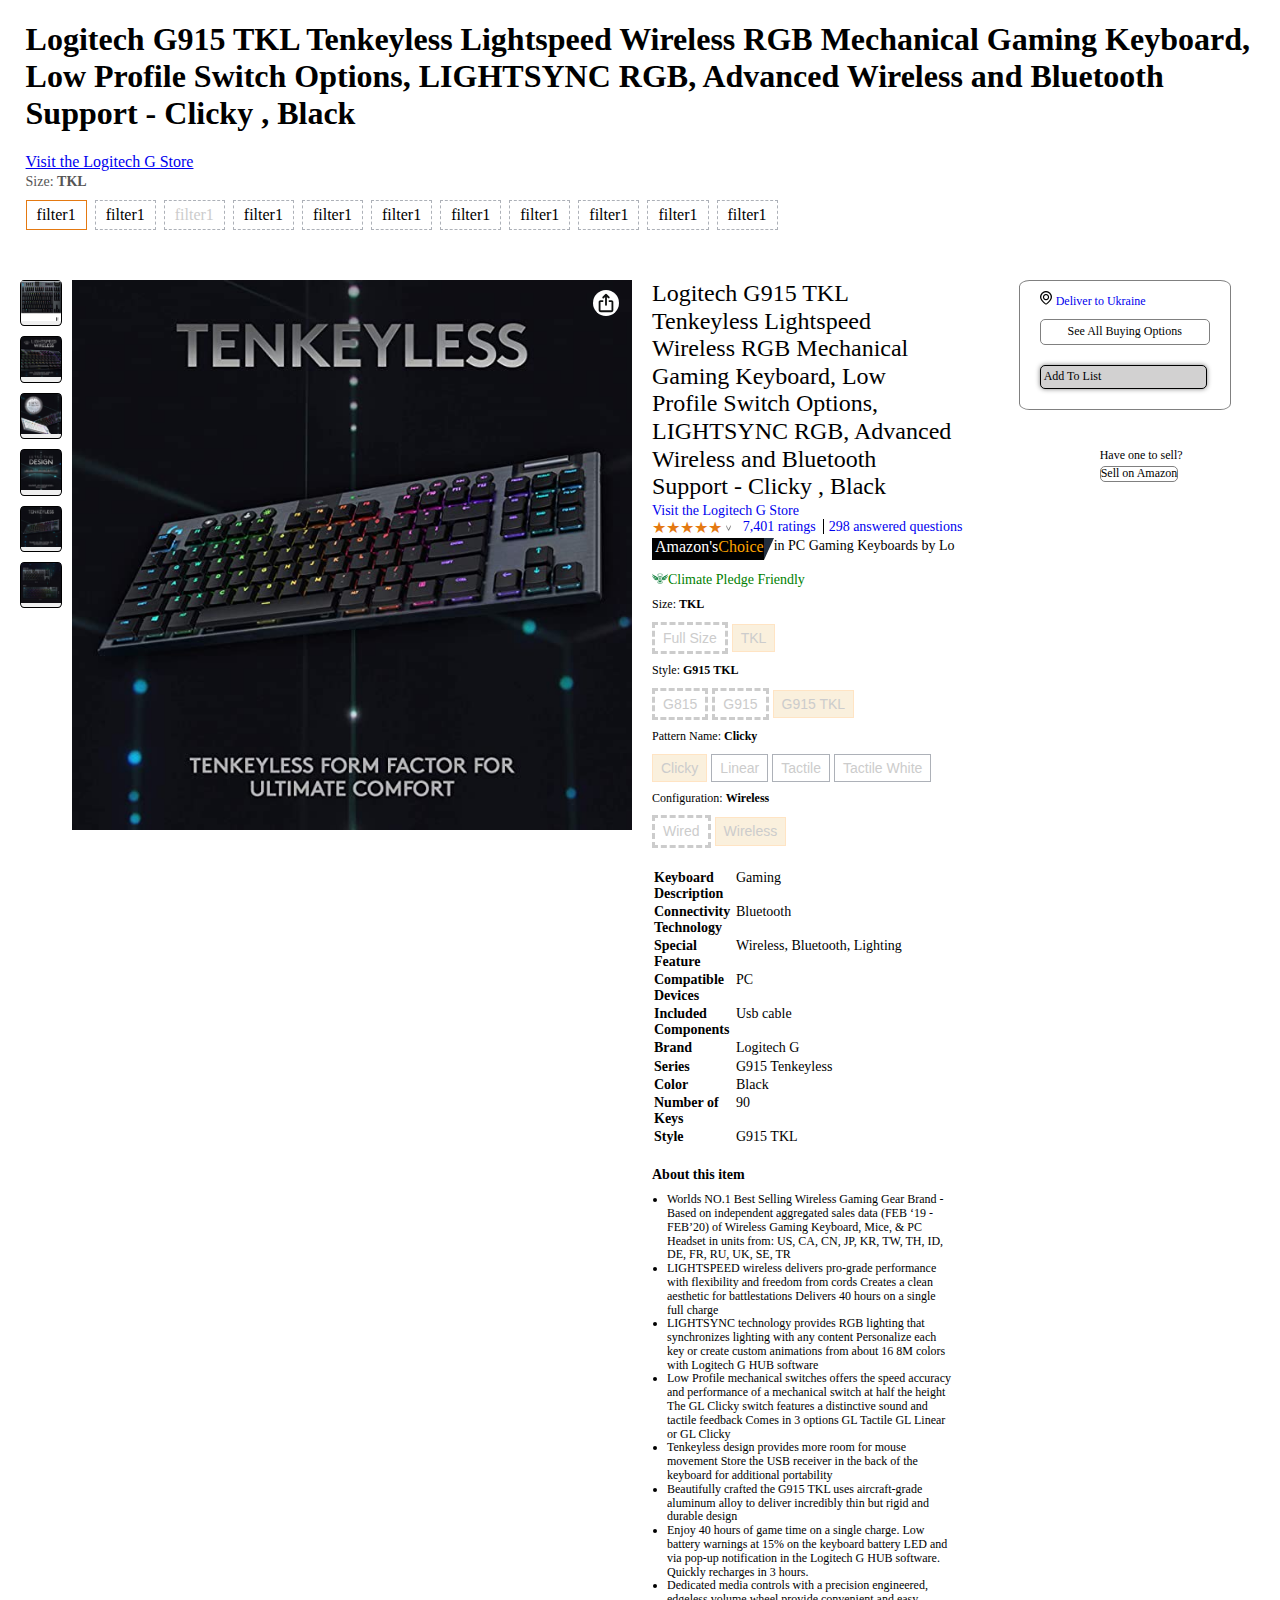
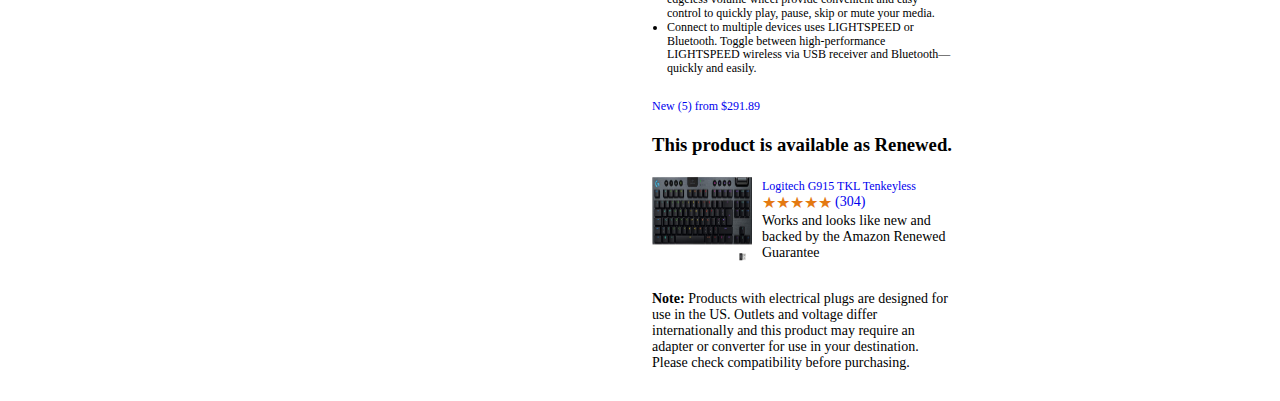
==== html/index.html @ f9e52630 "1" ====
<!DOCTYPE html>
<html lang="en">

<head>
  <meta charset="UTF-8">
  <meta http-equiv="X-UA-Compatible" content="IE=edge">
  <meta name="viewport" content="width=device-width, initial-scale=1.0">
  <link rel="stylesheet" href="../css/style.css">
  <link rel="stylesheet" href="../css/normalize.css">
  <title>Document</title>
</head>

<body>
  <section id="leo" class="container">
    <div class="container-left">
      <div class="container-left-small">
        <picture>
          <img src="https://m.media-amazon.com/images/I/71FA-nqiXxL._AC_SX425_.jpg" alt="">
        </picture>
      </div>
      <div class="container-left-main">
        <picture>
          <img src="https://m.media-amazon.com/images/I/41cFYGx8moL._AC_US200_.jpg" alt="" srcset="">
        </picture>
        <picture>
          <img src="https://m.media-amazon.com/images/I/51Pw+-HPW3L._AC_US200_.jpg" alt="" srcset="">
        </picture>
        <picture>
          <img src="https://m.media-amazon.com/images/I/51ebPx7vveL._AC_US200_.jpg" alt="" srcset="">
        </picture>
        <picture>
          <img src="https://m.media-amazon.com/images/I/414qtGnwhJL._AC_US200_.jpg" alt="" srcset="">
        </picture>
      </div>
    </div>
    <div class="container-right">
      <h1> Logitech G915 TKL Tenkeyless Lightspeed Wireless RGB Mechanical Gaming Keyboard, Low Profile Switch Options,
        LIGHTSYNC RGB, Advanced Wireless and Bluetooth Support - Clicky , Black </h1>
      <a href="#">Visit the Logitech G Store</a>

      <div class="filter">
        <p class="filter-title">Size: <span>TKL</span></p>
        <div class="filter-buttons">
          <button class="active">filter1</button>
          <button>filter1</button>
          <button class="disable">filter1</button>
          <button>filter1</button>
          <button>filter1</button>
          <button>filter1</button>
          <button>filter1</button>
          <button>filter1</button>
          <button>filter1</button>
          <button>filter1</button>
          <button>filter1</button>
        </div>
      </div>
    </div>
  </section>
  <section id="Tengiz">
    <div class="amazon">
      <div class="block1">
        <div class="list">
          <ul>
            <li><button class="small_picture"><img class="li_button" src="./../img/61V2O4vbYhL._AC_SX679_.jpg"
                  alt="button"></button></li>
            <li><button class="small_picture"><img class="li_button" src="./../img/Lightspeed wireless.jpg"
                  alt="button"></button></li>
            <li><button class="small_picture"><img class="li_button" src="./../img/1best_selling.jpg"
                  alt="button"></button></li>
            <li><button class="small_picture"><img class="li_button" src="./../img/ultra_thin.jpg"
                  alt="button"></button>
            </li>
            <li><button class="small_picture"><img class="li_button" src="./../img/tenkeyless.jpg"
                  alt="button"></button>
            </li>
            <li><button class="small_picture"><img class="li_button" src="./../img/G915.jpg" alt="button"></button></li>

          </ul>
        </div>
        <div class="big_picture">

          <img class="picture" src="./../img/tenkeyless.jpg" alt="img">
          <a href="share"> <img class="share" src="./../img/share-std.svg">
          </a>
        </div>
      </div>
      <div>
        <div class="block2">
          <div class="text">
            <h2>Logitech G915 TKL Tenkeyless Lightspeed Wireless RGB Mechanical Gaming Keyboard, Low Profile Switch
              Options,
              LIGHTSYNC RGB, Advanced Wireless and Bluetooth Support - Clicky , Black</h2>
            <a class="link"
              href="https://www.amazon.com/stores/LogitechG/page/0F4BFDF6-CD4A-4A8C-83A2-3104165D740C?ref_=ast_bln">Visit
              the Logitech G Store </a>


          </div>
          <div class="block3">
            <div class="stars">
              <span>&#9733;</span><span>&#9733;</span><span>&#9733;</span><span>&#9733;</span><span>&#9733;</span>
            </div>
            <p class="rotate1">></p>
            <a
              href="https://www.amazon.com/dp/B085RFFC9Q?pd_rd_i=B085RFFC9Q&pf_rd_p=faa90cdd-671c-4d4c-a2bd-e438f0be59e9&pf_rd_r=W7JS00YNMF6SYKQFBZMK&pd_rd_wg=SmWY7&pd_rd_w=Ox7FV&pd_rd_r=f47be754-db31-4b6a-94f0-b3863d7fa34f&th=1#customerReviews">7,401
              ratings </a>
            <div class="vl"></div>
            <a class="answer"
              href="https://www.amazon.com/dp/B085RFFC9Q?pd_rd_i=B085RFFC9Q&pf_rd_p=faa90cdd-671c-4d4c-a2bd-e438f0be59e9&pf_rd_r=W7JS00YNMF6SYKQFBZMK&pd_rd_wg=SmWY7&pd_rd_w=Ox7FV&pd_rd_r=f47be754-db31-4b6a-94f0-b3863d7fa34f&th=1#customerReviews">298
              answered questions </a>

          </div>
          <div class="green">
            <div class="block5">
              <div class="block5">
                <span class="Amazons">Amazon's</span>
                <span class="Choice">Choice</span>
                <span class="triangle"></span>
              </div>
              <span class="PC">in PC Gaming Keyboards by Lo</span>
            </div>
            <div class="Climate">
              <a href="amazon.com"><img src="./../img/111pigi1ylL.png" alt="111"><span class="green_span">Climate Pledge
                  Friendly</span> </a>
            </div>
            <div class="filter">
              <p class="filter_p">Size: <span>TKL</span></p>
              <button class="disable">Full Size</button>
              <button class="active">TKL</button>
              <p class="filter_p">Style: <span>G915 TKL</span></p>
              <button class="disable">G815</button>
              <button class="disable">G915</button>
              <button class="active">G915 TKL</button>
              <p class="filter_p">Pattern Name: <span>Clicky</span></p>
              <button class="active">Clicky</button>
              <button class="button">Linear</button>
              <button class="button">Tactile</button>
              <button class="button">Tactile White</button>
              <p class="filter_p">Configuration: <span>Wireless</span></p>
              <button class="disable">Wired</button>
              <button class="active">Wireless</button>


            </div>
            <div class="Description">
              <table class="table_description">
                <tr>
                  <th> Keyboard Description</th>
                  <td> Gaming</th>
                  </td>
                </tr>
                <tr>
                  <th> Connectivity Technology</th>
                  <td> Bluetooth</th>
                  </td>
                </tr>
                <tr>
                  <th> Special Feature</th>
                  <td> Wireless, Bluetooth, Lighting</th>
                  </td>
                </tr>

                <tr>
                  <th> Compatible Devices</th>
                  <td> PC</th>
                  </td>
                </tr>
                <tr>
                  <th> Included Components</th>
                  <td> Usb cable</th>
                  </td>
                </tr>
                <tr>
                  <th> Brand</th>
                  <td> Logitech G</th>
                  </td>
                </tr>
                <tr>
                  <th> Series</th>
                  <td> G915 Tenkeyless
                    </th>
                  </td>
                </tr>
                <tr>
                  <th> Color</th>
                  <td> Black
                    </th>
                  </td>
                </tr>
                <tr>
                  <th> Number of Keys </th>
                  <td> 90
                    </th>
                  </td>
                </tr>
                <tr>
                  <th> Style </th>
                  <td> G915 TKL
                    </th>
                  </td>
                </tr>


              </table>
              <div class="About_Item">
                <h3>About this item</h3>
                <ul>
                  <li>Worlds NO.1 Best Selling Wireless Gaming Gear Brand - Based on independent aggregated sales data
                    (FEB
                    ‘19 - FEB’20) of Wireless Gaming Keyboard, Mice, & PC Headset in units from: US, CA, CN, JP, KR, TW,
                    TH,
                    ID, DE, FR, RU, UK, SE, TR</li>
                  <li>LIGHTSPEED wireless delivers pro-grade performance with flexibility and freedom from cords Creates
                    a
                    clean aesthetic for battlestations Delivers 40 hours on a single full charge</li>
                  <li>LIGHTSYNC technology provides RGB lighting that synchronizes lighting with any content Personalize
                    each key or create custom animations from about 16 8M colors with Logitech G HUB software</li>
                  <li>Low Profile mechanical switches offers the speed accuracy and performance of a mechanical switch
                    at
                    half the height The GL Clicky switch features a distinctive sound and tactile feedback Comes in 3
                    options GL Tactile GL Linear or GL Clicky</li>
                  <li>Tenkeyless design provides more room for mouse movement Store the USB receiver in the back of the
                    keyboard for additional portability</li>
                  <li>Beautifully crafted the G915 TKL uses aircraft-grade aluminum alloy to deliver incredibly thin but
                    rigid and durable design</li>
                  <li>Enjoy 40 hours of game time on a single charge. Low battery warnings at 15% on the keyboard
                    battery
                    LED and via pop-up notification in the Logitech G HUB software. Quickly recharges in 3 hours.</li>
                  <li>Dedicated media controls with a precision engineered, edgeless volume wheel provide convenient and
                    easy control to quickly play, pause, skip or mute your media.</li>
                  <li>Connect to multiple devices uses LIGHTSPEED or Bluetooth. Toggle between high-performance
                    LIGHTSPEED
                    wireless via USB receiver and Bluetooth— quickly and easily.</li>

                </ul>

              </div>

            </div>
            <div class="New">
              <a class="link1"
                href="https://www.amazon.com/dp/B085RMD5TP/ref=olp-opf-redir?aod=1&ie=UTF8&condition=NEW">
                New
                (5) from $291.89</a>
            </div>

            <div class="Renewed">
              <h3 class="Renewed_h3">This product is available as Renewed.</h3>
              <div class="Renewed_foto">
                <img src="./../img/61V2O4vbYhL._AC_SX679_.jpg" alt="11">
                <div>
                  <a class="link1" href="https://www.amazon.com/dp/B08VHMS4QY/ref=dp_cr_wdg_tit_rfb">
                    Logitech G915 TKL Tenkeyless</a>
                  <div class="block4">
                    <div class="stars1">
                      <span>&#9733;</span><span>&#9733;</span><span>&#9733;</span><span>&#9733;</span><span>&#9733;</span>
                    </div>
                    <a href="amazon.com">(304)</a>
                  </div>
                  <p>Works and looks like new and backed by the Amazon Renewed Guarantee</p>
                </div>

              </div>
              <p class="Note"> <b>Note:</b> Products with electrical plugs are designed for use in the US. Outlets and
                voltage differ internationally and this product may require an adapter or converter for use in your
                destination. Please check compatibility before purchasing.</p>
            </div>
          </div>
        </div>
      </div>
        <div class="delivery">
          <div class="pin">
            <img src="./../img/pin.png" alt="pin">
            <a class="link"
              href="https://www.amazon.com/stores/LogitechG/page/0F4BFDF6-CD4A-4A8C-83A2-3104165D740C?ref_=ast_bln">Deliver
              to Ukraine</a>
            <button class="Delivery_Button">See All Buying Options</button>
            <button class="Add_Button">Add To List</button>
          </div>
          <div class="Sell">
            <p>Have one to sell?</p>
            <button>Sell on Amazon</button>

          </div>
        </div>

      



    </div>

  </section>
</body>

</html>
---- css/style.css ----
@charset "UTF-8";
#leo.container {
  display: flex;
  flex-wrap: nowrap;
  gap: 20px;
  max-width: 1440px;
  width: 100%;
  margin: 0 auto;
}
#leo.container .filter {
  display: flex;
  flex-direction: column;
  gap: 8px;
}
#leo.container .filter-title {
  font-size: 14px;
  line-height: 20px;
  color: #555;
  font-weight: 400;
}
#leo.container .filter-title span {
  font-weight: 700;
}
#leo.container .filter-buttons {
  display: flex;
  flex-wrap: wrap;
  gap: 8px;
}
#leo.container .filter-buttons button {
  background-color: transparent;
  outline: none;
  padding: 5px 10px;
  color: black;
  border: 1px dashed #adb1b8;
}
#leo.container .filter-buttons button.disable {
  color: #CCC;
}
#leo.container .filter-buttons button.active {
  border: 1px solid #E47911;
}

#Tengiz .amazon {
  margin-top: 50px;
  display: flex;
}
#Tengiz .amazon .block1 {
  display: flex;
  position: -webkit-sticky;
  position: sticky;
  height: 580px;
  top: 4px;
}
#Tengiz .amazon .block1 .list {
  display: flex;
  margin-left: 20px;
  position: -webkit-sticky;
  position: sticky;
}
#Tengiz .amazon .block1 .list li {
  list-style-type: none;
}
#Tengiz .amazon .block1 .list .small_picture {
  margin-bottom: 10px;
  border: 1px solid black;
  border-radius: 10%;
}
#Tengiz .amazon .block1 .list .li_button {
  width: 40px;
  height: 40px;
}
#Tengiz .amazon .block1 .big_picture {
  margin-left: 10px;
  position: relative;
  position: -webkit-sticky;
  position: sticky;
}
#Tengiz .amazon .block1 .big_picture .picture {
  width: 560px;
  height: 550px;
}
#Tengiz .amazon .block1 .big_picture .share {
  position: absolute;
  background-color: white;
  margin-top: 10px;
  width: 26px;
  height: 26px;
  padding: 2px;
  border-radius: 50%;
  left: 93%;
}
#Tengiz .amazon .link {
  font-size: 14px;
  text-decoration: none;
}
#Tengiz .amazon .link:hover {
  text-decoration: underline;
}
#Tengiz .amazon .block2 {
  margin-left: 20px;
}
#Tengiz .amazon .block2 .text {
  width: 300px;
}
#Tengiz .amazon .block2 .text h2 {
  font-weight: 300;
}
#Tengiz .amazon .block2 .block3 {
  display: flex;
}
#Tengiz .amazon .block2 .block3 .stars {
  content: "★";
  color: #E47911;
}
#Tengiz .amazon .block2 .block3 .rotate1 {
  content: ">";
  display: inline-block;
  transform: rotate(90deg);
  font-size: 10px;
  margin-right: 10px;
}
#Tengiz .amazon .block2 .block3 a {
  margin-left: 5px;
  text-decoration: none;
  font-size: 14px;
  cursor: pointer;
  vertical-align: bottom;
  width: 80px;
}
#Tengiz .amazon .block2 .block3 a:hover {
  text-decoration: underline;
}
#Tengiz .amazon .block2 .block3 .answer {
  margin-left: 5px;
  text-decoration: none;
  font-size: 14px;
  cursor: pointer;
  vertical-align: bottom;
  width: 140px;
}
#Tengiz .amazon .block2 .block3 .answer:hover {
  text-decoration: underline;
}
#Tengiz .amazon .block2 .block3 .vl {
  height: 15px;
  border-left: 1.5px solid black;
  margin-left: 0px;
  margin-right: 0px;
}
#Tengiz .amazon .block2 .green .block5 {
  display: flex;
}
#Tengiz .amazon .block2 .green img {
  width: 16px;
}
#Tengiz .amazon .block2 .green p {
  font-size: 12px;
}
#Tengiz .amazon .block2 .green .PC {
  font-size: 14px;
}
#Tengiz .amazon .block2 .green .Amazons {
  color: white;
  background-color: black;
  padding-left: 3px;
}
#Tengiz .amazon .block2 .green .Choice {
  color: orange;
  background-color: black;
  padding-right: 0px;
}
#Tengiz .amazon .block2 .green .triangle {
  width: 0;
  height: 0;
  border-right: 10px solid transparent;
  border-top: 22px solid;
  color: #232F3E;
}
#Tengiz .amazon .block2 .green a {
  text-decoration: none;
  cursor: pointer;
}
#Tengiz .amazon .block2 .green .green_span {
  font-size: 14px;
  color: green;
  vertical-align: middle;
}
#Tengiz .amazon .block2 .Climate {
  margin-top: 10px;
}
#Tengiz .amazon .block2 .filter {
  margin-top: 10px;
}
#Tengiz .amazon .block2 .filter .filter_p {
  margin-top: 10px;
}
#Tengiz .amazon .block2 .filter .filter_p span {
  font-weight: 700;
}
#Tengiz .amazon .block2 button {
  margin-top: 10px;
  background-color: transparent;
  outline: none;
  padding: 5px 8px;
  color: black;
  border: 1px solid #adb1b8;
  font-size: 14px;
  cursor: pointer;
  font-family: Arial, Helvetica, sans-serif;
  color: #CCC;
}
#Tengiz .amazon .block2 button:hover {
  color: #CCC;
  font-weight: 600;
}
#Tengiz .amazon .block2 button.disable {
  color: #CCC;
  border: dashed;
}
#Tengiz .amazon .block2 button.disable:hover {
  color: #CCC;
  font-weight: 600;
}
#Tengiz .amazon .block2 button.active {
  border: 1px solid bisque;
  background-color: rgb(250, 240, 221);
}
#Tengiz .amazon .block2 button.active:hover {
  color: #CCC;
  font-weight: 600;
}
#Tengiz .amazon .block2 .Description {
  margin-top: 20px;
}
#Tengiz .amazon .block2 .Description .table_description {
  text-align: left;
  font-size: 14px;
}
#Tengiz .amazon .block2 .Description .table_description th {
  width: 80px;
}
#Tengiz .amazon .block2 .Description .table_description td {
  vertical-align: top;
}
#Tengiz .amazon .block2 .About_Item {
  margin-top: 20px;
  margin-bottom: 20px;
  width: 300px;
}
#Tengiz .amazon .block2 .About_Item h3 {
  margin-bottom: 10px;
  font-size: 14px;
}
#Tengiz .amazon .block2 .About_Item li {
  font-size: 12px;
  margin-left: 15px;
}
#Tengiz .amazon .block2 .link1 {
  font-size: 12px;
  text-decoration: none;
}
#Tengiz .amazon .block2 .link1:hover {
  text-decoration: underline;
}
#Tengiz .amazon .block2 .Renewed {
  margin-top: 20px;
  width: 300px;
}
#Tengiz .amazon .block2 .Renewed .Note {
  margin-top: 30px;
  font-size: 14px;
  margin-bottom: 30px;
}
#Tengiz .amazon .block2 .Renewed .Renewed_foto {
  margin-top: 20px;
  display: flex;
  width: 300px;
  gap: 10px;
}
#Tengiz .amazon .block2 .Renewed .Renewed_foto .block4 {
  display: flex;
}
#Tengiz .amazon .block2 .Renewed .Renewed_foto .block4 a {
  margin-left: 3px;
  font-size: 14px;
  text-decoration: none;
  cursor: pointer;
}
#Tengiz .amazon .block2 .Renewed .Renewed_foto .block4 a:hover {
  text-decoration: underline;
}
#Tengiz .amazon .block2 .Renewed .Renewed_foto .stars1 {
  content: "★";
  color: #E47911;
}
#Tengiz .amazon .block2 .Renewed .Renewed_foto img {
  width: 100px;
}
#Tengiz .amazon .block2 .Renewed .Renewed_foto .Renewed_h3 {
  font-size: 16px;
}
#Tengiz .amazon .block2 .Renewed .Renewed_foto p {
  font-size: 14px;
}
#Tengiz .delivery {
  margin-left: 50px;
  margin-right: 80px;
  width: 230px;
  height: 130px;
  border: 1px solid grey;
  border-radius: 5%;
}
#Tengiz .delivery .pin {
  margin-left: 20px;
  margin-top: 10px;
  padding-right: 20px;
}
#Tengiz .delivery .pin a {
  font-size: 12px;
  text-decoration: none;
}
#Tengiz .delivery .pin .Delivery_Button {
  margin-top: 10px;
  width: 170px;
  border-radius: 5px;
  background-color: white;
  border: 1px solid grey;
  box-shadow: 10px grey;
  padding: 5px 0px 5px 0px;
  font-size: 12px;
  cursor: pointer;
}
#Tengiz .delivery .pin .Delivery_Button:hover {
  background-color: #CCC;
}
#Tengiz .delivery .pin .Add_Button {
  margin-top: 20px;
  margin-bottom: 20px;
  width: 167px;
  height: 24px;
  border-radius: 5px;
  background-color: rgb(210, 209, 209);
  border: 1px solid;
  box-shadow: 0 0 5px grey;
  padding-left: 3px;
  text-align: left;
  font-size: 12px;
  cursor: pointer;
}
#Tengiz .delivery .Sell {
  align-content: center;
  margin-top: 40px;
  margin-left: 80px;
}
#Tengiz .delivery .Sell p {
  font-size: 12px;
}
#Tengiz .delivery .Sell button {
  margin-top: 0px;
  color: black;
  border-radius: 5px;
  background-color: white;
  font-size: 12px;
  border: 1px solid grey;
  cursor: pointer;
}
#Tengiz .delivery .Sell button:hover {
  background-color: #CCC;
}/*# sourceMappingURL=style.css.map */
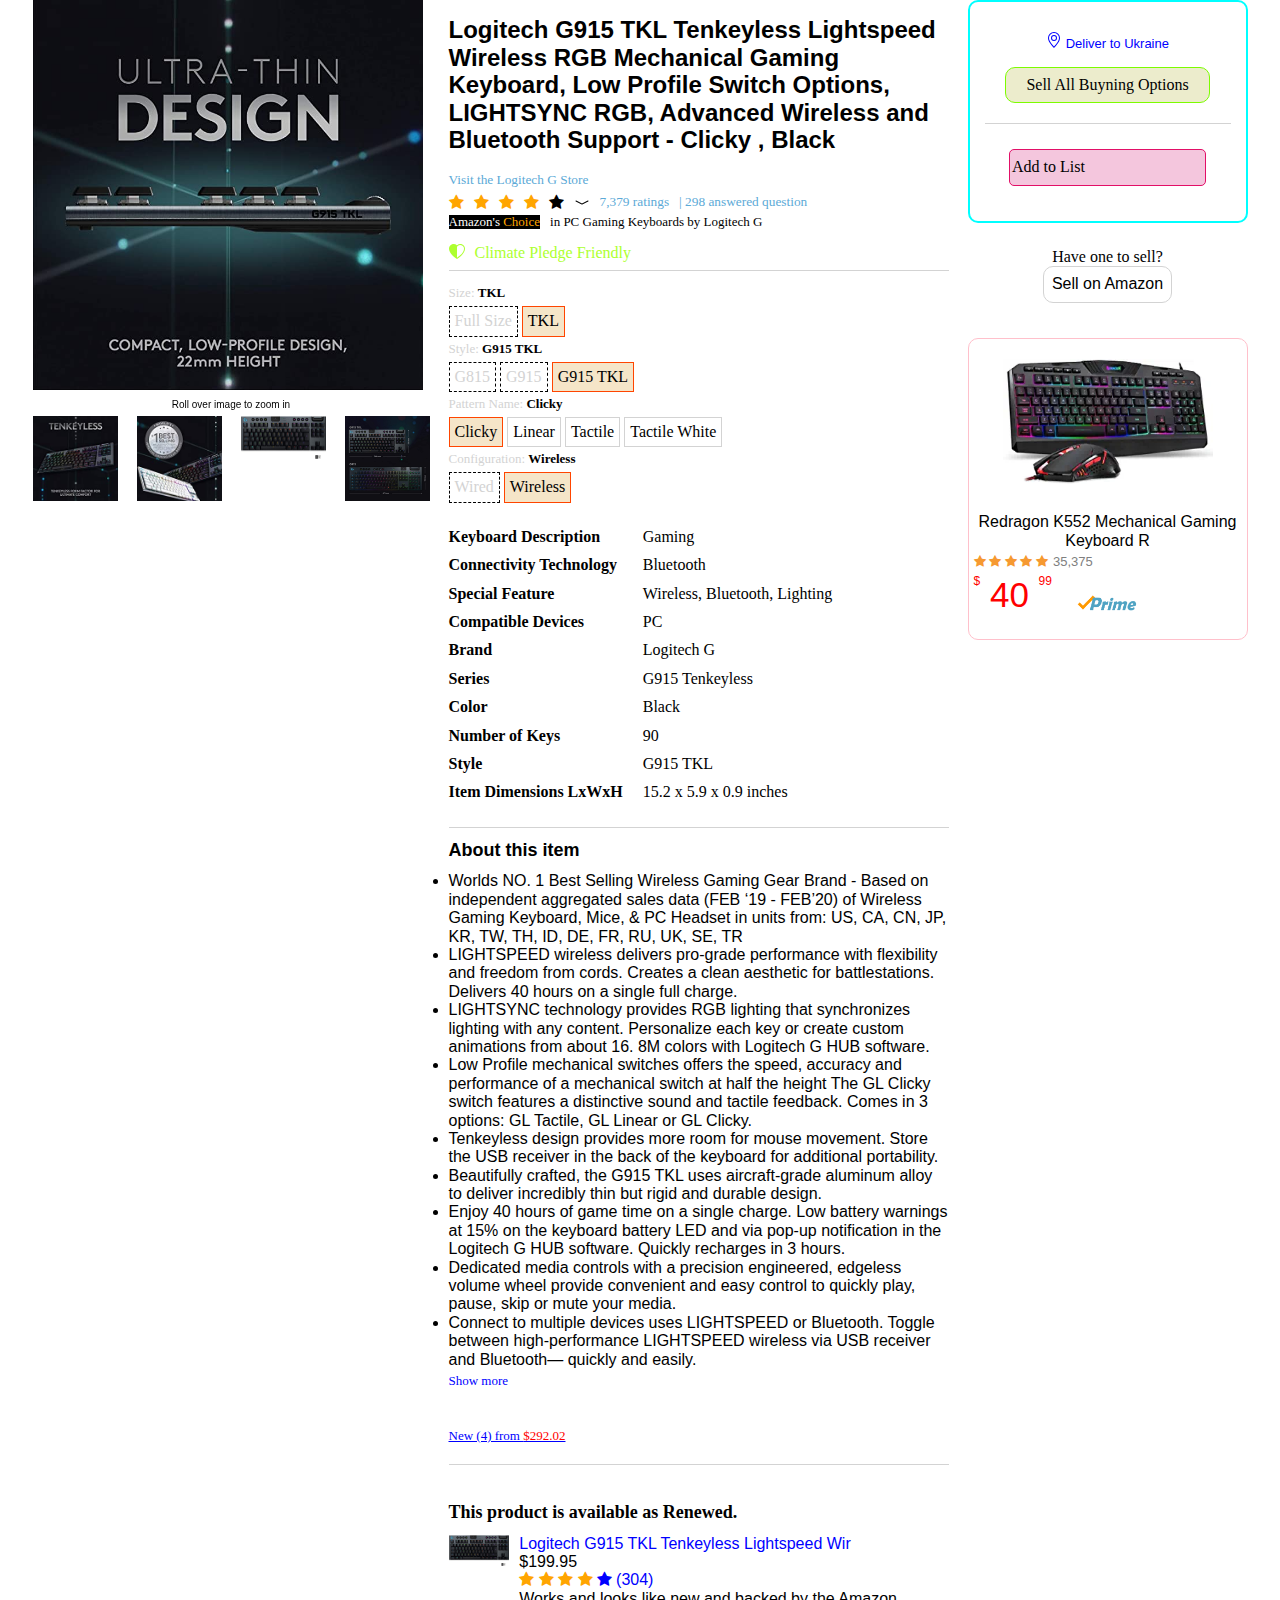
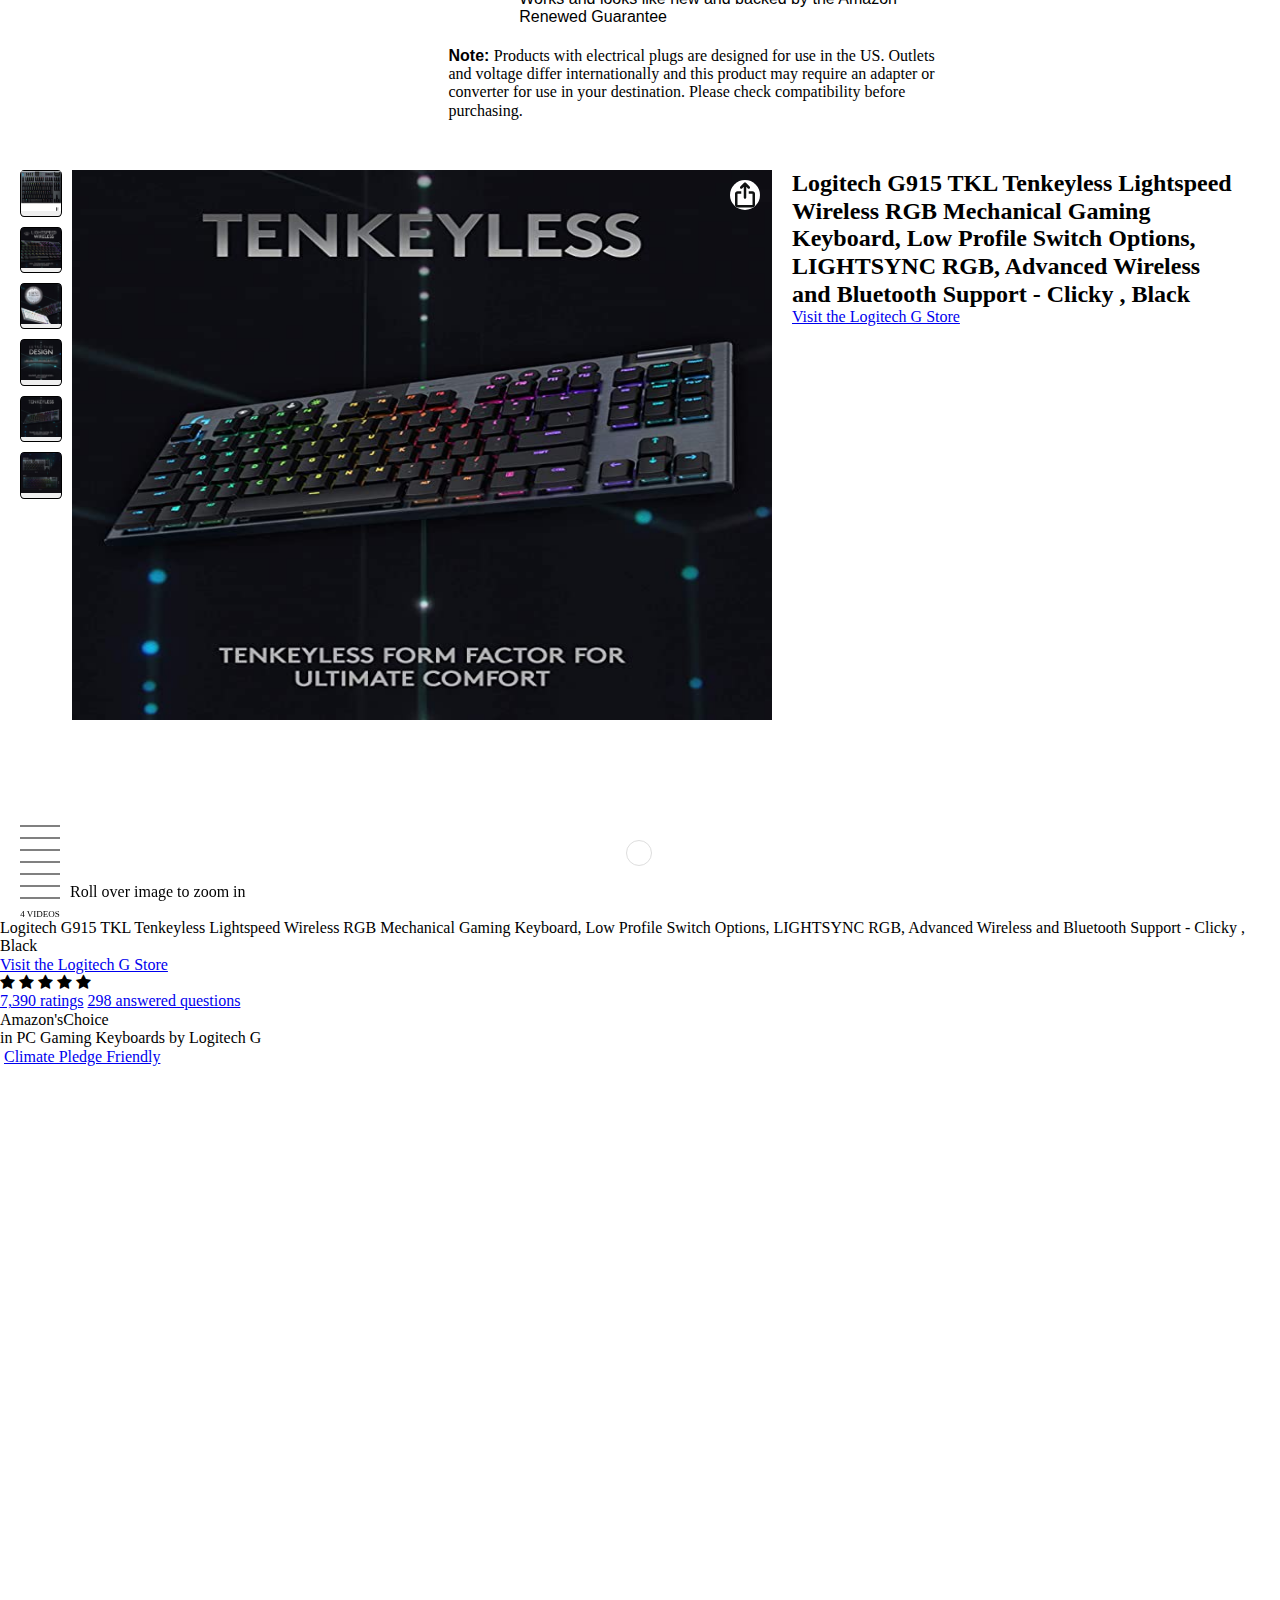
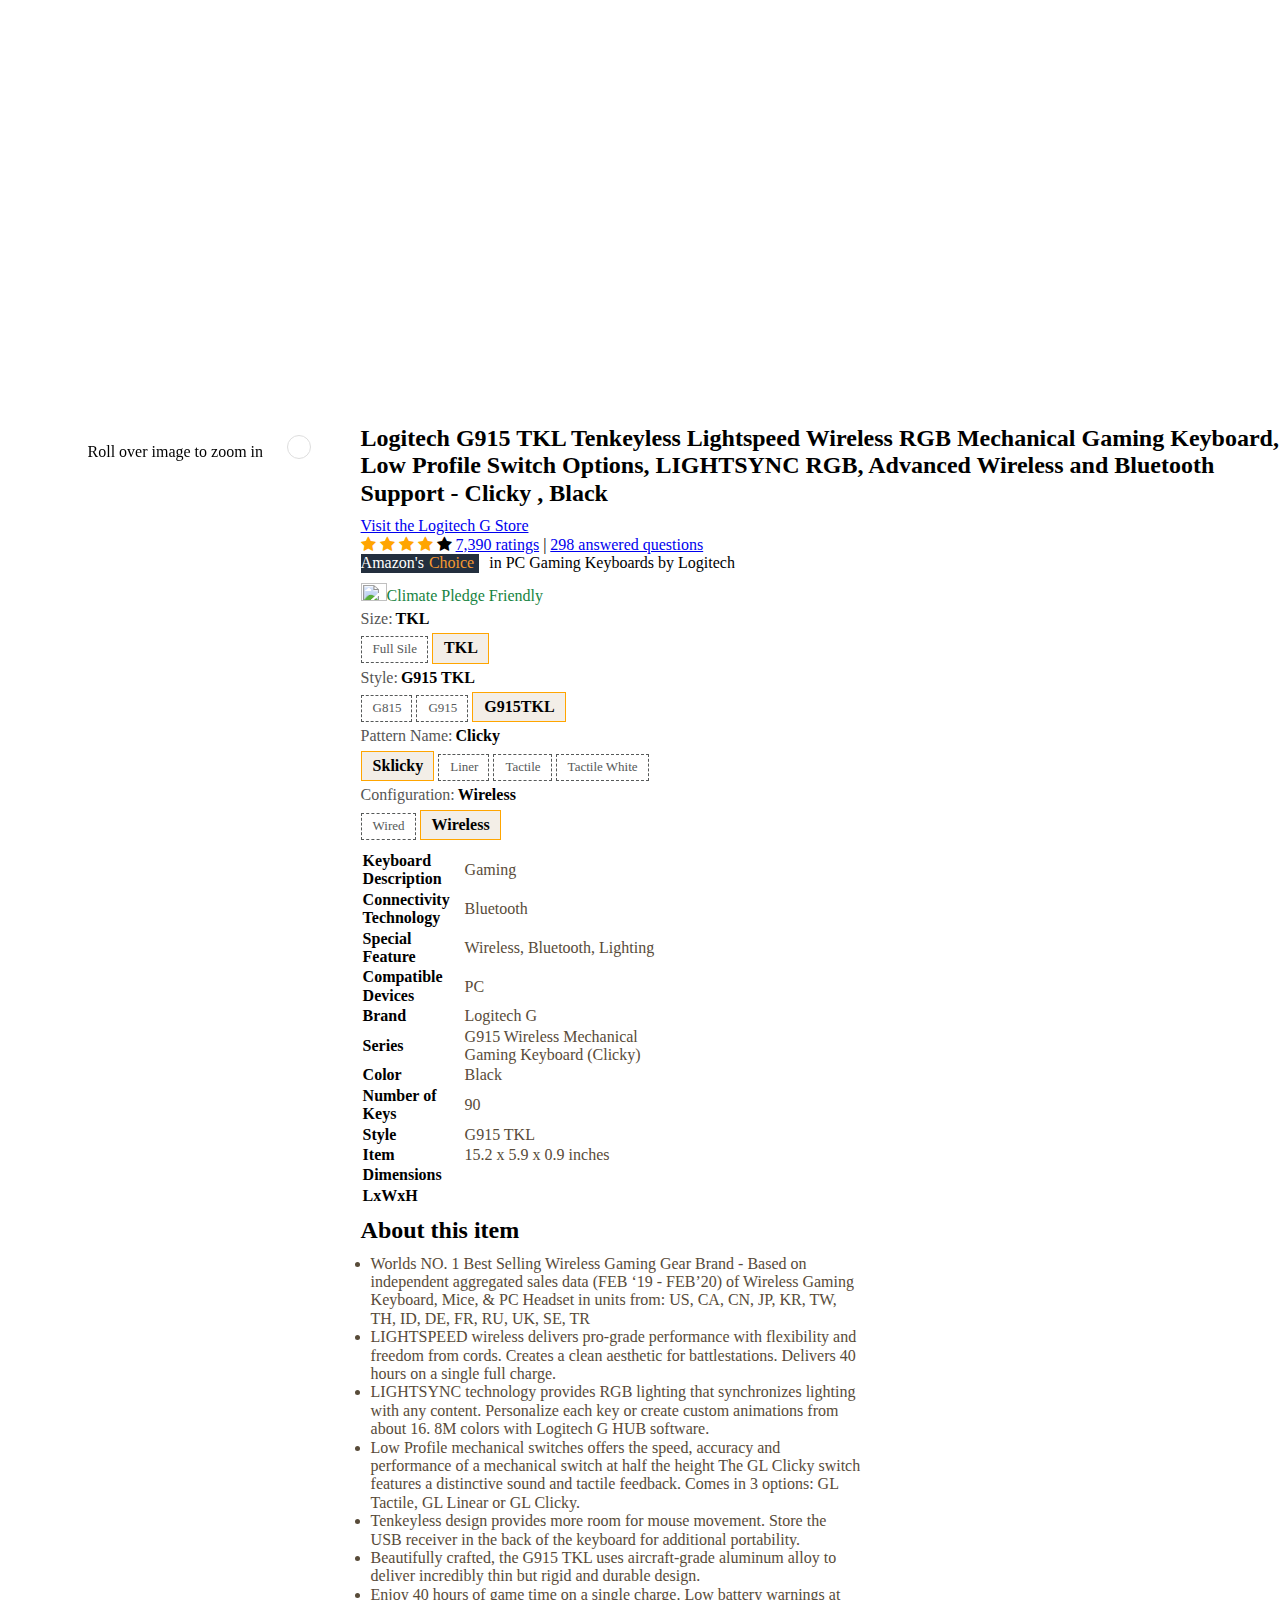
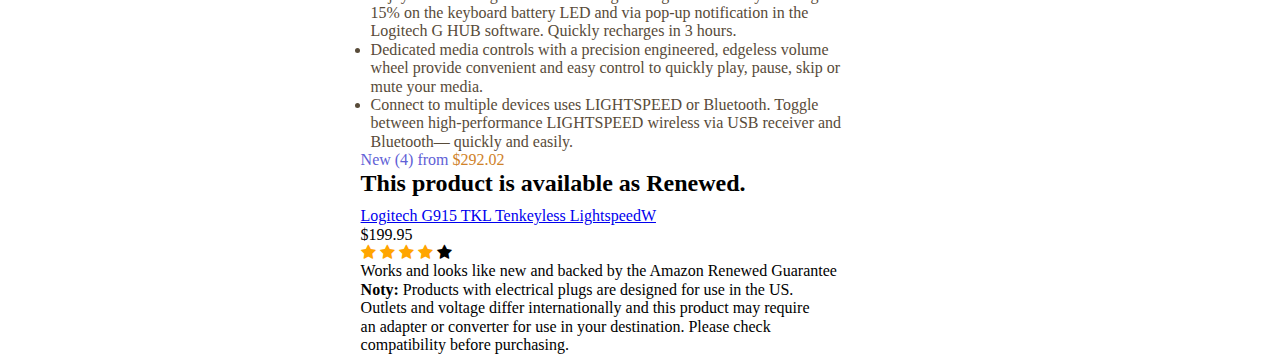
==== commit ddfba4e5: "Zlo_Off" ====
--- a/html/index.html
+++ b/html/index.html
@@ -7,290 +7,577 @@
   <meta name="viewport" content="width=device-width, initial-scale=1.0">
   <link rel="stylesheet" href="../css/style.css">
   <link rel="stylesheet" href="../css/normalize.css">
+  <link rel="stylesheet" href="">
+  <link rel="stylesheet" href="https://cdnjs.cloudflare.com/ajax/libs/font-awesome/4.7.0/css/font-awesome.min.css">
+
+
+
+
+
   <title>Document</title>
 </head>
 
 <body>
-  <section id="leo" class="container">
-    <div class="container-left">
-      <div class="container-left-small">
-        <picture>
-          <img src="https://m.media-amazon.com/images/I/71FA-nqiXxL._AC_SX425_.jpg" alt="">
-        </picture>
-      </div>
-      <div class="container-left-main">
-        <picture>
-          <img src="https://m.media-amazon.com/images/I/41cFYGx8moL._AC_US200_.jpg" alt="" srcset="">
-        </picture>
-        <picture>
-          <img src="https://m.media-amazon.com/images/I/51Pw+-HPW3L._AC_US200_.jpg" alt="" srcset="">
-        </picture>
-        <picture>
-          <img src="https://m.media-amazon.com/images/I/51ebPx7vveL._AC_US200_.jpg" alt="" srcset="">
-        </picture>
-        <picture>
-          <img src="https://m.media-amazon.com/images/I/414qtGnwhJL._AC_US200_.jpg" alt="" srcset="">
-        </picture>
-      </div>
+
+
+  <section>
+
+    <div class="conteiner">
+
+      <div class="box">
+
+        <div class="box_1">
+          <picture>
+            <img src="../img/61FH0dKckSL._AC_SX679_.jpg" alt="clava">
+          </picture>
+        </div>
+        <p>Roll over image to zoom in</p>
+        <div class="box_2">
+          <picture>
+            <img src="../img/41dnLjBe6uL._AC_US200_.jpg" alt="clava">
+          </picture>
+          <picture>
+            <img src="../img/51ebPx7vveL._AC_US200_.jpg" alt="clava">
+          </picture>
+          <picture>
+            <img src="../img/61V2O4vbYhL._AC_SX679_.jpg" alt="clava">
+          </picture>
+          <picture>
+            <img src="../img/71QRU6+7cHL._AC_SX679_.jpg" alt="clava">
+          </picture>
+        </div>
+      </div>
+
+
+
+
+      <div class="block">
+
+        <div class="block_1">
+          <h1>Logitech G915 TKL Tenkeyless Lightspeed Wireless RGB Mechanical Gaming Keyboard, Low Profile Switch
+            Options, LIGHTSYNC RGB, Advanced Wireless and Bluetooth Support - Clicky , Black</h1>
+          <a href="https://www.zara.com/ua/">Visit the Logitech G Store</a>
+        </div>
+
+
+        <div class="block_2">
+
+
+          <div class="star">
+
+
+            <span class="fa fa-star checked"></span>
+            <span class="fa fa-star checked"></span>
+            <span class="fa fa-star checked"></span>
+            <span class="fa fa-star checked"></span>
+            <span class="fa fa-star"></span>
+            <svg xmlns="http://www.w3.org/2000/svg" width="16" height="16" fill="currentColor"
+              class="bi bi-chevron-compact-down" viewBox="0 0 16 16">
+              <path fill-rule="evenodd"
+                d="M1.553 6.776a.5.5 0 0 1 .67-.223L8 9.44l5.776-2.888a.5.5 0 1 1 .448.894l-6 3a.5.5 0 0 1-.448 0l-6-3a.5.5 0 0 1-.223-.67z" />
+            </svg>
+
+            <a href="https://www.zara.com/ua/uk/zhinky-novynky-l1180.html?v1=2111785"> 7,379 ratings</a>
+            <a href="https://www.zara.com/ua/uk/zhinky-novynky-l1180.html?v1=2111785">| 298 answered question</a>
+
+          </div>
+
+
+        </div>
+
+        <div class="block_3">
+          <p>Amazon's <span> Choice</span> </p>
+          <p class="p">in PC Gaming Keyboards by Logitech G</p>
+        </div>
+
+
+        <div class="block_4">
+
+          <svg xmlns="http://www.w3.org/2000/svg" width="16" height="16" fill="currentColor" class="bi bi-heart-half"
+            viewBox="0 0 16 16">
+            <path
+              d="M8 2.748v11.047c3.452-2.368 5.365-4.542 6.286-6.357.955-1.886.838-3.362.314-4.385C13.486.878 10.4.28 8.717 2.01L8 2.748zM8 15C-7.333 4.868 3.279-3.04 7.824 1.143c.06.055.119.112.176.171a3.12 3.12 0 0 1 .176-.17C12.72-3.042 23.333 4.867 8 15z" />
+          </svg>
+          <a href="">Climate Pledge Friendly</a>
+        </div>
+
+        <div class="block_5">
+
+          <p>Size: <span>TKL</span> </p>
+          <div>
+            <button>Full Size</button>
+            <button class="button_5">TKL</button>
+          </div>
+
+          <p>Style: <span>G915 TKL</span> </p>
+          <div>
+            <button>G815</button>
+            <button>G915</button>
+            <button class="button_5">G915 TKL</button>
+          </div>
+
+          <p>Pattern Name: <span>Clicky</span> </p>
+          <div>
+            <button class="button_5">Clicky</button>
+            <button class="border">Linear</button>
+            <button class="border">Tactile</button>
+            <button class="border">Tactile White</button>
+          </div>
+
+          <p>Configuration: <span>Wireless</span> </p>
+          <div>
+            <button>Wired</button>
+            <button class="button_5">Wireless</button>
+          </div>
+
+          <div class="block_6">
+            <div class="block_p6">
+              <p class="p_6">Keyboard Description</p>
+              <p class="p_6">Connectivity Technology</p>
+              <p class="p_6">Special Feature</p>
+              <p class="p_6">Compatible Devices</p>
+              <p class="p_6">Brand</p>
+              <p class="p_6">Series</p>
+              <p class="p_6">Color</p>
+              <p class="p_6">Number of Keys</p>
+              <p class="p_6">Style</p>
+              <p class="p_6">Item Dimensions LxWxH</p>
+
+            </div>
+            <div class="block_p6">
+              <p class="p_6_2">Gaming</p>
+              <p class="p_6_2">Bluetooth</p>
+              <p class="p_6_2">Wireless, Bluetooth, Lighting</p>
+              <p class="p_6_2">PC</p>
+              <p class="p_6_2">Logitech G</p>
+              <p class="p_6_2">G915 Tenkeyless</p>
+              <p class="p_6_2"> Black</p>
+              <p class="p_6_2">90</p>
+              <p class="p_6_2"> G915 TKL</p>
+              <p class="p_6_2">15.2 x 5.9 x 0.9 inches</p>
+
+            </div>
+          </div>
+
+          <div class="block_7">
+            <h1>About this item</h1>
+            <ul>
+              <li>Worlds NO. 1 Best Selling Wireless Gaming Gear Brand - Based on independent aggregated sales data
+                (FEB ‘19 - FEB’20) of Wireless Gaming Keyboard, Mice, & PC Headset in units from: US, CA, CN, JP, KR,
+                TW, TH, ID, DE, FR, RU, UK, SE, TR</li>
+              <li>LIGHTSPEED wireless delivers pro-grade performance with flexibility and freedom from cords. Creates
+                a clean aesthetic for battlestations. Delivers 40 hours on a single full charge.</li>
+              <li>LIGHTSYNC technology provides RGB lighting that synchronizes lighting with any content. Personalize
+                each key or create custom animations from about 16. 8M colors with Logitech G HUB software.</li>
+              <li>Low Profile mechanical switches offers the speed, accuracy and performance of a mechanical switch at
+                half the height The GL Clicky switch features a distinctive sound and tactile feedback. Comes in 3
+                options: GL Tactile, GL Linear or GL Clicky.</li>
+              <li>Tenkeyless design provides more room for mouse movement. Store the USB receiver in the back of the
+                keyboard for additional portability.</li>
+              <li>Beautifully crafted, the G915 TKL uses aircraft-grade aluminum alloy to deliver incredibly thin but
+                rigid and durable design.</li>
+              <li>Enjoy 40 hours of game time on a single charge. Low battery warnings at 15% on the keyboard battery
+                LED and via pop-up notification in the Logitech G HUB software. Quickly recharges in 3 hours.</li>
+              <li>Dedicated media controls with a precision engineered, edgeless volume wheel provide convenient and
+                easy control to quickly play, pause, skip or mute your media.</li>
+              <li>Connect to multiple devices uses LIGHTSPEED or Bluetooth. Toggle between high-performance LIGHTSPEED
+                wireless via USB receiver and Bluetooth— quickly and easily.</li>
+            </ul>
+            <a href="" class="before">Show more</a>
+
+            <a href="">New (4) from <span>$292.02</span></a>
+          </div>
+
+
+          <div class="block_8">
+
+            <h1>This product is available as Renewed.</h1>
+            <div class="block_8_1">
+              <div>
+                <a href="https://www.amazon.com/dp/B08KTPST1R/ref=dp_cr_wdg_tit_rfb"><img
+                    src="../img/61V2O4vbYhL._AC_SX679_.jpg" alt="clava smoll"></a>
+              </div>
+
+              <div>
+                <a href="">
+                  Logitech G915 TKL Tenkeyless Lightspeed Wir
+                </a>
+                <p>$199.95</p>
+                <a href="https://www.amazon.com/product-reviews/B08KTPST1R/ref=dp_cr_wdg_rev_str?showViewpoints=1">
+                  <span class="fa fa-star checked"></span>
+                  <span class="fa fa-star checked"></span>
+                  <span class="fa fa-star checked"></span>
+                  <span class="fa fa-star checked"></span>
+                  <span class="fa fa-star"></span></a>
+                <a href="">(304)</a>
+                <p>Works and looks like new and backed by the Amazon Renewed Guarantee</p>
+              </div>
+            </div>
+
+            <div class="block_8_2">
+              <p><span>Note: </span>Products with electrical plugs are designed for use in the US. Outlets and
+                voltage differ internationally and this product may require an adapter or converter for use in your
+                destination. Please check compatibility before purchasing.
+              </p>
+            </div>
+          </div>
+
+        </div>
+      </div>
+
+
+
+      <div class="part_3">
+        <div class="part_3_1">
+          <div>
+            <a href=""><svg xmlns="http://www.w3.org/2000/svg" width="16" height="16" fill="currentColor"
+                class="bi bi-geo-alt" viewBox="0 0 16 16">
+                <path
+                  d="M12.166 8.94c-.524 1.062-1.234 2.12-1.96 3.07A31.493 31.493 0 0 1 8 14.58a31.481 31.481 0 0 1-2.206-2.57c-.726-.95-1.436-2.008-1.96-3.07C3.304 7.867 3 6.862 3 6a5 5 0 0 1 10 0c0 .862-.305 1.867-.834 2.94zM8 16s6-5.686 6-10A6 6 0 0 0 2 6c0 4.314 6 10 6 10z" />
+                <path d="M8 8a2 2 0 1 1 0-4 2 2 0 0 1 0 4zm0 1a3 3 0 1 0 0-6 3 3 0 0 0 0 6z" />
+              </svg> Deliver to Ukraine</a>
+          </div>
+          <div>
+            <div class="part_button">
+
+              <form action="https://html5css.ru/howto/howto_css_star_rating.php" method="get"><button>Sell All Buyning
+                  Options</button></form>
+            </div>
+
+            <div class="part_button2">
+
+
+              <form action="https://html5css.ru/html/default.php" method="get"><button>Add to List</button></form>
+            </div>
+
+
+          </div>
+        </div>
+        <div class="part_3_2">
+          <p>Have one to sell?</p>
+          <form
+            action="https://sellercentral.amazon.com/ap/signin?clientContext=134-1938436-6321767&openid.return_to=https%3A%2F%2Fsellercentral.amazon.com%2Fabis%2Flisting%2Fsyh%2Fref%3Dudp_sdp_sell%3F_encoding%3DUTF8%26mons_sel_best_mkid%3Damzn1.mp.o.ATVPDKIKX0DER%26ld%3DAMZUDP%26coliid%3D%26asin%3DB085RFFC9Q%26colid%3D%26qid%3D%26sr%3D&openid.identity=http%3A%2F%2Fspecs.openid.net%2Fauth%2F2.0%2Fidentifier_select&openid.assoc_handle=sc_na_amazon_v2&openid.mode=checkid_setup&openid.claimed_id=http%3A%2F%2Fspecs.openid.net%2Fauth%2F2.0%2Fidentifier_select&openid.ns=http%3A%2F%2Fspecs.openid.net%2Fauth%2F2.0&mons_redirect=sign_in&ssoResponse=eyJ6aXAiOiJERUYiLCJlbmMiOiJBMjU2R0NNIiwiYWxnIjoiQTI1NktXIn0.b0TfiBe0rRQKl0cN0aXfGjHTbUCdtzKgPpRCOjzuplKGNXt0cPZohg.ApO8EKzSinJsf2Oo.[base64].C8x5dE4hG175s4Bt-pYijA"
+            method="get"><button>Sell on Amazon</button></form>
+        </div>
+
+
+        <div class="part_3_3">
+
+          <a href="https://www.amazon.com/dp/B00NLZUM36/ref=syn_sd_onsite_desktop_374?ie=UTF8&psc=1&pd_rd_plhdr=t"><img
+              src="../img/71kr3WAj1FL.__AC_SX300_SY300_QL70_FMwebp_.webp" alt="clava"></a>
+
+          <a href="https://www.amazon.com/dp/B016MAK38U/ref=syn_sd_onsite_desktop_221?ie=UTF8&psc=1&pd_rd_plhdr=t">Redragon
+            K552 Mechanical Gaming Keyboard R</a>
+          <div>
+            <a href="https://www.amazon.com/product-reviews/B08KTPST1R/ref=dp_cr_wdg_rev_str?showViewpoints=1">
+              <span class="fa fa-star checked"></span>
+              <span class="fa fa-star checked"></span>
+              <span class="fa fa-star checked"></span>
+              <span class="fa fa-star checked"></span>
+              <span class="fa fa-star"></span></a>
+            <a href="" class="part_a">35,375</a>
+          </div>
+          <div class="price">
+            <a href="https://www.amazon.com/dp/B019O9BLVY/ref=syn_sd_onsite_desktop_2?ie=UTF8&psc=1&pd_rd_plhdr=t"><span>$</span>
+              40 <span>99</span> </a>
+            <div>
+              <a href="https://www.amazon.com/dp/B07MGZGCW3/ref=syn_sd_onsite_desktop_282?ie=UTF8&psc=1&pd_rd_plhdr=t"><img
+                  class="a_img"
+                  src="../img/kisspng-amazon-com-amazon-prime-amazon-video-retail-prime-amazon-prime-5b376c3c2a9899.6153089515303588441745.png"
+                  alt="logo amazon"></a>
+            </div>
+
+          </div>
+        </div>
+
+      </div>
+
+
+
     </div>
-    <div class="container-right">
-      <h1> Logitech G915 TKL Tenkeyless Lightspeed Wireless RGB Mechanical Gaming Keyboard, Low Profile Switch Options,
-        LIGHTSYNC RGB, Advanced Wireless and Bluetooth Support - Clicky , Black </h1>
-      <a href="#">Visit the Logitech G Store</a>
-
-      <div class="filter">
-        <p class="filter-title">Size: <span>TKL</span></p>
-        <div class="filter-buttons">
-          <button class="active">filter1</button>
-          <button>filter1</button>
-          <button class="disable">filter1</button>
-          <button>filter1</button>
-          <button>filter1</button>
-          <button>filter1</button>
-          <button>filter1</button>
-          <button>filter1</button>
-          <button>filter1</button>
-          <button>filter1</button>
-          <button>filter1</button>
-        </div>
-      </div>
-    </div>
+
   </section>
+
+
+
+
+
+
+
+
+
+
+
+
+
+
+
+
+
+
   <section id="Tengiz">
     <div class="amazon">
-      <div class="block1">
-        <div class="list">
-          <ul>
-            <li><button class="small_picture"><img class="li_button" src="./../img/61V2O4vbYhL._AC_SX679_.jpg"
-                  alt="button"></button></li>
-            <li><button class="small_picture"><img class="li_button" src="./../img/Lightspeed wireless.jpg"
-                  alt="button"></button></li>
-            <li><button class="small_picture"><img class="li_button" src="./../img/1best_selling.jpg"
-                  alt="button"></button></li>
-            <li><button class="small_picture"><img class="li_button" src="./../img/ultra_thin.jpg"
-                  alt="button"></button>
-            </li>
-            <li><button class="small_picture"><img class="li_button" src="./../img/tenkeyless.jpg"
-                  alt="button"></button>
-            </li>
-            <li><button class="small_picture"><img class="li_button" src="./../img/G915.jpg" alt="button"></button></li>
-
-          </ul>
-        </div>
-        <div class="big_picture">
-
-          <img class="picture" src="./../img/tenkeyless.jpg" alt="img">
-          <a href="share"> <img class="share" src="./../img/share-std.svg">
-          </a>
-        </div>
-      </div>
-      <div>
-        <div class="block2">
-          <div class="text">
-            <h2>Logitech G915 TKL Tenkeyless Lightspeed Wireless RGB Mechanical Gaming Keyboard, Low Profile Switch
-              Options,
-              LIGHTSYNC RGB, Advanced Wireless and Bluetooth Support - Clicky , Black</h2>
-            <a class="link"
-              href="https://www.amazon.com/stores/LogitechG/page/0F4BFDF6-CD4A-4A8C-83A2-3104165D740C?ref_=ast_bln">Visit
-              the Logitech G Store </a>
-
-
-          </div>
-          <div class="block3">
-            <div class="stars">
-              <span>&#9733;</span><span>&#9733;</span><span>&#9733;</span><span>&#9733;</span><span>&#9733;</span>
-            </div>
-            <p class="rotate1">></p>
-            <a
-              href="https://www.amazon.com/dp/B085RFFC9Q?pd_rd_i=B085RFFC9Q&pf_rd_p=faa90cdd-671c-4d4c-a2bd-e438f0be59e9&pf_rd_r=W7JS00YNMF6SYKQFBZMK&pd_rd_wg=SmWY7&pd_rd_w=Ox7FV&pd_rd_r=f47be754-db31-4b6a-94f0-b3863d7fa34f&th=1#customerReviews">7,401
-              ratings </a>
-            <div class="vl"></div>
-            <a class="answer"
-              href="https://www.amazon.com/dp/B085RFFC9Q?pd_rd_i=B085RFFC9Q&pf_rd_p=faa90cdd-671c-4d4c-a2bd-e438f0be59e9&pf_rd_r=W7JS00YNMF6SYKQFBZMK&pd_rd_wg=SmWY7&pd_rd_w=Ox7FV&pd_rd_r=f47be754-db31-4b6a-94f0-b3863d7fa34f&th=1#customerReviews">298
-              answered questions </a>
-
-          </div>
-          <div class="green">
-            <div class="block5">
-              <div class="block5">
-                <span class="Amazons">Amazon's</span>
-                <span class="Choice">Choice</span>
-                <span class="triangle"></span>
-              </div>
-              <span class="PC">in PC Gaming Keyboards by Lo</span>
-            </div>
-            <div class="Climate">
-              <a href="amazon.com"><img src="./../img/111pigi1ylL.png" alt="111"><span class="green_span">Climate Pledge
-                  Friendly</span> </a>
-            </div>
-            <div class="filter">
-              <p class="filter_p">Size: <span>TKL</span></p>
-              <button class="disable">Full Size</button>
-              <button class="active">TKL</button>
-              <p class="filter_p">Style: <span>G915 TKL</span></p>
-              <button class="disable">G815</button>
-              <button class="disable">G915</button>
-              <button class="active">G915 TKL</button>
-              <p class="filter_p">Pattern Name: <span>Clicky</span></p>
-              <button class="active">Clicky</button>
-              <button class="button">Linear</button>
-              <button class="button">Tactile</button>
-              <button class="button">Tactile White</button>
-              <p class="filter_p">Configuration: <span>Wireless</span></p>
-              <button class="disable">Wired</button>
-              <button class="active">Wireless</button>
-
-
-            </div>
-            <div class="Description">
-              <table class="table_description">
-                <tr>
-                  <th> Keyboard Description</th>
-                  <td> Gaming</th>
-                  </td>
-                </tr>
-                <tr>
-                  <th> Connectivity Technology</th>
-                  <td> Bluetooth</th>
-                  </td>
-                </tr>
-                <tr>
-                  <th> Special Feature</th>
-                  <td> Wireless, Bluetooth, Lighting</th>
-                  </td>
-                </tr>
-
-                <tr>
-                  <th> Compatible Devices</th>
-                  <td> PC</th>
-                  </td>
-                </tr>
-                <tr>
-                  <th> Included Components</th>
-                  <td> Usb cable</th>
-                  </td>
-                </tr>
-                <tr>
-                  <th> Brand</th>
-                  <td> Logitech G</th>
-                  </td>
-                </tr>
-                <tr>
-                  <th> Series</th>
-                  <td> G915 Tenkeyless
-                    </th>
-                  </td>
-                </tr>
-                <tr>
-                  <th> Color</th>
-                  <td> Black
-                    </th>
-                  </td>
-                </tr>
-                <tr>
-                  <th> Number of Keys </th>
-                  <td> 90
-                    </th>
-                  </td>
-                </tr>
-                <tr>
-                  <th> Style </th>
-                  <td> G915 TKL
-                    </th>
-                  </td>
-                </tr>
-
-
-              </table>
-              <div class="About_Item">
-                <h3>About this item</h3>
-                <ul>
-                  <li>Worlds NO.1 Best Selling Wireless Gaming Gear Brand - Based on independent aggregated sales data
-                    (FEB
-                    ‘19 - FEB’20) of Wireless Gaming Keyboard, Mice, & PC Headset in units from: US, CA, CN, JP, KR, TW,
-                    TH,
-                    ID, DE, FR, RU, UK, SE, TR</li>
-                  <li>LIGHTSPEED wireless delivers pro-grade performance with flexibility and freedom from cords Creates
-                    a
-                    clean aesthetic for battlestations Delivers 40 hours on a single full charge</li>
-                  <li>LIGHTSYNC technology provides RGB lighting that synchronizes lighting with any content Personalize
-                    each key or create custom animations from about 16 8M colors with Logitech G HUB software</li>
-                  <li>Low Profile mechanical switches offers the speed accuracy and performance of a mechanical switch
-                    at
-                    half the height The GL Clicky switch features a distinctive sound and tactile feedback Comes in 3
-                    options GL Tactile GL Linear or GL Clicky</li>
-                  <li>Tenkeyless design provides more room for mouse movement Store the USB receiver in the back of the
-                    keyboard for additional portability</li>
-                  <li>Beautifully crafted the G915 TKL uses aircraft-grade aluminum alloy to deliver incredibly thin but
-                    rigid and durable design</li>
-                  <li>Enjoy 40 hours of game time on a single charge. Low battery warnings at 15% on the keyboard
-                    battery
-                    LED and via pop-up notification in the Logitech G HUB software. Quickly recharges in 3 hours.</li>
-                  <li>Dedicated media controls with a precision engineered, edgeless volume wheel provide convenient and
-                    easy control to quickly play, pause, skip or mute your media.</li>
-                  <li>Connect to multiple devices uses LIGHTSPEED or Bluetooth. Toggle between high-performance
-                    LIGHTSPEED
-                    wireless via USB receiver and Bluetooth— quickly and easily.</li>
-
-                </ul>
-
-              </div>
-
-            </div>
-            <div class="New">
-              <a class="link1"
-                href="https://www.amazon.com/dp/B085RMD5TP/ref=olp-opf-redir?aod=1&ie=UTF8&condition=NEW">
-                New
-                (5) from $291.89</a>
-            </div>
-
-            <div class="Renewed">
-              <h3 class="Renewed_h3">This product is available as Renewed.</h3>
-              <div class="Renewed_foto">
-                <img src="./../img/61V2O4vbYhL._AC_SX679_.jpg" alt="11">
-                <div>
-                  <a class="link1" href="https://www.amazon.com/dp/B08VHMS4QY/ref=dp_cr_wdg_tit_rfb">
-                    Logitech G915 TKL Tenkeyless</a>
-                  <div class="block4">
-                    <div class="stars1">
-                      <span>&#9733;</span><span>&#9733;</span><span>&#9733;</span><span>&#9733;</span><span>&#9733;</span>
-                    </div>
-                    <a href="amazon.com">(304)</a>
-                  </div>
-                  <p>Works and looks like new and backed by the Amazon Renewed Guarantee</p>
-                </div>
-
-              </div>
-              <p class="Note"> <b>Note:</b> Products with electrical plugs are designed for use in the US. Outlets and
-                voltage differ internationally and this product may require an adapter or converter for use in your
-                destination. Please check compatibility before purchasing.</p>
-            </div>
-          </div>
-        </div>
-      </div>
-        <div class="delivery">
-          <div class="pin">
-            <img src="./../img/pin.png" alt="pin">
-            <a class="link"
-              href="https://www.amazon.com/stores/LogitechG/page/0F4BFDF6-CD4A-4A8C-83A2-3104165D740C?ref_=ast_bln">Deliver
-              to Ukraine</a>
-            <button class="Delivery_Button">See All Buying Options</button>
-            <button class="Add_Button">Add To List</button>
-          </div>
-          <div class="Sell">
-            <p>Have one to sell?</p>
-            <button>Sell on Amazon</button>
-
-          </div>
-        </div>
-
-      
-
-
-
+      <div class="list">
+        <ul>
+          <li><button class="button"><img class="li_button" src="./../img/61V2O4vbYhL._AC_SX679_.jpg"
+                alt="button"></button></li>
+          <li><button class="button"><img class="li_button" src="./../img/Lightspeed wireless.jpg"
+                alt="button"></button></li>
+          <li><button class="button"><img class="li_button" src="./../img/1best_selling.jpg" alt="button"></button></li>
+          <li><button class="button"><img class="li_button" src="./../img/ultra_thin.jpg" alt="button"></button></li>
+          <li><button class="button"><img class="li_button" src="./../img/tenkeyless.jpg" alt="button"></button></li>
+          <li><button class="button"><img class="li_button" src="./../img/G915.jpg" alt="button"></button></li>
+
+        </ul>
+      </div>
+      <div class="big_picture">
+
+        <img class="picture" src="./../img/tenkeyless.jpg" alt="img">
+        <a href="share"> <img class="share" src="./../img/share-std.svg">
+        </a>
+      </div>
+      <div class="text">
+        <h2>Logitech G915 TKL Tenkeyless Lightspeed Wireless RGB Mechanical Gaming Keyboard, Low Profile Switch Options,
+          LIGHTSYNC RGB, Advanced Wireless and Bluetooth Support - Clicky , Black</h2>
+        <a href="https://www.amazon.com/stores/LogitechG/page/0F4BFDF6-CD4A-4A8C-83A2-3104165D740C?ref_=ast_bln">Visit
+          the Logitech G Store </a>
+  </section>
+
+  <section class="amazon_2">
+    <div class="container">
+      <div class="left_block">
+        <div class="left_img">
+          <img src="https://m.media-amazon.com/images/I/41cFYGx8moL._AC_US40_.jpg" alt="" class="list_img">
+          <img src="https://m.media-amazon.com/images/I/51Pw+-HPW3L._AC_US40_.jpg" alt="" class="list_img">
+          <img src="https://m.media-amazon.com/images/I/51ebPx7vveL._AC_US40_.jpg" alt="" class="list_img">
+          <img src="https://m.media-amazon.com/images/I/414qtGnwhJL._AC_US40_.jpg" alt="" class="list_img">
+          <img src="https://m.media-amazon.com/images/I/41dnLjBe6uL._AC_US40_.jpg" alt="" class="list_img">
+          <img src="https://m.media-amazon.com/images/I/41DJe5HPM+L._AC_US40_.jpg" alt="" class="list_img">
+          <img src="https://m.media-amazon.com/images/I/41zMm36wUGL.SS40_BG85,85,85_BR-120_PKdp-play-icon-overlay__.jpg"
+            alt="" class="list_img">
+          <p>4 videos</p>
+        </div>
+        <div class="right_img_div">
+          <div class="img-widht">
+            <img src="https://m.media-amazon.com/images/I/61V2O4vbYhL._AC_SX679_.jpg" alt="" class="right_img">
+          </div>
+          <p class="right_p">Roll over image to zoom in</p>
+          <button class="svg"></button>
+        </div>
+
+      </div>
+      <div class="content-all">
+        <div class="content-block">
+          <div class="content-block-p-a">
+            <p class="">Logitech G915 TKL Tenkeyless Lightspeed Wireless RGB Mechanical Gaming Keyboard,
+              Low Profile Switch Options, LIGHTSYNC RGB, Advanced Wireless and Bluetooth Support - Clicky , Black</p>
+            <a class="content-block-a" href="#">Visit the Logitech G Store</a>
+          </div>
+          <div class="star">
+            <div>
+              <span class="fa fa-star checked"></span>
+              <span class="fa fa-star checked"></span>
+              <span class="fa fa-star checked"></span>
+              <span class="fa fa-star checked"></span>
+              <span class="fa fa-star checked after-star"></span>
+            </div>
+            <a class="content-block-a " href="#">7,390 ratings</a>
+            <span class="e--af"></span>
+            <a class="content-block-a " href="#">298 answered questions</a>
+          </div>
+          <div class="choice">
+            <p class="choice-p-1">Amazon's<span class="span-orange">Choice</span> <span class="span"></span> </p>
+            <p class="choice-p-2">in PC Gaming Keyboards by Logitech G</p>
+          </div>
+          <div class="content-block-img-a">
+            <img src="https://m.media-amazon.com/images/I/111pigi1ylL.png" alt="">
+            <a href="#" class="content-block-a">Climate Pledge Friendly</a>
+          </div>
+        </div>
+      </div>
     </div>
 
   </section>
+
+
+
+
+
+
+
+
+
+
+
+  <section class="Zlo_Off">
+    <div class="container">
+      <div class="left_block">
+        <div class="top">
+          <img src="https://m.media-amazon.com/images/I/71qhLg1DPVL._AC_SX679_.jpg" alt="">
+          <p>Roll over image to zoom in</p>
+          <button class="btn"></button>
+        </div>
+        <div class="Bottom_img">
+          <img src="https://m.media-amazon.com/images/I/51ebPx7vveL._AC_US200_.jpg" alt="" class="img">
+          <img src="https://m.media-amazon.com/images/I/41cFYGx8moL._AC_US200_.jpg" alt="" class="img">
+          <img src="https://m.media-amazon.com/images/I/414qtGnwhJL._AC_US200_.jpg" alt="" class="img">
+          <img src="https://m.media-amazon.com/images/I/41dnLjBe6uL._AC_US200_.jpg" alt="" class="img">
+          <img src="https://m.media-amazon.com/images/I/41DJe5HPM+L._AC_US200_.jpg" alt="" class="img">
+          <img src="https://m.media-amazon.com/images/I/41t6O8DrNaL._AC_US200_.jpg" alt="" class="img">
+          <img src="https://m.media-amazon.com/images/I/41zMm36wUGL.SS200_PKplay-button-mb-100px_.jpg" alt=""
+            class="img">
+        </div>
+      </div>
+      <div class="right_block">
+        <h2>Logitech G915 TKL Tenkeyless Lightspeed Wireless RGB Mechanical Gaming Keyboard, Low Profile Switch Options,
+          LIGHTSYNC RGB, Advanced Wireless and Bluetooth Support - Clicky , Black</h2>
+        <a href="https://www.amazon.com/stores/LogitechG/page/0F4BFDF6-CD4A-4A8C-83A2-3104165D740C?ref_=ast_bln">Visit
+          the Logitech G Store</a>
+        <div class="mine">
+          <span class="fa fa-star checked"></span>
+          <span class="fa fa-star checked"></span>
+          <span class="fa fa-star checked"></span>
+          <span class="fa fa-star checked"></span>
+          <span class="fa fa-star"></span>
+          <a
+            href="https://www.amazon.com/dp/B085RFFC9Q?pd_rd_i=B085RFFC9Q&pf_rd_p=faa90cdd-671c-4d4c-a2bd-e438f0be59e9&pf_rd_r=W7JS00YNMF6SYKQFBZMK&pd_rd_wg=SmWY7&pd_rd_w=Ox7FV&pd_rd_r=f47be754-db31-4b6a-94f0-b3863d7fa34f&th=1#customerReviews">7,390
+            ratings</a>
+          <span class="befor"></span>
+          <a
+            href="https://www.amazon.com/dp/B085RFFC9Q?pd_rd_i=B085RFFC9Q&pf_rd_p=faa90cdd-671c-4d4c-a2bd-e438f0be59e9&pf_rd_r=W7JS00YNMF6SYKQFBZMK&pd_rd_wg=SmWY7&pd_rd_w=Ox7FV&pd_rd_r=f47be754-db31-4b6a-94f0-b3863d7fa34f&th=1#Ask">298
+            answered questions</a>
+        </div>
+        <div class="main">
+          <p class="p1">Amazon's<span class="main1">Choice</span></p>
+          <p>in PC Gaming Keyboards by Logitech</p>
+        </div>
+        <div class="aimg">
+        <a class="a_img" href="#"><img class="img1" src="https://m.media-amazon.com/images/I/111pigi1ylL.png"
+            alt="">Climate Pledge Friendly</a>
+          </div>
+        <p class="p2">Size:<span class="spantkl">TKL</span></p>
+        <button class="disable">Full Sile</button>
+        <button class="active">TKL</button>
+        <p class="p2">Style:<span class="spantkl">G915 TKL</span></p>
+        <button class="disable">G815</button>
+        <button class="disable">G915</button>
+        <button class="active">G915TKL</button>
+        <p class="p2">Pattern Name:<span class="spantkl">Clicky</span></p>
+        <button class="active">Sklicky</button>
+        <button class="disable">Liner</button>
+        <button class="disable">Tactile</button>
+        <button class="disable">Tactile White</button>
+        <p class="p2">Configuration:<span class="spantkl">Wireless</span></p>
+        <button class="disable">Wired</button>
+        <button class="active">Wireless</button>
+
+        <table class="table">
+          <tr>
+            <td class="td1">Keyboard Description</td>
+            <td class="td2">Gaming</td>
+          </tr>
+          <tr>
+            <td class="td1">Connectivity Technology </td>
+            <td class="td2">Bluetooth</td>
+          </tr>
+          <tr>
+            <td class="td1">Special Feature </td>
+            <td class="td2">Wireless, Bluetooth, Lighting</td>
+          </tr>
+          <tr>
+            <td class="td1">Compatible Devices </td>
+            <td class="td2">PC</td>
+          </tr>
+          <tr>
+            <td class="td1">Brand</td>
+            <td class="td2">Logitech G</td>
+          </tr>
+          <tr>
+            <td class="td1">Series</td>
+            <td class="td2">G915 Wireless Mechanical Gaming Keyboard (Clicky)</td>
+          </tr>
+          <tr>
+            <td class="td1">Color</td>
+            <td class="td2">Black</td>
+          </tr>
+          <tr>
+            <td class="td1">Number of Keys</td>
+            <td class="td2">90</td>
+          </tr>
+          <tr>
+            <td class="td1">Style</td>
+            <td class="td2">G915 TKL</td>
+          </tr>
+          <tr>
+            <td class="td1">Item</td>
+            <td class="td2">15.2 x 5.9 x 0.9 inches</td>
+          </tr>
+          <tr>
+            <td class="td1">Dimensions</td>
+            <td></td>
+          </tr>
+          <tr>
+            <td class="td1">LxWxH</td>
+            <td></td>
+          </tr>
+        </table>
+
+        <h2>About this item</h2>
+        <ul>
+          <li>Worlds NO. 1 Best Selling Wireless Gaming Gear Brand - Based on independent aggregated sales data (FEB ‘19
+            - FEB’20) of Wireless Gaming Keyboard, Mice, & PC Headset in units from: US, CA, CN, JP, KR, TW, TH, ID, DE,
+            FR, RU, UK, SE, TR</li>
+          <li>LIGHTSPEED wireless delivers pro-grade performance with flexibility and freedom from cords. Creates a
+            clean aesthetic for battlestations. Delivers 40 hours on a single full charge.</li>
+          <li>LIGHTSYNC technology provides RGB lighting that synchronizes lighting with any content. Personalize each
+            key or create custom animations from about 16. 8M colors with Logitech G HUB software.</li>
+          <li>Low Profile mechanical switches offers the speed, accuracy and performance of a mechanical switch at half
+            the height The GL Clicky switch features a distinctive sound and tactile feedback. Comes in 3 options: GL
+            Tactile, GL Linear or GL Clicky.</li>
+          <li>Tenkeyless design provides more room for mouse movement. Store the USB receiver in the back of the
+            keyboard for additional portability.</li>
+          <li>Beautifully crafted, the G915 TKL uses aircraft-grade aluminum alloy to deliver incredibly thin but rigid
+            and durable design.</li>
+          <li>Enjoy 40 hours of game time on a single charge. Low battery warnings at 15% on the keyboard battery LED
+            and via pop-up notification in the Logitech G HUB software. Quickly recharges in 3 hours.</li>
+          <li>Dedicated media controls with a precision engineered, edgeless volume wheel provide convenient and easy
+            control to quickly play, pause, skip or mute your media.</li>
+          <li>Connect to multiple devices uses LIGHTSPEED or Bluetooth. Toggle between high-performance LIGHTSPEED
+            wireless via USB receiver and Bluetooth— quickly and easily.</li>
+        </ul>
+        <a class="a3"
+          href="https://www.amazon.com/gp/offer-listing/B085RFFC9Q/ref=dp_olp_NEW_mbc?ie=UTF8&condition=NEW">New (4)
+          from <span class="span_prize">$292.02</span></a>
+        <h2>This product is available as Renewed.</h2>
+        <div class="div4">
+          <div>
+            <img src="https://m.media-amazon.com/images/I/41cFYGx8moL._FMPNG_SL75_.jpg" alt="">
+          </div>
+          <div>
+            <a href="https://www.amazon.com/dp/B08KTPST1R/ref=dp_cr_wdg_tit_rfb">Logitech G915 TKL Tenkeyless LightspeedW</a>
+            <p>$199.95</p>
+            <span class="fa fa-star checked"></span>
+            <span class="fa fa-star checked"></span>
+            <span class="fa fa-star checked"></span>
+            <span class="fa fa-star checked"></span>
+            <span class="fa fa-star"></span>
+            <p>Works and looks like new and backed by the Amazon Renewed Guarantee</p>
+          </div>
+        </div>
+        <p class="p5"><span class="span6"><b>Noty:</b></span> Products with electrical plugs are designed for use in the US. Outlets and voltage differ
+          internationally and this product may require an adapter or converter for use in your destination. Please check
+          compatibility before purchasing.</p>
+
+      </div>
+
+
+
+    </div>
+
+
+
+  </section>
+
 </body>
 
 </html>--- a/css/style.css
+++ b/css/style.css
@@ -1,369 +1,635 @@
-@charset "UTF-8";
-#leo.container {
-  display: flex;
-  flex-wrap: nowrap;
-  gap: 20px;
-  max-width: 1440px;
-  width: 100%;
+section .conteiner {
+  display: flex;
+  justify-content: center;
+  gap: 19px;
+  margin-top: 20px;
   margin: 0 auto;
 }
-#leo.container .filter {
-  display: flex;
-  flex-direction: column;
-  gap: 8px;
-}
-#leo.container .filter-title {
-  font-size: 14px;
-  line-height: 20px;
-  color: #555;
-  font-weight: 400;
-}
-#leo.container .filter-title span {
-  font-weight: 700;
-}
-#leo.container .filter-buttons {
-  display: flex;
-  flex-wrap: wrap;
-  gap: 8px;
-}
-#leo.container .filter-buttons button {
-  background-color: transparent;
+section .conteiner .box {
+  display: flex;
+  flex-direction: column;
+  row-gap: 5px;
+  height: 500px;
+  position: -webkit-sticky;
+  position: sticky;
+  top: 0px;
+}
+section .conteiner .box .box_1 {
+  max-width: 390px;
+}
+section .conteiner .box .box_1 picture img {
+  width: 100%;
+}
+section .conteiner .box p {
+  text-align: center;
+  font-family: Arial, Helvetica, sans-serif;
+  font-size: x-small;
+}
+section .conteiner .box .box_2 {
+  display: flex;
+  justify-content: center;
+  gap: 19px;
+}
+section .conteiner .box .box_2 picture {
+  max-width: 85px;
+}
+section .conteiner .box .box_2 picture img {
+  width: 100%;
+}
+section .conteiner .block {
+  display: flex;
+  flex-direction: column;
+  row-gap: 5px;
+  max-width: 500px;
+  width: 100%;
+}
+section .conteiner .block .block_1 h1 {
+  font-size: x-large;
+  font-family: Arial, Helvetica, sans-serif;
+}
+section .conteiner .block .block_1 a {
+  text-decoration: none;
+  color: rgb(92, 170, 215);
+  font-size: smaller;
+}
+section .conteiner .block .block_2 {
+  display: flex;
+  -moz-column-gap: 10px;
+       column-gap: 10px;
+}
+section .conteiner .block .block_2 .star {
+  display: flex;
+  justify-content: left;
+  -moz-column-gap: 10px;
+       column-gap: 10px;
+}
+section .conteiner .block .block_2 .star .checked {
+  text-decoration: none;
+  color: orange;
+}
+section .conteiner .block .block_2 .star a {
+  text-decoration: none;
+  color: rgb(92, 170, 215);
+  font-size: smaller;
+}
+section .conteiner .block .block_3 {
+  display: flex;
+  -moz-column-gap: 10px;
+       column-gap: 10px;
+}
+section .conteiner .block .block_3 p {
+  background-color: black;
+  color: white;
+  font-size: small;
+  margin-bottom: 10px;
+}
+section .conteiner .block .block_3 p span {
+  color: orange;
+  font-size: small;
+}
+section .conteiner .block .block_3 .p {
+  background-color: white;
+  font-size: small;
+  color: black;
+}
+section .conteiner .block .block_4 {
+  display: flex;
+  -moz-column-gap: 10px;
+       column-gap: 10px;
+  margin-bottom: 10px;
+  border-bottom: 1px solid lightgrey;
+}
+section .conteiner .block .block_4 svg {
+  text-decoration: none;
+  color: greenyellow;
+  margin-bottom: 10px;
+}
+section .conteiner .block .block_4 a {
+  text-decoration: none;
+  color: greenyellow;
+}
+section .conteiner .block .block_5 {
+  display: flex;
+  flex-direction: column;
+  row-gap: 5px;
+}
+section .conteiner .block .block_5 p {
+  font-size: small;
+  color: lightgrey;
+}
+section .conteiner .block .block_5 p span {
+  font-weight: bolder;
+  color: black;
+}
+section .conteiner .block .block_5 button {
+  color: lightgrey;
+  border-style: dashed;
+  border-width: 1px;
+  padding: 5px;
+  background-color: white;
+  cursor: pointer;
   outline: none;
-  padding: 5px 10px;
-  color: black;
-  border: 1px dashed #adb1b8;
-}
-#leo.container .filter-buttons button.disable {
-  color: #CCC;
-}
-#leo.container .filter-buttons button.active {
-  border: 1px solid #E47911;
+}
+section .conteiner .block .block_5 button:hover {
+  background-color: #a9deef;
+  border: 5px ridge blue;
+  color: blueviolet;
+}
+section .conteiner .block .block_5 .button_5 {
+  color: black;
+  border-style: double;
+  border-color: orangered;
+  background-color: rgb(245, 229, 200);
+  outline: none;
+}
+section .conteiner .block .block_5 .button_5:hover {
+  background-color: #f4f6bd;
+  border: 2px dotted yellowgreen;
+}
+section .conteiner .block .block_5 .border {
+  border: 1px solid lightgrey;
+  color: black;
+  background-color: white;
+}
+section .conteiner .block .block_5 .border:hover {
+  border-top: 2px solid red;
+  border-bottom: 2px solid rgb(215, 11, 215);
+  border-left: 2px solid rgb(207, 30, 177);
+  border-right: 2px solid salmon;
+}
+section .conteiner .block .block_6 {
+  margin-top: 20px;
+  display: flex;
+  -moz-column-gap: 20px;
+       column-gap: 20px;
+}
+section .conteiner .block .block_6 .block_p6 {
+  display: flex;
+  flex-direction: column;
+  gap: 10px;
+}
+section .conteiner .block .block_6 .block_p6 .p_6 {
+  color: black;
+  font-weight: bold;
+  font-size: medium;
+}
+section .conteiner .block .block_6 .p_6_2 {
+  color: black;
+  font-size: medium;
+}
+section .conteiner .block .block_7 {
+  display: flex;
+  flex-direction: column;
+  margin-top: 20px;
+  max-width: 610px;
+  width: 100%;
+  border-top: 1px solid lightgrey;
+  border-bottom: 1px solid lightgrey;
+}
+section .conteiner .block .block_7 h1 {
+  font-size: large;
+  font-weight: bold;
+  font-family: Arial, Helvetica, sans-serif;
+}
+section .conteiner .block .block_7 ul {
+  font-family: Arial, Helvetica, sans-serif;
+  font-size: medium;
+}
+section .conteiner .block .block_7 .before {
+  color: blue;
+  margin-top: 5px;
+  text-decoration: none;
+}
+section .conteiner .block .block_7 a {
+  margin-top: 20px;
+  margin-bottom: 20px;
+  font-size: small;
+  color: blue;
+}
+section .conteiner .block .block_7 a span {
+  color: red;
+}
+section .conteiner .block .block_8 {
+  margin-top: 20px;
+  max-width: 610px;
+  width: 100%;
+}
+section .conteiner .block .block_8 h1 {
+  font-size: large;
+}
+section .conteiner .block .block_8 .block_8_1 {
+  display: flex;
+  -moz-column-gap: 10px;
+       column-gap: 10px;
+}
+section .conteiner .block .block_8 .block_8_1 div img {
+  max-width: 75px;
+  width: 100%;
+}
+section .conteiner .block .block_8 .block_8_1 div a {
+  color: blue;
+  text-decoration: none;
+  font-family: Arial, Helvetica, sans-serif;
+  font-size: medium;
+}
+section .conteiner .block .block_8 .block_8_1 div p {
+  color: red;
+}
+section .conteiner .block .block_8 .block_8_1 div .checked {
+  text-decoration: none;
+  color: orange;
+}
+section .conteiner .block .block_8 .block_8_1 div p {
+  color: black;
+  font-size: medium;
+  font-family: Arial, Helvetica, sans-serif;
+}
+section .conteiner .block .block_8 .block_8_2 {
+  margin-top: 20px;
+}
+section .conteiner .block .block_8 .block_8_2 p {
+  font-size: medium;
+  color: black;
+}
+section .conteiner .block .block_8 .block_8_2 p span {
+  font-weight: bolder;
+  font-size: medium;
+  font-family: Arial, Helvetica, sans-serif;
+}
+section .conteiner .part_3 {
+  display: flex;
+  flex-direction: column;
+  row-gap: 5px;
+  max-width: 280px;
+  width: 100%;
+  text-align: center;
+}
+section .conteiner .part_3 .part_3_1 {
+  border: 2px solid aqua;
+  border-radius: 10px;
+  padding: 15px;
+}
+section .conteiner .part_3 .part_3_1 div a {
+  font-family: Arial, Helvetica, sans-serif;
+  color: blue;
+  text-decoration: none;
+  padding: 15px;
+  font-size: small;
+}
+section .conteiner .part_3 .part_3_1 div {
+  display: flex;
+  flex-direction: column;
+  row-gap: 5px;
+}
+section .conteiner .part_3 .part_3_1 div .part_button {
+  border-bottom: 1px solid lightgrey;
+  padding-bottom: 20px;
+}
+section .conteiner .part_3 .part_3_1 div .part_button form button {
+  background-color: rgb(236, 236, 204);
+  cursor: pointer;
+  border: 1px solid lawngreen;
+  border-radius: 10px;
+  padding: 8px 20px;
+}
+section .conteiner .part_3 .part_3_1 div .part_button form button:hover {
+  background-color: #d477ec;
+  border: 2px outset blue;
+}
+section .conteiner .part_3 .part_3_1 div .part_button2 {
+  margin: 20px;
+}
+section .conteiner .part_3 .part_3_1 div .part_button2 button {
+  padding: 8px 120px 8px 2px;
+  background-color: rgb(244, 198, 221);
+  border: 1px solid rgb(226, 15, 103);
+  border-radius: 5px;
+  cursor: pointer;
+}
+section .conteiner .part_3 .part_3_1 div .part_button2 button:hover {
+  background-color: #a9deef;
+  border: 1px double yellow;
+}
+section .conteiner .part_3 .part_3_2 {
+  margin-top: 20px;
+}
+section .conteiner .part_3 .part_3_2 h {
+  font-size: medium;
+  font-family: Arial, Helvetica, sans-serif;
+}
+section .conteiner .part_3 .part_3_2 button {
+  background-color: white;
+  color: black;
+  border: 1px solid lightgray;
+  border-radius: 10px;
+  padding: 8px;
+  font-size: medium;
+  font-family: Arial, Helvetica, sans-serif;
+  cursor: pointer;
+}
+section .conteiner .part_3 .part_3_2 button:hover {
+  border: 2px dashed lightseagreen;
+}
+section .conteiner .part_3 .part_3_3 {
+  margin-top: 30px;
+  display: flex;
+  flex-direction: column;
+  row-gap: 5px;
+  border: 1px solid pink;
+  border-radius: 10px;
+}
+section .conteiner .part_3 .part_3_3 a {
+  cursor: pointer;
+  text-decoration: none;
+  color: black;
+  font-family: Arial, Helvetica, sans-serif;
+}
+section .conteiner .part_3 .part_3_3 a img {
+  max-width: 250px;
+  width: 100%;
+  padding: 20px;
+}
+section .conteiner .part_3 .part_3_3 div {
+  display: flex;
+  justify-content: flex-start;
+  font-size: small;
+}
+section .conteiner .part_3 .part_3_3 div a {
+  color: #F69931;
+  padding-left: 5px;
+}
+section .conteiner .part_3 .part_3_3 div .part_a {
+  color: gray;
+}
+section .conteiner .part_3 .part_3_3 .price {
+  display: flex;
+}
+section .conteiner .part_3 .part_3_3 .price a {
+  color: red;
+  font-size: 35px;
+}
+section .conteiner .part_3 .part_3_3 .price a span {
+  font-size: 12px;
+  vertical-align: top;
+}
+section .conteiner .part_3 .part_3_3 .price div .a_img {
+  max-width: 100px;
+  width: 100%;
+  left: 2px;
+}
+
+.amazon_2 {
+  margin-top: 100px;
+}
+.amazon_2 .container {
+  height: 1000px;
+  min-width: 996px;
+}
+.amazon_2 .container .left_block {
+  padding-left: 20px;
+  gap: 10px;
+  display: flex;
+  position: -webkit-sticky;
+  position: sticky;
+  align-items: flex-start;
+  width: 642px;
+  top: 4px;
+}
+.amazon_2 .container .left_block .left_img {
+  display: flex;
+  flex-direction: column;
+  gap: 10px;
+}
+.amazon_2 .container .left_block .left_img .list_img {
+  border: 1px solid gray;
+}
+.amazon_2 .container .left_block .left_img .list_img:hover {
+  box-shadow: 2px 2px 2px orangered;
+}
+.amazon_2 .container .left_block .left_img p {
+  text-align: center;
+  text-transform: uppercase;
+  font-size: 9px;
+  width: 40px;
+}
+.amazon_2 .container .left_block .right_img_div {
+  display: flex;
+  flex-direction: column;
+  align-items: center;
+  gap: 40px;
+}
+.amazon_2 .container .left_block .right_img_div .right_img {
+  width: 596px;
+}
+.amazon_2 .container .left_block .right_img_div .svg {
+  background-image: url("https://m.media-amazon.com/images/G/01/share-icons/share-std.svg");
+  border: 1px solid #ddd;
+  border-radius: 50%;
+  display: flex;
+  align-items: center;
+  justify-content: center;
+  position: absolute;
+  top: 15px;
+  right: -10px;
+  background-color: #fff;
+  background-repeat: no-repeat;
+  height: 26px;
+  width: 26px;
+  cursor: pointer;
 }
 
 #Tengiz .amazon {
   margin-top: 50px;
   display: flex;
 }
-#Tengiz .amazon .block1 {
-  display: flex;
-  position: -webkit-sticky;
-  position: sticky;
-  height: 580px;
-  top: 4px;
-}
-#Tengiz .amazon .block1 .list {
+#Tengiz .amazon .list {
   display: flex;
   margin-left: 20px;
-  position: -webkit-sticky;
-  position: sticky;
-}
-#Tengiz .amazon .block1 .list li {
+}
+#Tengiz .amazon .list li {
   list-style-type: none;
 }
-#Tengiz .amazon .block1 .list .small_picture {
+#Tengiz .amazon .list .button {
   margin-bottom: 10px;
   border: 1px solid black;
   border-radius: 10%;
 }
-#Tengiz .amazon .block1 .list .li_button {
+#Tengiz .amazon .list .li_button {
   width: 40px;
   height: 40px;
 }
-#Tengiz .amazon .block1 .big_picture {
+#Tengiz .big_picture {
   margin-left: 10px;
   position: relative;
-  position: -webkit-sticky;
-  position: sticky;
-}
-#Tengiz .amazon .block1 .big_picture .picture {
-  width: 560px;
+}
+#Tengiz .big_picture .picture {
+  width: 700px;
   height: 550px;
 }
-#Tengiz .amazon .block1 .big_picture .share {
+#Tengiz .big_picture .share {
   position: absolute;
   background-color: white;
   margin-top: 10px;
+  width: 30px;
+  border-radius: 50%;
+  left: 94%;
+}
+#Tengiz .text {
+  margin-left: 20px;
+  width: 450px;
+}
+
+.Zlo_Off {
+  margin-top: 200px;
+}
+.Zlo_Off .container {
+  gap: 40px;
+  height: 1000px;
+  min-width: 1140px;
+  display: flex;
+}
+.Zlo_Off .container .left_block {
+  margin-left: 30px;
+  gap: 10px;
+  display: flex;
+  flex-direction: column;
+  align-items: center;
+  position: -webkit-sticky;
+  position: sticky;
+  width: 642px;
+  height: 600px;
+  top: 4px;
+}
+.Zlo_Off .container .left_block .top p {
+  text-align: center;
+  gap: 40px;
+}
+.Zlo_Off .container .left_block .top .btn {
+  background-image: url("https://m.media-amazon.com/images/G/01/share-icons/share-std.svg");
+  border: 1px solid #ddd;
+  border-radius: 50%;
+  display: flex;
+  align-items: center;
+  justify-content: center;
+  position: absolute;
+  top: 10px;
+  right: 10px;
+  background-color: #fff;
+  height: 24px;
+  width: 24px;
+  cursor: pointer;
+}
+.Zlo_Off .container .right_block h2 {
+  margin-bottom: 10px;
+}
+.Zlo_Off .container .right_block .checked {
+  color: orange;
+}
+.Zlo_Off .container .right_block .mane {
+  display: flex;
+}
+.Zlo_Off .container .right_block .befor::before {
+  content: "|";
+}
+.Zlo_Off .container .right_block .main {
+  display: flex;
+  gap: 10px;
+}
+.Zlo_Off .container .right_block .p1 {
+  background-color: #232F3E;
+  border-color: #232F3E;
+  display: inline-block;
+  min-width: 80px;
+  color: #fff;
+}
+.Zlo_Off .container .right_block .main1 {
+  color: #F69931;
+  padding-left: 5px;
+  padding-right: 5px;
+}
+.Zlo_Off .container .right_block .aimg {
+  margin-top: 10px;
+}
+.Zlo_Off .container .right_block .a_img {
+  color: #168342 !important;
+  text-decoration: none !important;
+}
+.Zlo_Off .container .right_block .img1 {
   width: 26px;
-  height: 26px;
-  padding: 2px;
-  border-radius: 50%;
-  left: 93%;
-}
-#Tengiz .amazon .link {
-  font-size: 14px;
-  text-decoration: none;
-}
-#Tengiz .amazon .link:hover {
-  text-decoration: underline;
-}
-#Tengiz .amazon .block2 {
-  margin-left: 20px;
-}
-#Tengiz .amazon .block2 .text {
-  width: 300px;
-}
-#Tengiz .amazon .block2 .text h2 {
-  font-weight: 300;
-}
-#Tengiz .amazon .block2 .block3 {
-  display: flex;
-}
-#Tengiz .amazon .block2 .block3 .stars {
-  content: "★";
-  color: #E47911;
-}
-#Tengiz .amazon .block2 .block3 .rotate1 {
-  content: ">";
-  display: inline-block;
-  transform: rotate(90deg);
-  font-size: 10px;
-  margin-right: 10px;
-}
-#Tengiz .amazon .block2 .block3 a {
-  margin-left: 5px;
-  text-decoration: none;
-  font-size: 14px;
-  cursor: pointer;
-  vertical-align: bottom;
-  width: 80px;
-}
-#Tengiz .amazon .block2 .block3 a:hover {
-  text-decoration: underline;
-}
-#Tengiz .amazon .block2 .block3 .answer {
-  margin-left: 5px;
-  text-decoration: none;
-  font-size: 14px;
-  cursor: pointer;
-  vertical-align: bottom;
-  width: 140px;
-}
-#Tengiz .amazon .block2 .block3 .answer:hover {
-  text-decoration: underline;
-}
-#Tengiz .amazon .block2 .block3 .vl {
-  height: 15px;
-  border-left: 1.5px solid black;
-  margin-left: 0px;
-  margin-right: 0px;
-}
-#Tengiz .amazon .block2 .green .block5 {
-  display: flex;
-}
-#Tengiz .amazon .block2 .green img {
-  width: 16px;
-}
-#Tengiz .amazon .block2 .green p {
-  font-size: 12px;
-}
-#Tengiz .amazon .block2 .green .PC {
-  font-size: 14px;
-}
-#Tengiz .amazon .block2 .green .Amazons {
-  color: white;
-  background-color: black;
+  height: 18px;
+}
+.Zlo_Off .container .right_block .p2 {
+  color: #555;
+  font-weight: 400;
+  margin-top: 5px;
+  margin-bottom: 5px;
+}
+.Zlo_Off .container .right_block .spantkl {
+  font-weight: 700;
+  color: black;
   padding-left: 3px;
 }
-#Tengiz .amazon .block2 .green .Choice {
-  color: orange;
-  background-color: black;
-  padding-right: 0px;
-}
-#Tengiz .amazon .block2 .green .triangle {
-  width: 0;
-  height: 0;
-  border-right: 10px solid transparent;
-  border-top: 22px solid;
-  color: #232F3E;
-}
-#Tengiz .amazon .block2 .green a {
-  text-decoration: none;
-  cursor: pointer;
-}
-#Tengiz .amazon .block2 .green .green_span {
-  font-size: 14px;
-  color: green;
-  vertical-align: middle;
-}
-#Tengiz .amazon .block2 .Climate {
+.Zlo_Off .container .right_block .disable {
+  margin: 10 10;
+  padding: 5px 10px 5px 11px;
+  color: #565959;
+  background-color: transparent;
+  border: 1px dashed;
+  font-size: 13px;
+  cursor: pointer;
+}
+.Zlo_Off .container .right_block .disable:hover {
+  color: black;
+  font-weight: 700;
+}
+.Zlo_Off .container .right_block .active {
+  margin: 10 10;
+  cursor: pointer;
+  padding: 5px 10px 5px 11px;
+  background-color: #f3eee7;
+  border: 1px solid orange;
+  font-weight: 700;
+}
+.Zlo_Off .container .right_block .table {
   margin-top: 10px;
-}
-#Tengiz .amazon .block2 .filter {
+  margin-bottom: 10px;
+}
+.Zlo_Off .container .right_block .td1 {
+  width: 100px;
+  font-weight: 700;
+}
+.Zlo_Off .container .right_block .td2 {
+  width: 200px;
+  color: #584b39;
+}
+.Zlo_Off .container .right_block ul {
   margin-top: 10px;
-}
-#Tengiz .amazon .block2 .filter .filter_p {
-  margin-top: 10px;
-}
-#Tengiz .amazon .block2 .filter .filter_p span {
-  font-weight: 700;
-}
-#Tengiz .amazon .block2 button {
-  margin-top: 10px;
-  background-color: transparent;
-  outline: none;
-  padding: 5px 8px;
-  color: black;
-  border: 1px solid #adb1b8;
-  font-size: 14px;
-  cursor: pointer;
-  font-family: Arial, Helvetica, sans-serif;
-  color: #CCC;
-}
-#Tengiz .amazon .block2 button:hover {
-  color: #CCC;
-  font-weight: 600;
-}
-#Tengiz .amazon .block2 button.disable {
-  color: #CCC;
-  border: dashed;
-}
-#Tengiz .amazon .block2 button.disable:hover {
-  color: #CCC;
-  font-weight: 600;
-}
-#Tengiz .amazon .block2 button.active {
-  border: 1px solid bisque;
-  background-color: rgb(250, 240, 221);
-}
-#Tengiz .amazon .block2 button.active:hover {
-  color: #CCC;
-  font-weight: 600;
-}
-#Tengiz .amazon .block2 .Description {
-  margin-top: 20px;
-}
-#Tengiz .amazon .block2 .Description .table_description {
-  text-align: left;
-  font-size: 14px;
-}
-#Tengiz .amazon .block2 .Description .table_description th {
-  width: 80px;
-}
-#Tengiz .amazon .block2 .Description .table_description td {
-  vertical-align: top;
-}
-#Tengiz .amazon .block2 .About_Item {
-  margin-top: 20px;
-  margin-bottom: 20px;
-  width: 300px;
-}
-#Tengiz .amazon .block2 .About_Item h3 {
-  margin-bottom: 10px;
-  font-size: 14px;
-}
-#Tengiz .amazon .block2 .About_Item li {
-  font-size: 12px;
-  margin-left: 15px;
-}
-#Tengiz .amazon .block2 .link1 {
-  font-size: 12px;
-  text-decoration: none;
-}
-#Tengiz .amazon .block2 .link1:hover {
-  text-decoration: underline;
-}
-#Tengiz .amazon .block2 .Renewed {
-  margin-top: 20px;
-  width: 300px;
-}
-#Tengiz .amazon .block2 .Renewed .Note {
-  margin-top: 30px;
-  font-size: 14px;
-  margin-bottom: 30px;
-}
-#Tengiz .amazon .block2 .Renewed .Renewed_foto {
-  margin-top: 20px;
-  display: flex;
-  width: 300px;
-  gap: 10px;
-}
-#Tengiz .amazon .block2 .Renewed .Renewed_foto .block4 {
-  display: flex;
-}
-#Tengiz .amazon .block2 .Renewed .Renewed_foto .block4 a {
-  margin-left: 3px;
-  font-size: 14px;
-  text-decoration: none;
-  cursor: pointer;
-}
-#Tengiz .amazon .block2 .Renewed .Renewed_foto .block4 a:hover {
-  text-decoration: underline;
-}
-#Tengiz .amazon .block2 .Renewed .Renewed_foto .stars1 {
-  content: "★";
-  color: #E47911;
-}
-#Tengiz .amazon .block2 .Renewed .Renewed_foto img {
-  width: 100px;
-}
-#Tengiz .amazon .block2 .Renewed .Renewed_foto .Renewed_h3 {
-  font-size: 16px;
-}
-#Tengiz .amazon .block2 .Renewed .Renewed_foto p {
-  font-size: 14px;
-}
-#Tengiz .delivery {
-  margin-left: 50px;
-  margin-right: 80px;
-  width: 230px;
-  height: 130px;
-  border: 1px solid grey;
-  border-radius: 5%;
-}
-#Tengiz .delivery .pin {
-  margin-left: 20px;
-  margin-top: 10px;
-  padding-right: 20px;
-}
-#Tengiz .delivery .pin a {
-  font-size: 12px;
-  text-decoration: none;
-}
-#Tengiz .delivery .pin .Delivery_Button {
-  margin-top: 10px;
-  width: 170px;
-  border-radius: 5px;
-  background-color: white;
-  border: 1px solid grey;
-  box-shadow: 10px grey;
-  padding: 5px 0px 5px 0px;
-  font-size: 12px;
-  cursor: pointer;
-}
-#Tengiz .delivery .pin .Delivery_Button:hover {
-  background-color: #CCC;
-}
-#Tengiz .delivery .pin .Add_Button {
-  margin-top: 20px;
-  margin-bottom: 20px;
-  width: 167px;
-  height: 24px;
-  border-radius: 5px;
-  background-color: rgb(210, 209, 209);
-  border: 1px solid;
-  box-shadow: 0 0 5px grey;
-  padding-left: 3px;
-  text-align: left;
-  font-size: 12px;
-  cursor: pointer;
-}
-#Tengiz .delivery .Sell {
-  align-content: center;
-  margin-top: 40px;
-  margin-left: 80px;
-}
-#Tengiz .delivery .Sell p {
-  font-size: 12px;
-}
-#Tengiz .delivery .Sell button {
-  margin-top: 0px;
-  color: black;
-  border-radius: 5px;
-  background-color: white;
-  font-size: 12px;
-  border: 1px solid grey;
-  cursor: pointer;
-}
-#Tengiz .delivery .Sell button:hover {
-  background-color: #CCC;
+  padding-left: 10px;
+  width: 500px;
+}
+.Zlo_Off .container .right_block li {
+  color: #584b39;
+}
+.Zlo_Off .container .right_block .a3 {
+  color: rgb(96, 96, 214);
+  text-decoration: none;
+}
+.Zlo_Off .container .right_block .span_prize {
+  color: #cf8229;
+}
+.Zlo_Off .container .right_block .div4 {
+  display: flex;
+}
+.Zlo_Off .container .right_block .Bottom_img {
+  position: relative;
+}
+.Zlo_Off .container .right_block .Bottom_img .img {
+  display: flex;
+  width: 85px;
+}
+.Zlo_Off .container .right_block .p5 {
+  width: 450px;
+}
+.Zlo_Off .container .right_block .p5 .span6 {
+  font-size: bold;
 }/*# sourceMappingURL=style.css.map */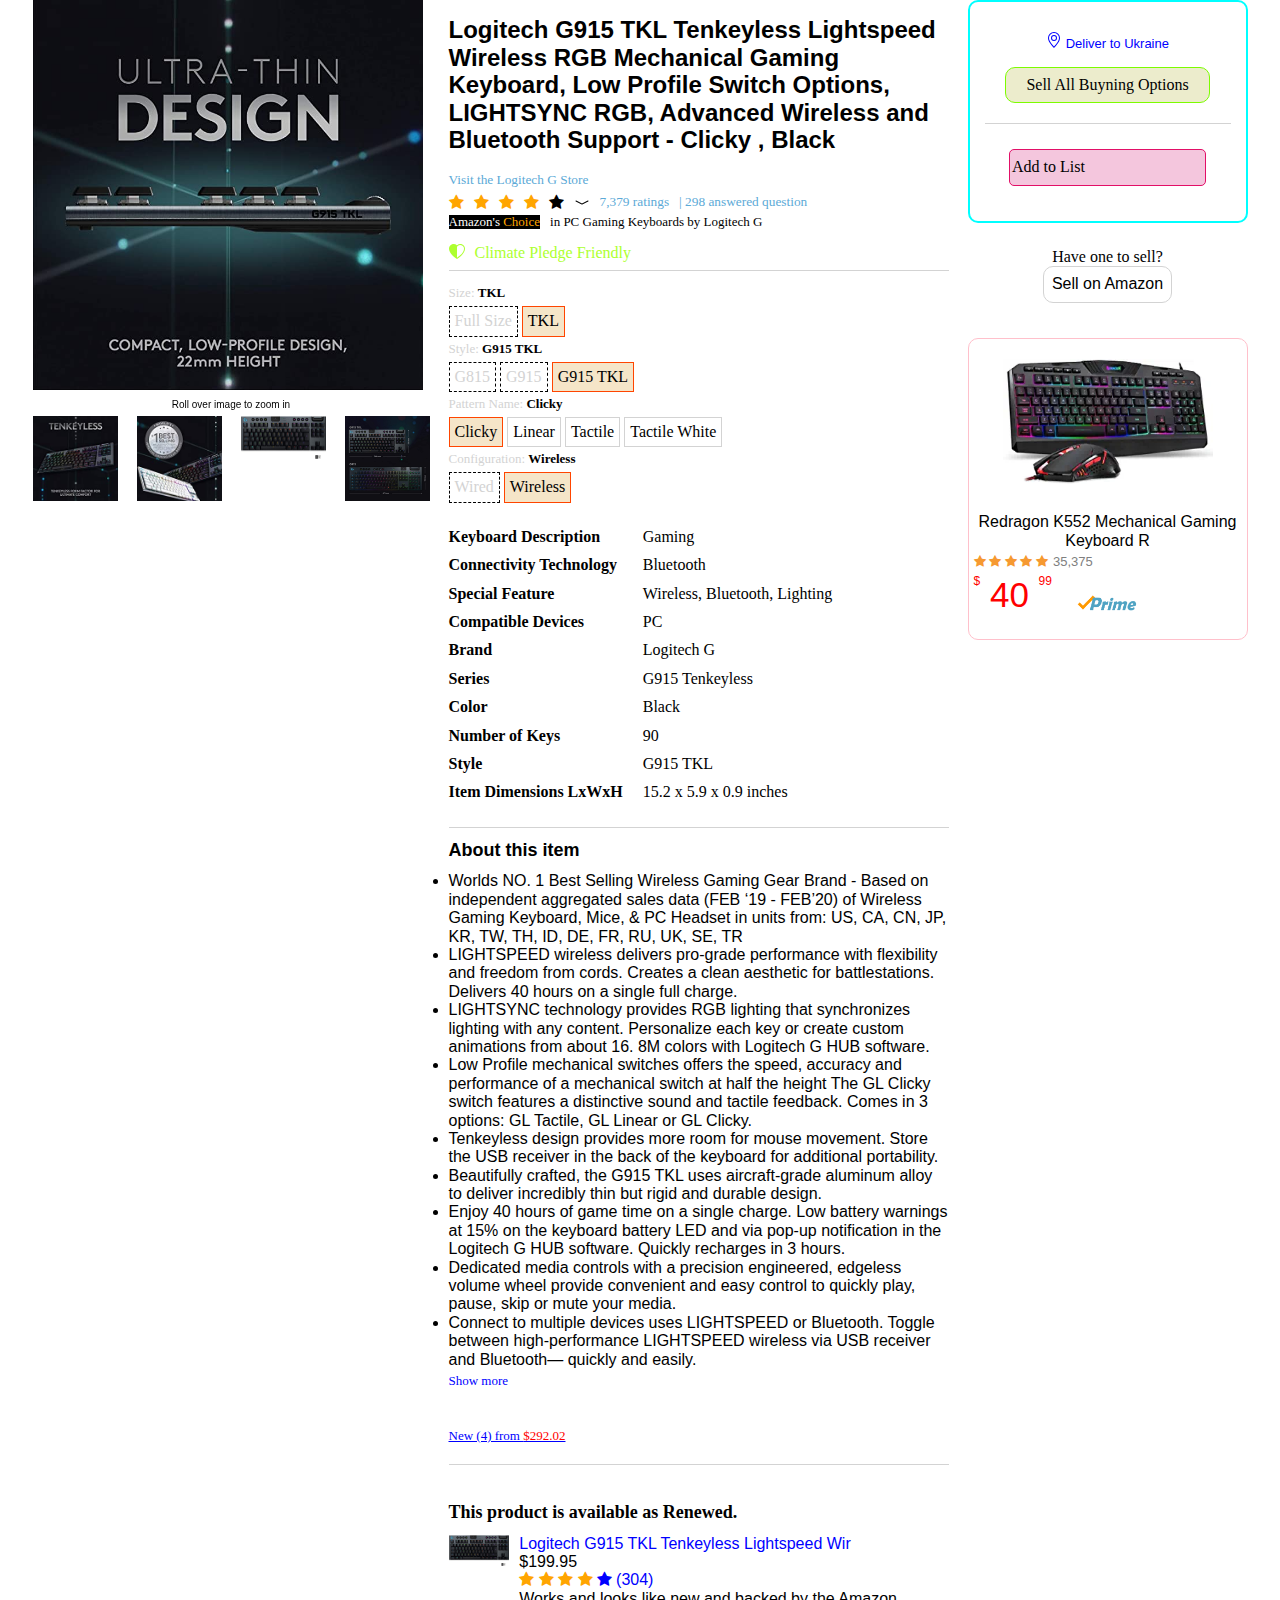
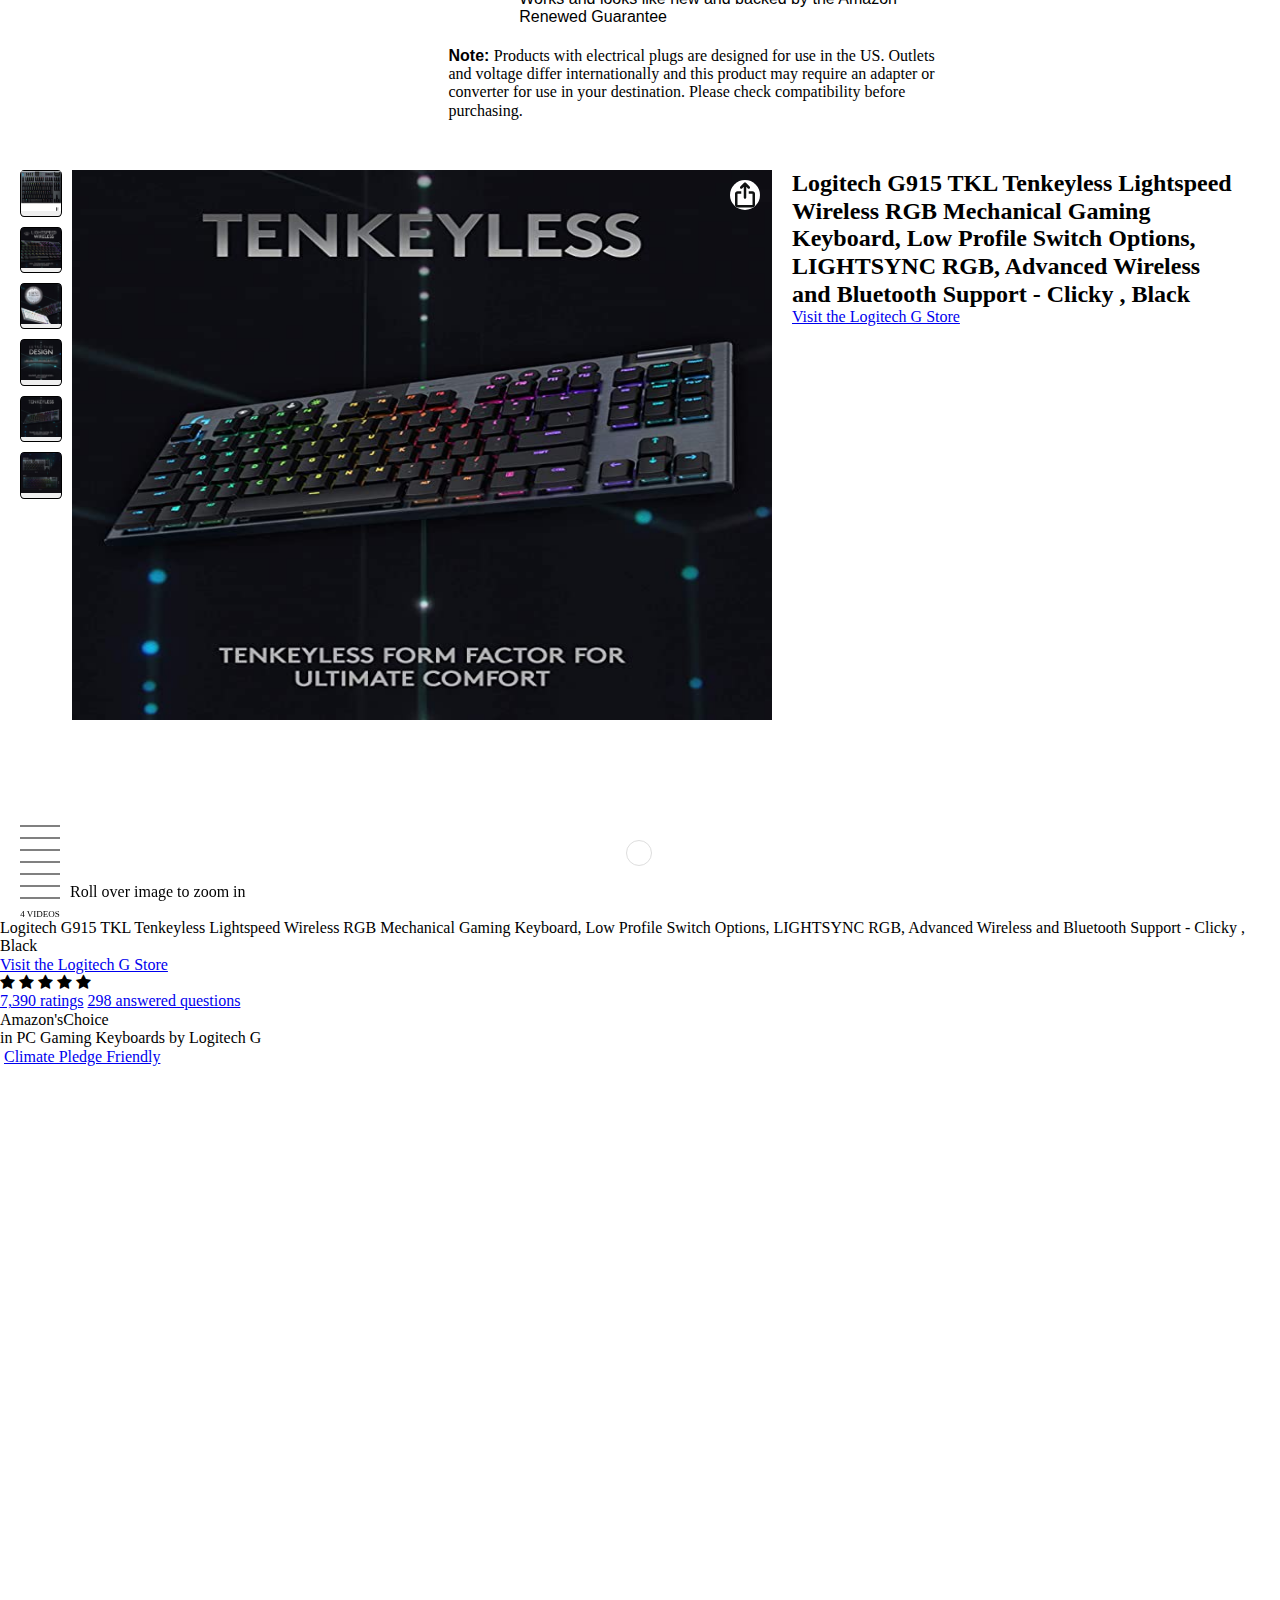
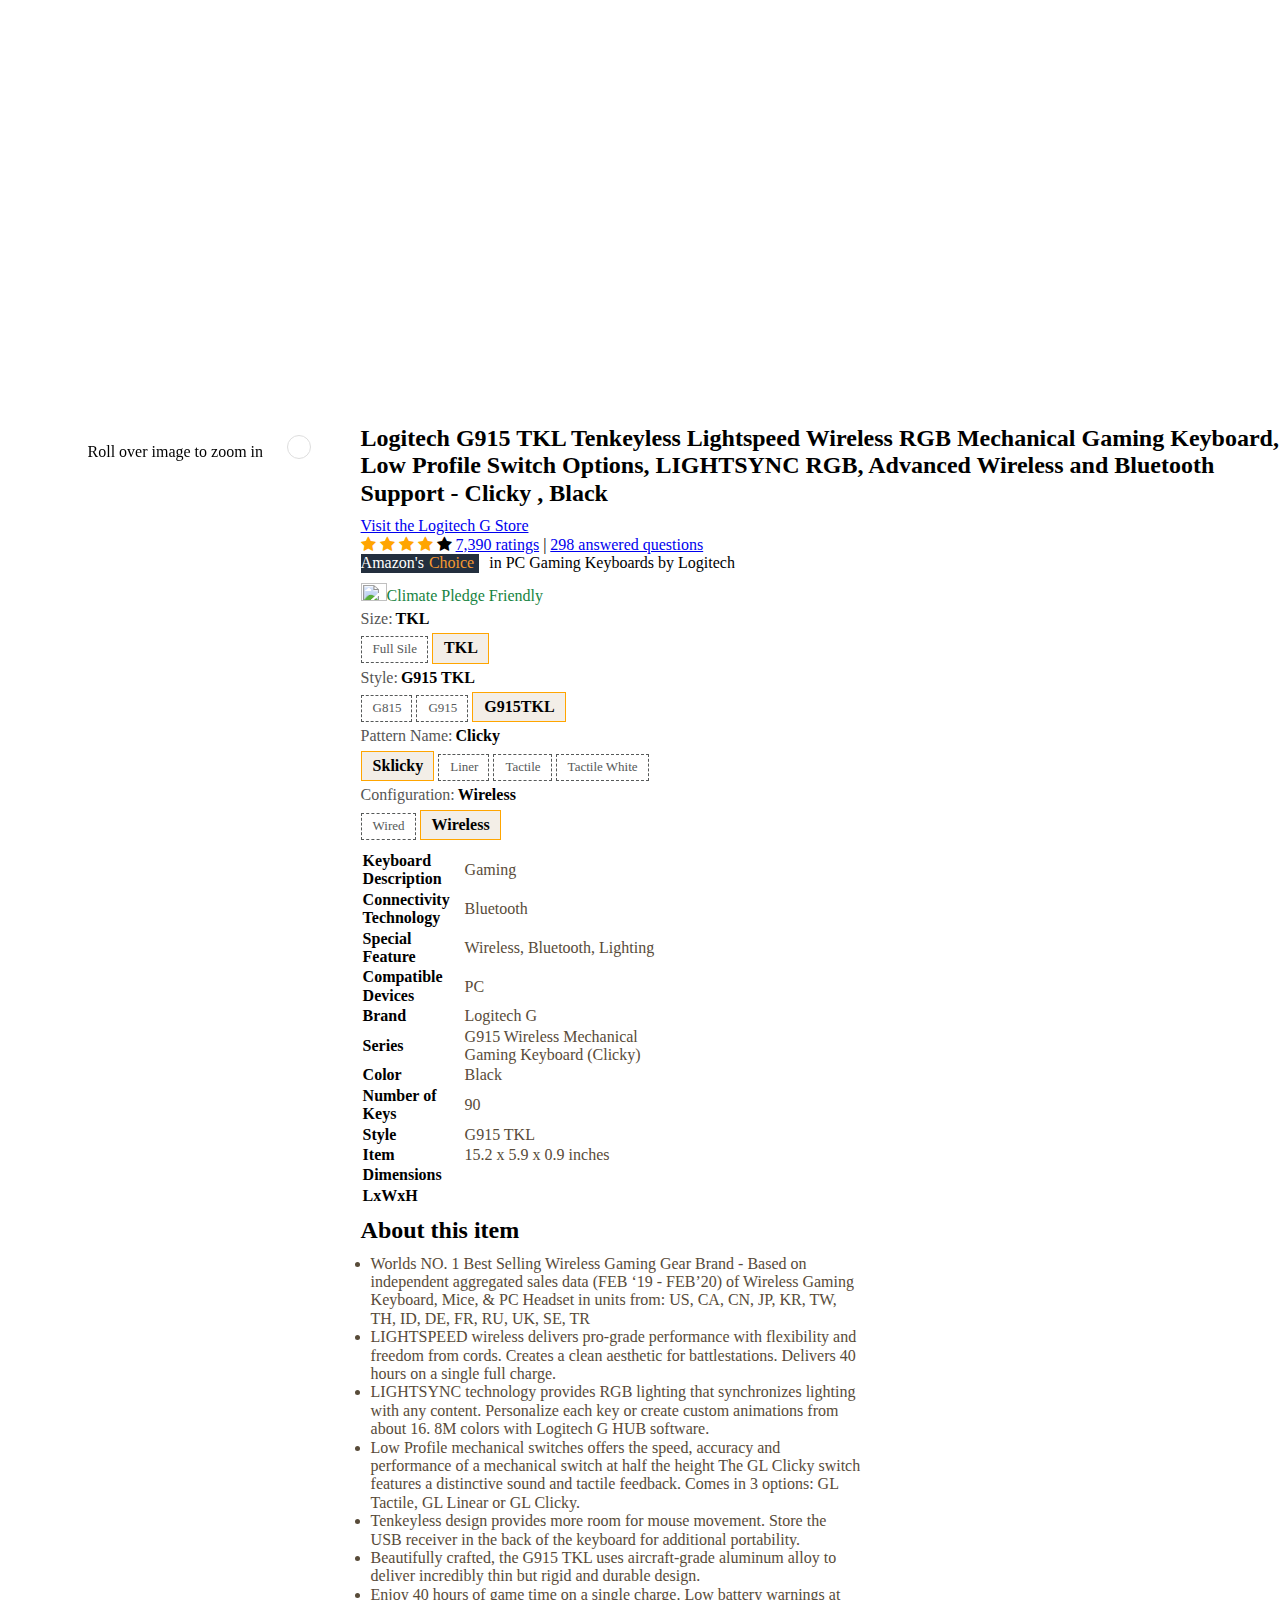
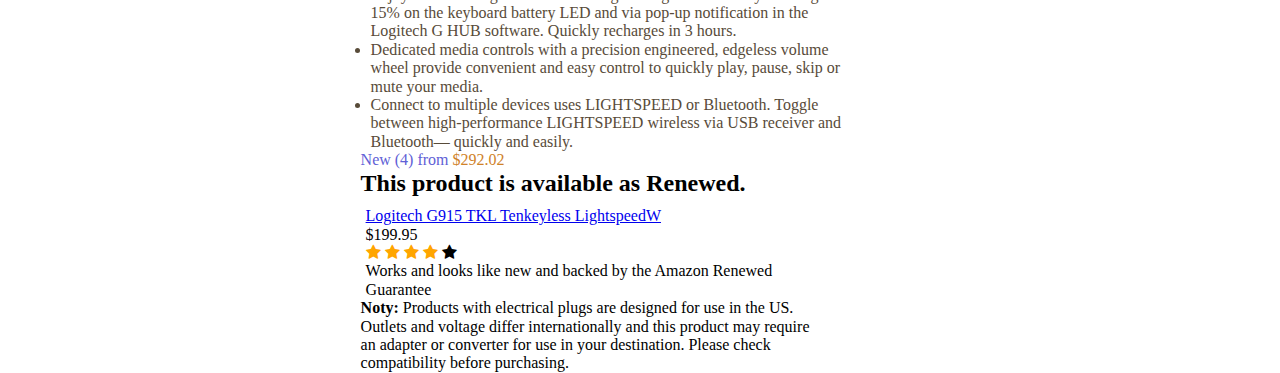
==== commit 2b238dac: "Zlo_Off" ====
--- a/html/index.html
+++ b/html/index.html
@@ -553,7 +553,7 @@
           <div>
             <img src="https://m.media-amazon.com/images/I/41cFYGx8moL._FMPNG_SL75_.jpg" alt="">
           </div>
-          <div>
+          <div class="div4_1">
             <a href="https://www.amazon.com/dp/B08KTPST1R/ref=dp_cr_wdg_tit_rfb">Logitech G915 TKL Tenkeyless LightspeedW</a>
             <p>$199.95</p>
             <span class="fa fa-star checked"></span>
--- a/css/style.css
+++ b/css/style.css
@@ -620,6 +620,12 @@
 .Zlo_Off .container .right_block .div4 {
   display: flex;
 }
+.Zlo_Off .container .right_block .div4 p {
+  width: 450px;
+}
+.Zlo_Off .container .right_block .div4 .div4_1 {
+  padding-left: 5px;
+}
 .Zlo_Off .container .right_block .Bottom_img {
   position: relative;
 }
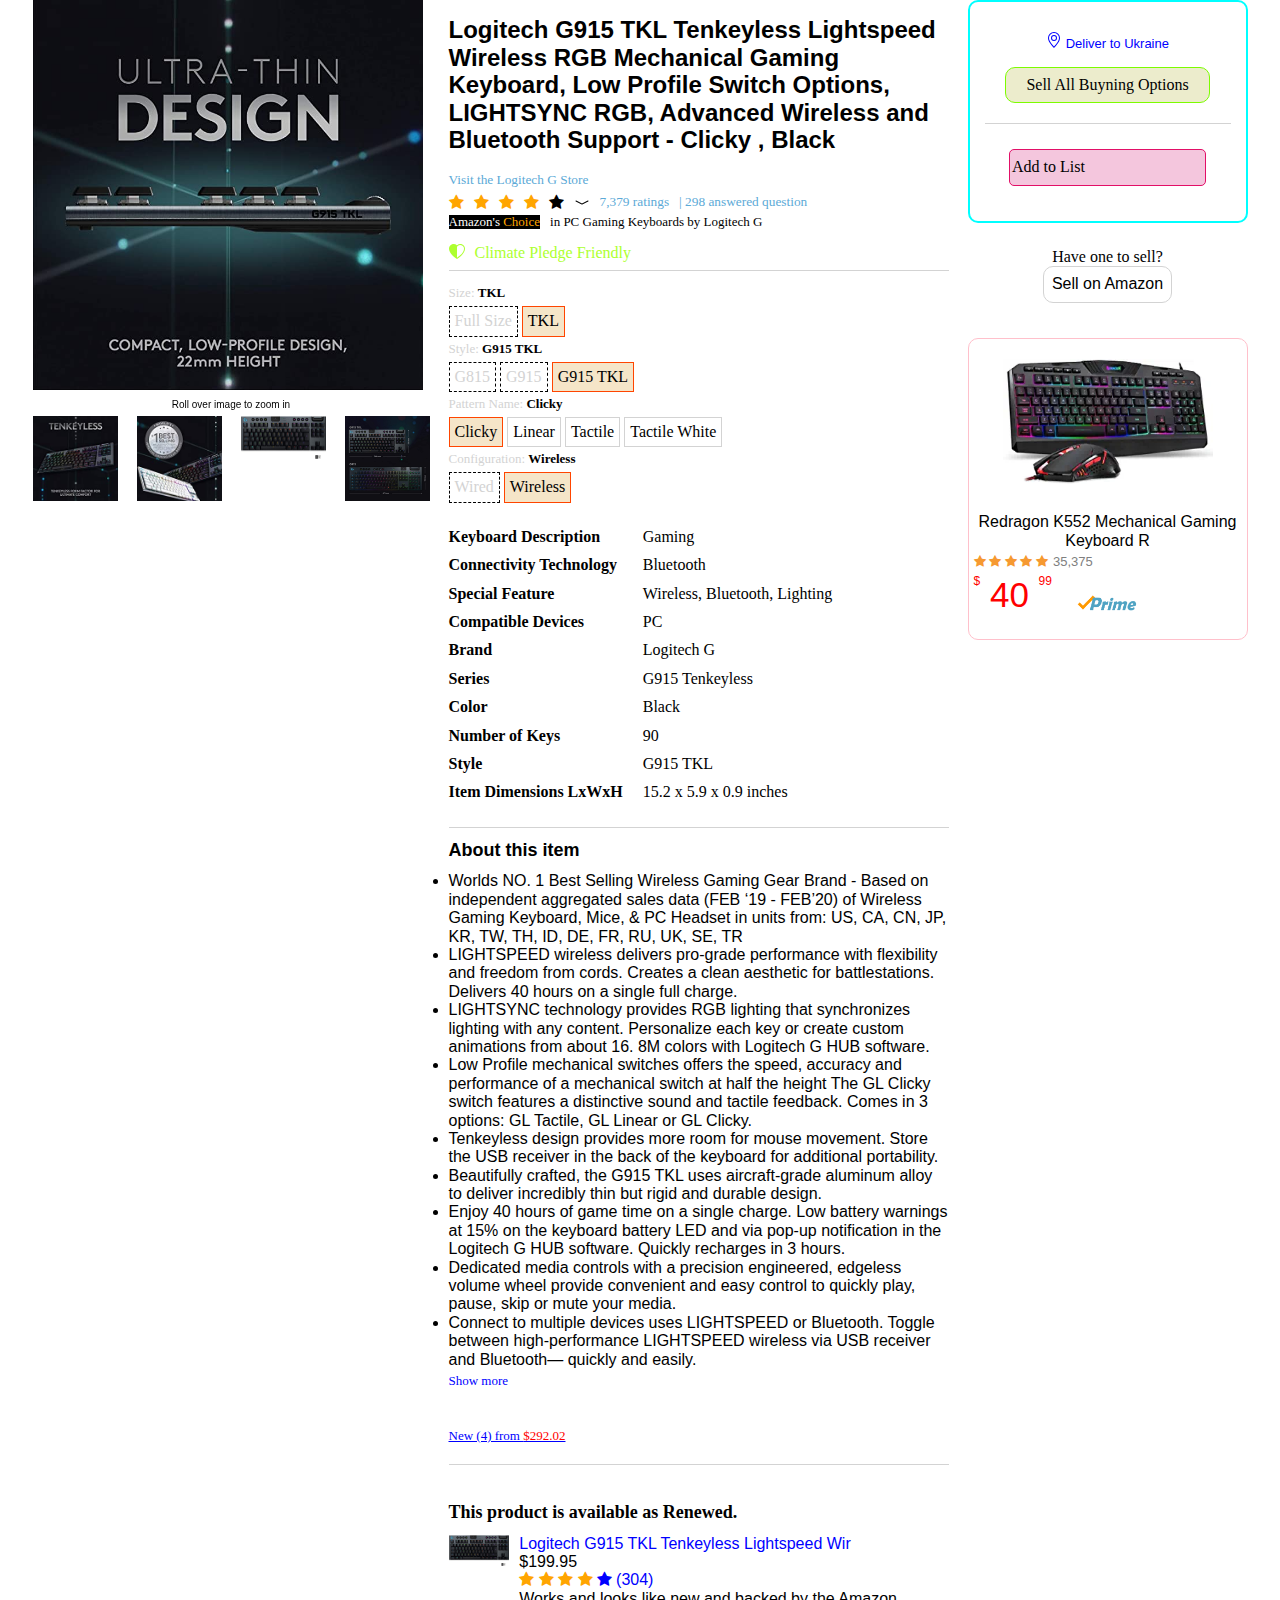
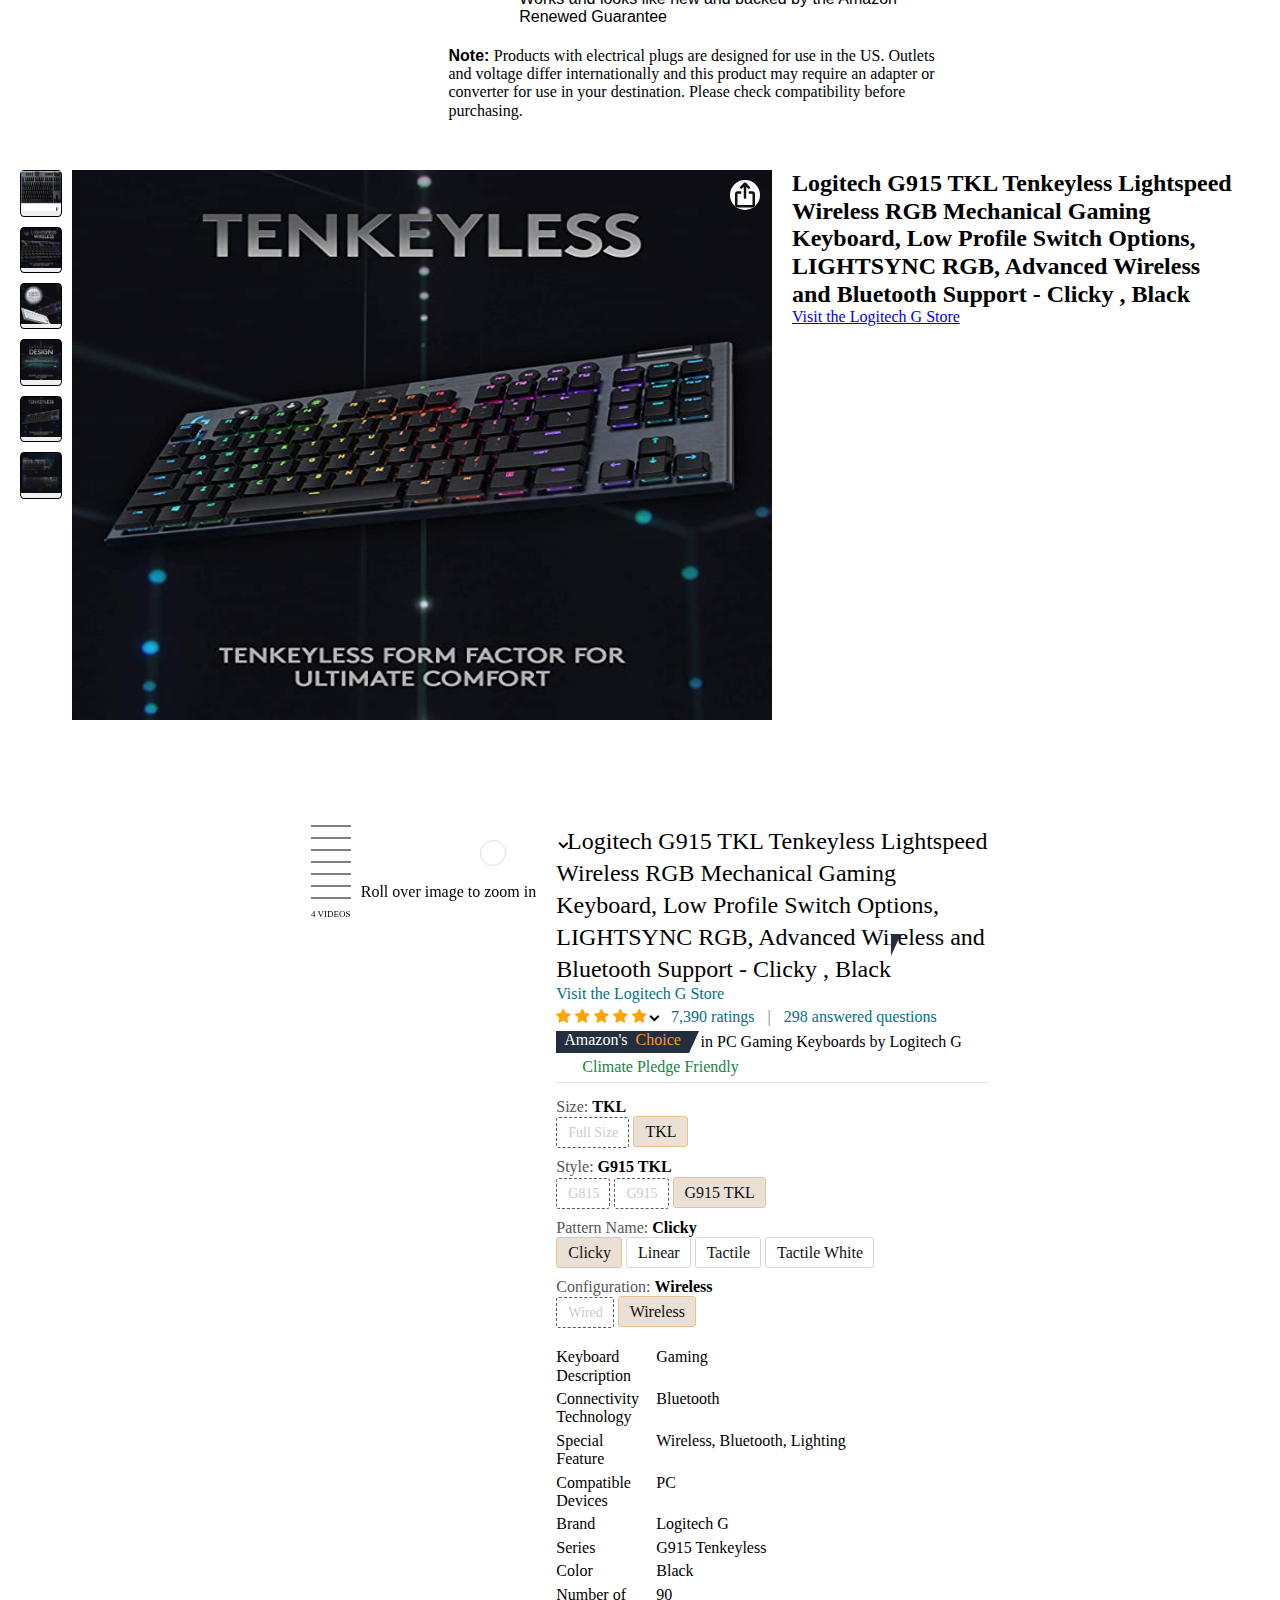
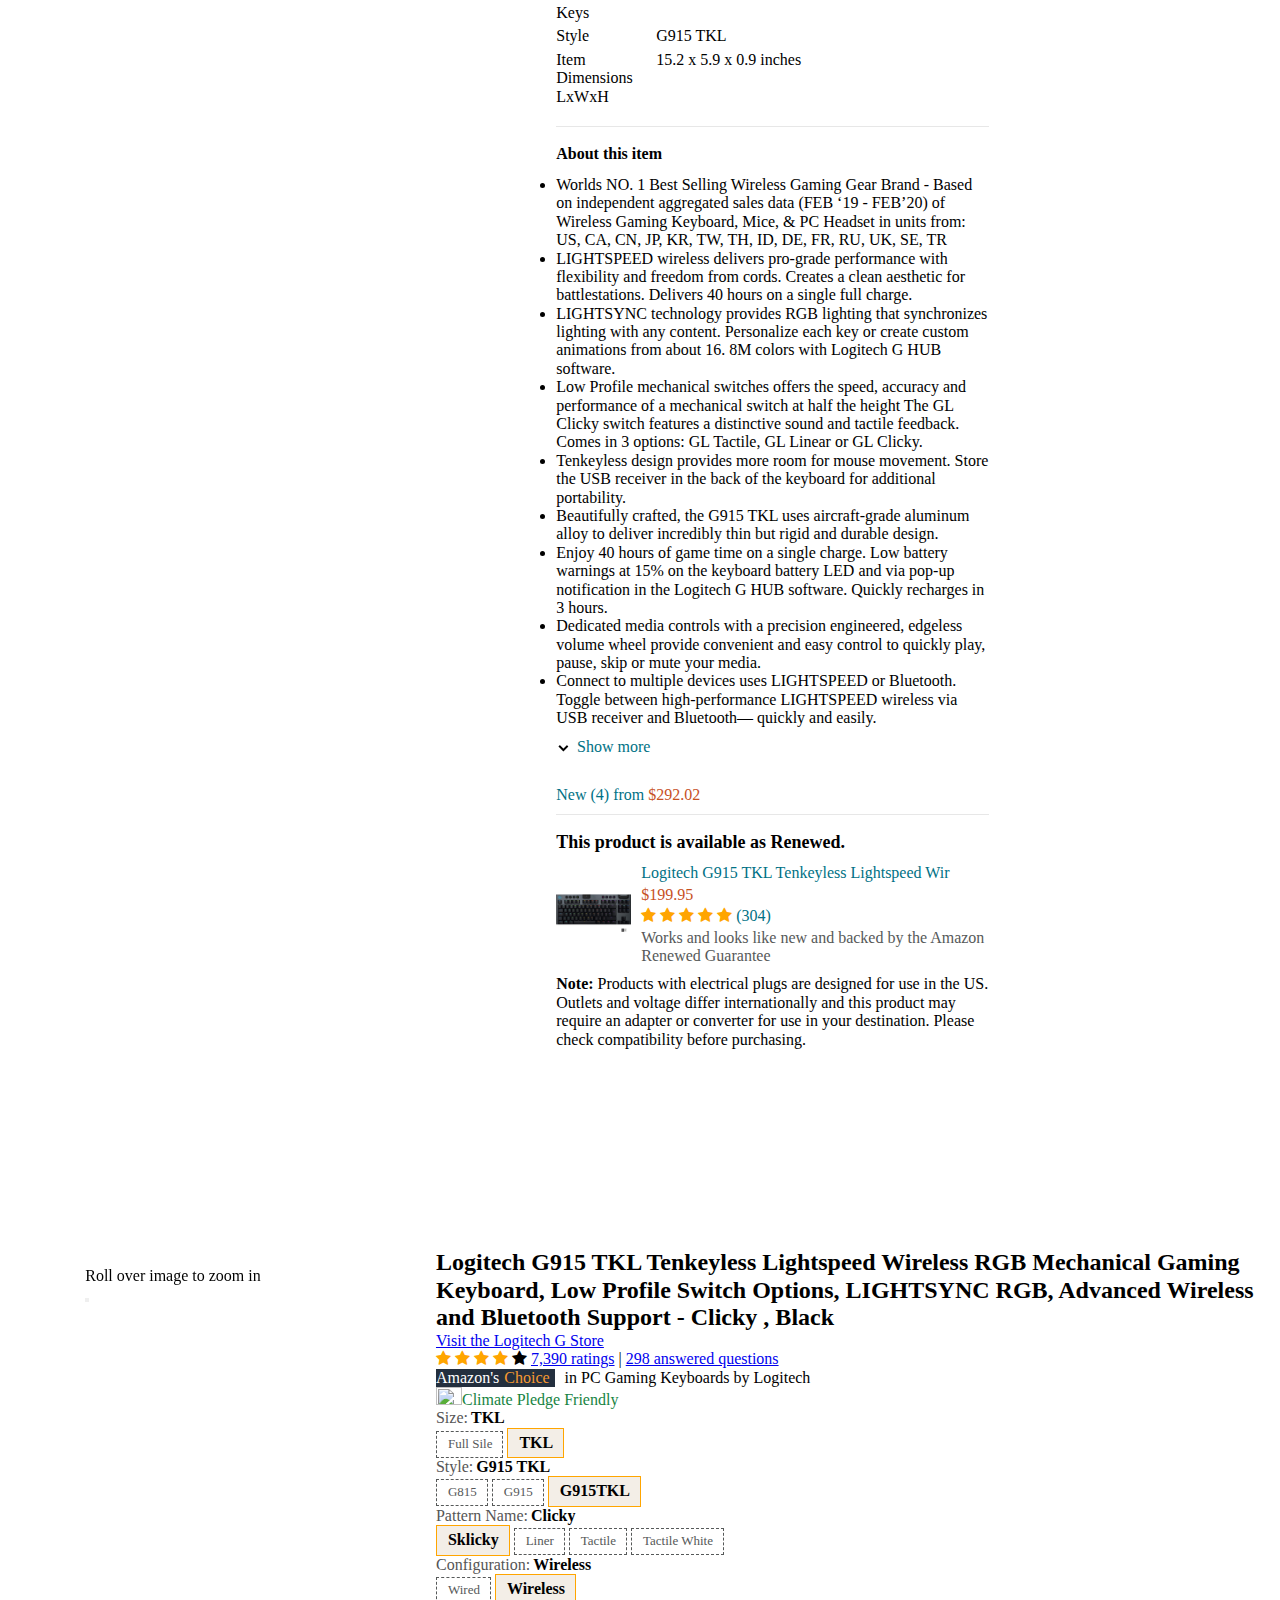
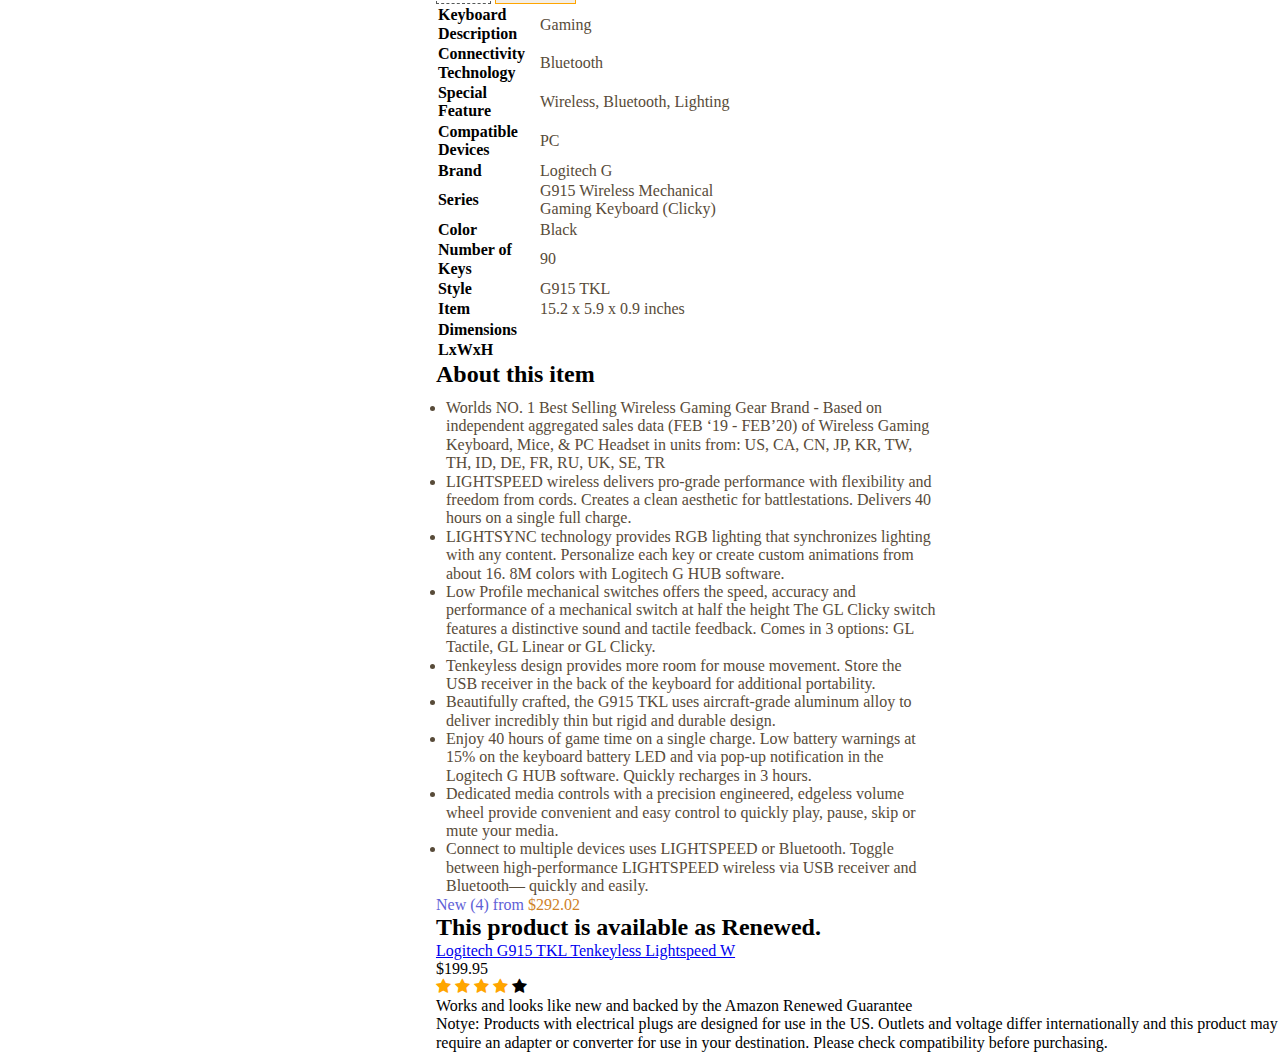
==== commit 8adacd11: "1" ====
--- a/html/index.html
+++ b/html/index.html
@@ -394,8 +394,113 @@
             <a href="#" class="content-block-a">Climate Pledge Friendly</a>
           </div>
         </div>
-      </div>
-    </div>
+        <div class="content-filter-cha">
+          <div class="content-filter">
+            <div class="content-filter-p">
+              <p>Size: <span>TKL</span> </p>
+              <button class="disable">Full Size</button>
+              <button class="active">TKL</button>
+            </div>
+            <div class="content-filter-p">
+              <p>Style: <span>G915 TKL</span> </p>
+              <button class="disable">G815</button>
+              <button class="disable">G915</button>
+              <button class="active">G915 TKL</button>
+            </div>
+            <div class="content-filter-p">
+              <p>Pattern Name: <span>Clicky</span> </p>
+              <button class="active">Clicky</button>
+              <button>Linear</button>
+              <button>Tactile</button>
+              <button>Tactile White</button>
+            </div>
+            <div class="content-filter-p">
+              <p>Configuration: <span>Wireless</span> </p>
+              <button class="disable">Wired</button>
+              <button class="active">Wireless</button>
+            </div>
+          </div>
+          <div class="content-cha">
+            <div class="content-cha-1">
+              <p class="content">Keyboard Description</p>
+              <p class="content">Connectivity Technology</p>
+              <p class="content">Special Feature</p>
+              <p class="content">Compatible Devices</p>
+              <p class="content">Brand</p>
+              <p class="content">Series</p>
+              <p class="content">Color</p>
+              <p class="content">Number of Keys</p>
+              <p class="content">Style</p>
+              <p class="content">Item Dimensions LxWxH</p>
+            </div>
+            <div class="content-cha-2">
+              <p class="content-2">Gaming</p>
+              <p class="content-2">Bluetooth</p>
+              <p class="content-2">Wireless, Bluetooth, Lighting</p>
+              <p class="content-2">PC</p>
+              <p class="content-2 e--h18">Logitech G</p>
+              <p class="content-2 e--h18">G915 Tenkeyless</p>
+              <p class="content-2 e--h18"> Black</p>
+              <p class="content-2">90</p>
+              <p class="content-2 e--h18"> G915 TKL</p>
+              <p class="content-2 e--h18">15.2 x 5.9 x 0.9 inches</p>
+            </div>
+          </div>
+        </div>
+        <div class="content-ul">
+          <p class="content-ul-p">About this item</p>
+          <ul>
+            <li>Worlds NO. 1 Best Selling Wireless Gaming Gear Brand - Based on independent aggregated sales data
+              (FEB ‘19 - FEB’20) of Wireless Gaming Keyboard, Mice, & PC Headset in units from: US, CA, CN, JP, KR,
+              TW, TH, ID, DE, FR, RU, UK, SE, TR</li>
+            <li>LIGHTSPEED wireless delivers pro-grade performance with flexibility and freedom from cords. Creates
+              a clean aesthetic for battlestations. Delivers 40 hours on a single full charge.</li>
+            <li>LIGHTSYNC technology provides RGB lighting that synchronizes lighting with any content. Personalize
+              each key or create custom animations from about 16. 8M colors with Logitech G HUB software.</li>
+            <li>Low Profile mechanical switches offers the speed, accuracy and performance of a mechanical switch at
+              half the height The GL Clicky switch features a distinctive sound and tactile feedback. Comes in 3
+              options: GL Tactile, GL Linear or GL Clicky.</li>
+            <li>Tenkeyless design provides more room for mouse movement. Store the USB receiver in the back of the
+              keyboard for additional portability.</li>
+            <li>Beautifully crafted, the G915 TKL uses aircraft-grade aluminum alloy to deliver incredibly thin but
+              rigid and durable design.</li>
+            <li>Enjoy 40 hours of game time on a single charge. Low battery warnings at 15% on the keyboard battery
+              LED and via pop-up notification in the Logitech G HUB software. Quickly recharges in 3 hours.</li>
+            <li>Dedicated media controls with a precision engineered, edgeless volume wheel provide convenient and
+              easy control to quickly play, pause, skip or mute your media.</li>
+            <li>Connect to multiple devices uses LIGHTSPEED or Bluetooth. Toggle between high-performance LIGHTSPEED
+              wireless via USB receiver and Bluetooth— quickly and easily.</li>
+          </ul>
+          <a href="#" class="content-ul-before e--before">Show more</a>
+
+          <a class="content-ul-before e--mt" href="#">New (4) from<span> $292.02</span></a>
+        </div>
+
+        <div class="content-product">
+          <h1>This product is available as Renewed.</h1>
+          <div class="content-product-block">
+            <a href="#"><img class="content-product-img" src="../img/61V2O4vbYhL._AC_SX679_.jpg" alt=""></a>
+            <div class="content-product-a-p-span">
+              <a class="content-product-a" href="#">
+                Logitech G915 TKL Tenkeyless Lightspeed Wir
+              </a>
+              <p class="content-product-price">$199.95</p>
+              <div>
+                <span class="fa fa-star checked"></span>
+                <span class="fa fa-star checked"></span>
+                <span class="fa fa-star checked"></span>
+                <span class="fa fa-star checked"></span>
+                <span class="fa fa-star checked"></span>
+                <a class="content-product-a" href="#">(304)</a>
+              </div>
+              <p class="content-product-p-cha">Works and looks like new and backed by the Amazon Renewed Guarantee</p>
+            </div>
+          </div>
+          <p class="content-product-p"><span>Note:</span> Products with electrical plugs are designed for use in the US.
+            Outlets and
+            voltage differ internationally and this product may require an adapter or converter for use in your
+            destination. Please check compatibility before purchasing.</p>
+     </div>
 
   </section>
 
@@ -451,10 +556,10 @@
           <p class="p1">Amazon's<span class="main1">Choice</span></p>
           <p>in PC Gaming Keyboards by Logitech</p>
         </div>
-        <div class="aimg">
+
         <a class="a_img" href="#"><img class="img1" src="https://m.media-amazon.com/images/I/111pigi1ylL.png"
             alt="">Climate Pledge Friendly</a>
-          </div>
+
         <p class="p2">Size:<span class="spantkl">TKL</span></p>
         <button class="disable">Full Sile</button>
         <button class="active">TKL</button>
@@ -470,8 +575,7 @@
         <p class="p2">Configuration:<span class="spantkl">Wireless</span></p>
         <button class="disable">Wired</button>
         <button class="active">Wireless</button>
-
-        <table class="table">
+        <table>
           <tr>
             <td class="td1">Keyboard Description</td>
             <td class="td2">Gaming</td>
@@ -553,8 +657,9 @@
           <div>
             <img src="https://m.media-amazon.com/images/I/41cFYGx8moL._FMPNG_SL75_.jpg" alt="">
           </div>
-          <div class="div4_1">
-            <a href="https://www.amazon.com/dp/B08KTPST1R/ref=dp_cr_wdg_tit_rfb">Logitech G915 TKL Tenkeyless LightspeedW</a>
+          <div>
+            <a href="https://www.amazon.com/dp/B08KTPST1R/ref=dp_cr_wdg_tit_rfb">Logitech G915 TKL Tenkeyless Lightspeed
+              W</a>
             <p>$199.95</p>
             <span class="fa fa-star checked"></span>
             <span class="fa fa-star checked"></span>
@@ -564,14 +669,11 @@
             <p>Works and looks like new and backed by the Amazon Renewed Guarantee</p>
           </div>
         </div>
-        <p class="p5"><span class="span6"><b>Noty:</b></span> Products with electrical plugs are designed for use in the US. Outlets and voltage differ
+        <p><span>Notye: </span>Products with electrical plugs are designed for use in the US. Outlets and voltage differ
           internationally and this product may require an adapter or converter for use in your destination. Please check
           compatibility before purchasing.</p>
 
       </div>
-
-
-
     </div>
 
 
--- a/css/style.css
+++ b/css/style.css
@@ -380,10 +380,12 @@
 
 .amazon_2 {
   margin-top: 100px;
+  justify-content: center;
 }
 .amazon_2 .container {
-  height: 1000px;
-  min-width: 996px;
+  justify-content: center;
+  gap: 20px;
+  display: flex;
 }
 .amazon_2 .container .left_block {
   padding-left: 20px;
@@ -392,7 +394,7 @@
   position: -webkit-sticky;
   position: sticky;
   align-items: flex-start;
-  width: 642px;
+  height: 400px;
   top: 4px;
 }
 .amazon_2 .container .left_block .left_img {
@@ -402,6 +404,7 @@
 }
 .amazon_2 .container .left_block .left_img .list_img {
   border: 1px solid gray;
+  cursor: pointer;
 }
 .amazon_2 .container .left_block .left_img .list_img:hover {
   box-shadow: 2px 2px 2px orangered;
@@ -430,12 +433,343 @@
   justify-content: center;
   position: absolute;
   top: 15px;
-  right: -10px;
+  right: 30px;
   background-color: #fff;
   background-repeat: no-repeat;
   height: 26px;
   width: 26px;
   cursor: pointer;
+}
+
+.content-block::after {
+  border-top: 1px solid #e7e7e7;
+  display: block;
+  height: 1px;
+  line-height: 19px;
+  margin-bottom: 14px;
+  background-color: #555;
+}
+
+.content-block {
+  display: flex;
+  flex-direction: column;
+  gap: 5px;
+}
+.content-block::after {
+  content: "";
+  background-color: transparent;
+  border-bottom-width: 0;
+  border-left-width: 0;
+  border-right-width: 0;
+  border-top: 1px solid #e7e7e7;
+  display: block;
+  height: 1px;
+  line-height: 19px;
+  margin-bottom: 14px;
+  margin-top: 0;
+}
+.content-block .content-block-p-a p {
+  font-size: 24px;
+  line-height: 32px;
+}
+.content-block .content-block-p-a p::before {
+  content: "";
+  transform: rotate(45deg);
+  -webkit-transform: rotate(45deg);
+  border: solid black;
+  border-width: 0 2px 2px 0;
+  display: inline-block;
+  padding: 2.4px;
+  margin-left: 4px;
+  margin-bottom: 2px;
+}
+.content-block .content-block-p-a p::after {
+  content: "";
+  width: 0;
+  height: 0;
+  border-right: 10px solid transparent;
+  border-top: 22px solid;
+  color: #232F3E;
+}
+.content-block .content-block-p-a .content-block-a {
+  text-decoration: none;
+  color: #007185;
+}
+.content-block .content-block-p-a .content-block-a:hover {
+  text-decoration: underline;
+  cursor: pointer;
+  color: #C7511F;
+  outline: 0;
+}
+.content-block .star {
+  display: flex;
+  align-items: center;
+  gap: 3px;
+}
+.content-block .star .after-star::after {
+  content: "";
+  transform: rotate(45deg);
+  -webkit-transform: rotate(45deg);
+  border: solid black;
+  border-width: 0 2px 2px 0;
+  display: inline-block;
+  padding: 2.4px;
+  margin-left: 4px;
+  margin-bottom: 2px;
+}
+.content-block .star .checked {
+  color: orange;
+}
+.content-block .star .e--af::before {
+  content: "|";
+  padding-left: 10px;
+  color: gray;
+}
+.content-block .star .content-block-a {
+  text-decoration: none;
+  color: #007185;
+  margin-left: 10px;
+}
+.content-block .star .content-block-a:hover {
+  text-decoration: underline;
+  cursor: pointer;
+  color: #C7511F;
+  outline: 0;
+}
+
+.content-block-img-a {
+  display: flex;
+  align-items: center;
+}
+.content-block-img-a img {
+  width: 26px;
+}
+.content-block-img-a a {
+  color: #168342;
+  text-decoration: none;
+}
+
+.content-all {
+  width: 433px;
+}
+
+.choice {
+  display: flex;
+  gap: 12px;
+}
+.choice .choice-p-1 {
+  width: 132.3px;
+  padding-left: 8px;
+  padding-right: 3px;
+  height: 22px;
+  background-color: #232F3E;
+  border-color: #232F3E;
+  display: inline-flex;
+  color: white;
+}
+.choice .choice-p-1 .span-orange {
+  color: #F69931;
+  padding-left: 8px;
+  padding-right: 8px;
+}
+.choice .choice-p-1 .span {
+  width: 0;
+  height: 0;
+  border-right: 10px solid transparent;
+  border-top: 22px solid;
+  color: #232F3E;
+}
+.choice .choice-p-2 {
+  line-height: 22px;
+  white-space: nowrap;
+}
+
+.content-filter-cha {
+  display: flex;
+  flex-direction: column;
+  gap: 20px;
+}
+.content-filter-cha::after {
+  content: "";
+  background-color: transparent;
+  border-bottom-width: 0;
+  border-left-width: 0;
+  border-right-width: 0;
+  border-top: 1px solid #e7e7e7;
+  display: block;
+  height: 1px;
+  line-height: 19px;
+  margin-bottom: 14px;
+  margin-top: 0;
+}
+.content-filter-cha .content-filter {
+  display: flex;
+  flex-direction: column;
+  gap: 10px;
+}
+.content-filter-cha .content-filter .content-filter-p p {
+  color: #555;
+  font-weight: 400;
+}
+.content-filter-cha .content-filter .content-filter-p span {
+  font-weight: 700;
+  color: black;
+}
+.content-filter-cha .content-filter .content-filter-p button {
+  padding: 5px 10px 5px 11px;
+  line-height: 19px;
+  color: #0F1111;
+  background: #FFF;
+  border-radius: 3px;
+  border-color: #D5D9D9;
+  border-style: solid;
+  border-width: 1px;
+  cursor: pointer;
+}
+.content-filter-cha .content-filter .content-filter-p button:hover {
+  background-color: rgba(13, 13, 13, 0.0509803922);
+}
+.content-filter-cha .content-filter .content-filter-p .disable {
+  color: #cccccc;
+  border: 1px dashed;
+  font-size: 14px;
+  border-color: #565959;
+}
+.content-filter-cha .content-filter .content-filter-p .disable:hover {
+  color: black;
+  font-size: 500;
+  background-color: #FFF;
+}
+.content-filter-cha .content-filter .content-filter-p .active {
+  font-size: 700;
+  border: 1px solid rgb(233, 194, 144);
+  background-color: #ebe0d6;
+}
+
+.content-cha {
+  display: flex;
+  gap: 20px;
+}
+.content-cha .content-cha-1 {
+  display: flex;
+  flex-direction: column;
+  gap: 5px;
+}
+.content-cha .content-cha-1 .content {
+  width: 80px;
+}
+.content-cha .content-cha-2 {
+  display: flex;
+  flex-direction: column;
+  gap: 5px;
+}
+.content-cha .content-cha-2 .content-2 {
+  height: 36.8px;
+}
+.content-cha .content-cha-2 .e--h18 {
+  height: 18.4px;
+}
+
+.content-ul {
+  display: flex;
+  flex-direction: column;
+  gap: 10px;
+}
+.content-ul::after {
+  content: "";
+  background-color: transparent;
+  border-bottom-width: 0;
+  border-left-width: 0;
+  border-right-width: 0;
+  border-top: 1px solid #e7e7e7;
+  display: block;
+  height: 1px;
+  line-height: 19px;
+  margin-bottom: 14px;
+  margin-top: 0;
+}
+.content-ul .content-ul-p {
+  font-weight: 700;
+  font-size: 16px;
+  line-height: 24px;
+}
+.content-ul .content-ul-before {
+  text-decoration: none;
+  color: #007185;
+}
+.content-ul .content-ul-before span {
+  color: #C7511F;
+}
+.content-ul .content-ul-before:hover {
+  text-decoration: underline;
+  cursor: pointer;
+  color: #C7511F;
+  outline: 0;
+}
+.content-ul .e--before::before {
+  content: "";
+  transform: rotate(45deg);
+  -webkit-transform: rotate(45deg);
+  border: solid black;
+  border-width: 0 2px 2px 0;
+  display: inline-block;
+  padding: 2.4px;
+  margin-left: 4px;
+  margin-bottom: 2px;
+  margin-right: 10px;
+}
+.content-ul .e--mt {
+  margin-top: 20px;
+}
+
+.content-product {
+  display: flex;
+  flex-direction: column;
+  gap: 10px;
+}
+.content-product h1 {
+  font-weight: 700;
+  font-size: 18px;
+  line-height: 24px;
+  margin: 0;
+}
+.content-product .content-product-block {
+  display: flex;
+  align-items: center;
+  gap: 10px;
+}
+.content-product .content-product-block .content-product-price {
+  color: #C7511F;
+}
+.content-product .content-product-block .content-product-a {
+  text-decoration: none;
+  color: #007185;
+}
+.content-product .content-product-block .content-product-a:hover {
+  text-decoration: underline;
+  cursor: pointer;
+  color: #C7511F;
+  outline: 0;
+}
+.content-product .content-product-block .checked {
+  color: orange;
+}
+.content-product .content-product-block .content-product-img {
+  width: 75px;
+}
+
+.content-product-a-p-span {
+  display: flex;
+  flex-direction: column;
+  gap: 3px;
+}
+.content-product-a-p-span .content-product-p-cha {
+  color: #565959;
+}
+
+.content-product-p span {
+  font-weight: 700;
+  color: black;
 }
 
 #Tengiz .amazon {
@@ -485,11 +819,11 @@
 .Zlo_Off .container {
   gap: 40px;
   height: 1000px;
-  min-width: 1140px;
+  min-width: 996px;
   display: flex;
 }
 .Zlo_Off .container .left_block {
-  margin-left: 30px;
+  padding-left: 50px;
   gap: 10px;
   display: flex;
   flex-direction: column;
@@ -497,14 +831,106 @@
   position: -webkit-sticky;
   position: sticky;
   width: 642px;
-  height: 600px;
   top: 4px;
 }
 .Zlo_Off .container .left_block .top p {
   text-align: center;
   gap: 40px;
 }
-.Zlo_Off .container .left_block .top .btn {
+.Zlo_Off .container .right_block {
+  margin-left: 100px;
+}
+.Zlo_Off .container .right_block .checked {
+  color: orange;
+}
+.Zlo_Off .container .right_block .mane {
+  display: flex;
+}
+.Zlo_Off .container .right_block .befor::before {
+  content: "|";
+}
+.Zlo_Off .container .right_block .main {
+  display: flex;
+  gap: 10px;
+}
+.Zlo_Off .container .right_block .p1 {
+  background-color: #232F3E;
+  border-color: #232F3E;
+  display: inline-block;
+  min-width: 80px;
+  color: #fff;
+}
+.Zlo_Off .container .right_block .main1 {
+  color: #F69931;
+  padding-left: 5px;
+  padding-right: 5px;
+}
+.Zlo_Off .container .right_block .a_img {
+  color: #168342 !important;
+  text-decoration: none !important;
+}
+.Zlo_Off .container .right_block .img1 {
+  width: 26px;
+  height: 18px;
+}
+.Zlo_Off .container .right_block .p2 {
+  color: #555;
+  font-weight: 400;
+}
+.Zlo_Off .container .right_block .spantkl {
+  font-weight: 700;
+  color: black;
+  padding-left: 3px;
+}
+.Zlo_Off .container .right_block .disable {
+  padding: 5px 10px 5px 11px;
+  color: #565959;
+  background-color: transparent;
+  border: 1px dashed;
+  font-size: 13px;
+  cursor: pointer;
+}
+.Zlo_Off .container .right_block .disable:hover {
+  color: black;
+  font-weight: 700;
+}
+.Zlo_Off .container .right_block .active {
+  cursor: pointer;
+  padding: 5px 10px 5px 11px;
+  background-color: #f3eee7;
+  border: 1px solid orange;
+  font-weight: 700;
+}
+.Zlo_Off .container .right_block .td1 {
+  width: 100px;
+  font-weight: 700;
+}
+.Zlo_Off .container .right_block .td2 {
+  width: 200px;
+  color: #584b39;
+}
+.Zlo_Off .container .right_block ul {
+  margin-top: 10px;
+  padding-left: 10px;
+  width: 500px;
+}
+.Zlo_Off .container .right_block li {
+  color: #584b39;
+}
+.Zlo_Off .container .right_block .a3 {
+  color: rgb(96, 96, 214);
+  text-decoration: none;
+}
+.Zlo_Off .container .right_block .span_prize {
+  color: #cf8229;
+}
+.Zlo_Off .container .right_block .div4 {
+  display: flex;
+}
+.Zlo_Off .container .right_block .Bottom_img .img {
+  width: 85px;
+}
+.Zlo_Off .container .right_block .btn {
   background-image: url("https://m.media-amazon.com/images/G/01/share-icons/share-std.svg");
   border: 1px solid #ddd;
   border-radius: 50%;
@@ -518,124 +944,4 @@
   height: 24px;
   width: 24px;
   cursor: pointer;
-}
-.Zlo_Off .container .right_block h2 {
-  margin-bottom: 10px;
-}
-.Zlo_Off .container .right_block .checked {
-  color: orange;
-}
-.Zlo_Off .container .right_block .mane {
-  display: flex;
-}
-.Zlo_Off .container .right_block .befor::before {
-  content: "|";
-}
-.Zlo_Off .container .right_block .main {
-  display: flex;
-  gap: 10px;
-}
-.Zlo_Off .container .right_block .p1 {
-  background-color: #232F3E;
-  border-color: #232F3E;
-  display: inline-block;
-  min-width: 80px;
-  color: #fff;
-}
-.Zlo_Off .container .right_block .main1 {
-  color: #F69931;
-  padding-left: 5px;
-  padding-right: 5px;
-}
-.Zlo_Off .container .right_block .aimg {
-  margin-top: 10px;
-}
-.Zlo_Off .container .right_block .a_img {
-  color: #168342 !important;
-  text-decoration: none !important;
-}
-.Zlo_Off .container .right_block .img1 {
-  width: 26px;
-  height: 18px;
-}
-.Zlo_Off .container .right_block .p2 {
-  color: #555;
-  font-weight: 400;
-  margin-top: 5px;
-  margin-bottom: 5px;
-}
-.Zlo_Off .container .right_block .spantkl {
-  font-weight: 700;
-  color: black;
-  padding-left: 3px;
-}
-.Zlo_Off .container .right_block .disable {
-  margin: 10 10;
-  padding: 5px 10px 5px 11px;
-  color: #565959;
-  background-color: transparent;
-  border: 1px dashed;
-  font-size: 13px;
-  cursor: pointer;
-}
-.Zlo_Off .container .right_block .disable:hover {
-  color: black;
-  font-weight: 700;
-}
-.Zlo_Off .container .right_block .active {
-  margin: 10 10;
-  cursor: pointer;
-  padding: 5px 10px 5px 11px;
-  background-color: #f3eee7;
-  border: 1px solid orange;
-  font-weight: 700;
-}
-.Zlo_Off .container .right_block .table {
-  margin-top: 10px;
-  margin-bottom: 10px;
-}
-.Zlo_Off .container .right_block .td1 {
-  width: 100px;
-  font-weight: 700;
-}
-.Zlo_Off .container .right_block .td2 {
-  width: 200px;
-  color: #584b39;
-}
-.Zlo_Off .container .right_block ul {
-  margin-top: 10px;
-  padding-left: 10px;
-  width: 500px;
-}
-.Zlo_Off .container .right_block li {
-  color: #584b39;
-}
-.Zlo_Off .container .right_block .a3 {
-  color: rgb(96, 96, 214);
-  text-decoration: none;
-}
-.Zlo_Off .container .right_block .span_prize {
-  color: #cf8229;
-}
-.Zlo_Off .container .right_block .div4 {
-  display: flex;
-}
-.Zlo_Off .container .right_block .div4 p {
-  width: 450px;
-}
-.Zlo_Off .container .right_block .div4 .div4_1 {
-  padding-left: 5px;
-}
-.Zlo_Off .container .right_block .Bottom_img {
-  position: relative;
-}
-.Zlo_Off .container .right_block .Bottom_img .img {
-  display: flex;
-  width: 85px;
-}
-.Zlo_Off .container .right_block .p5 {
-  width: 450px;
-}
-.Zlo_Off .container .right_block .p5 .span6 {
-  font-size: bold;
 }/*# sourceMappingURL=style.css.map */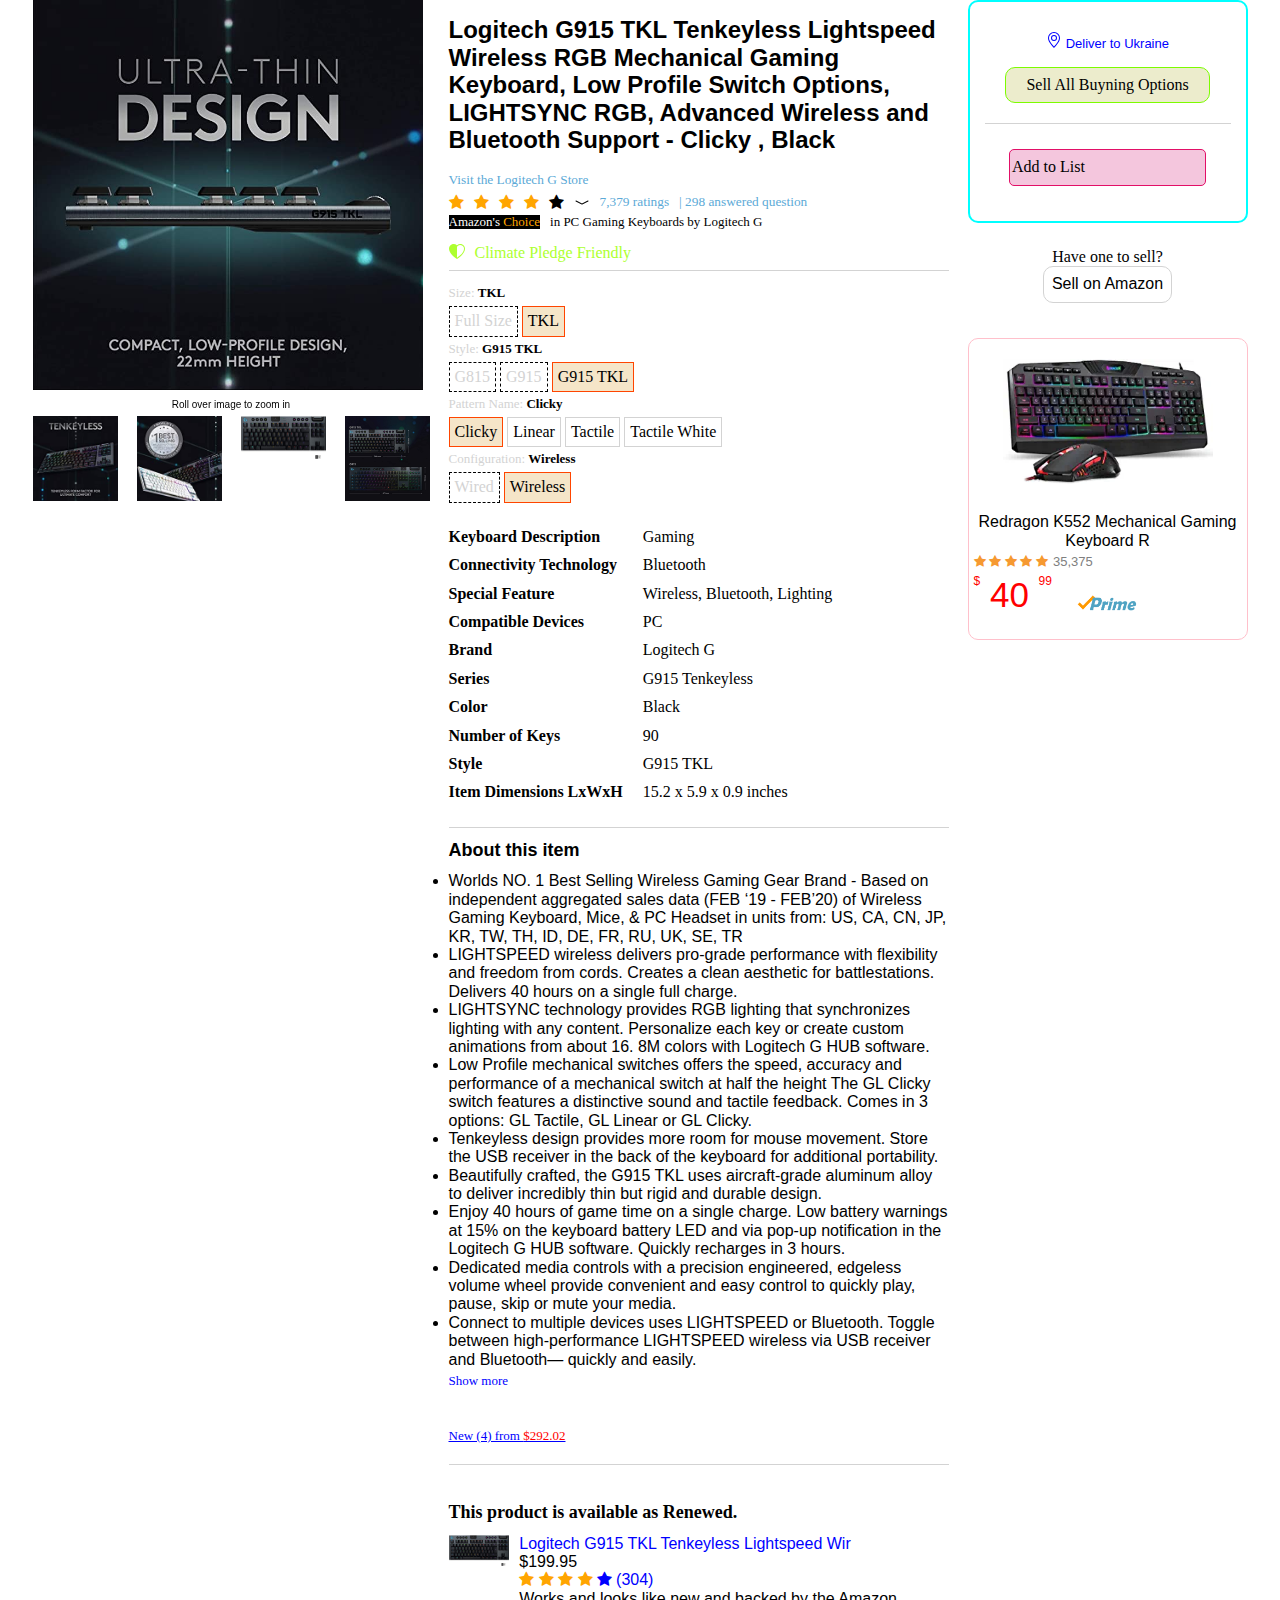
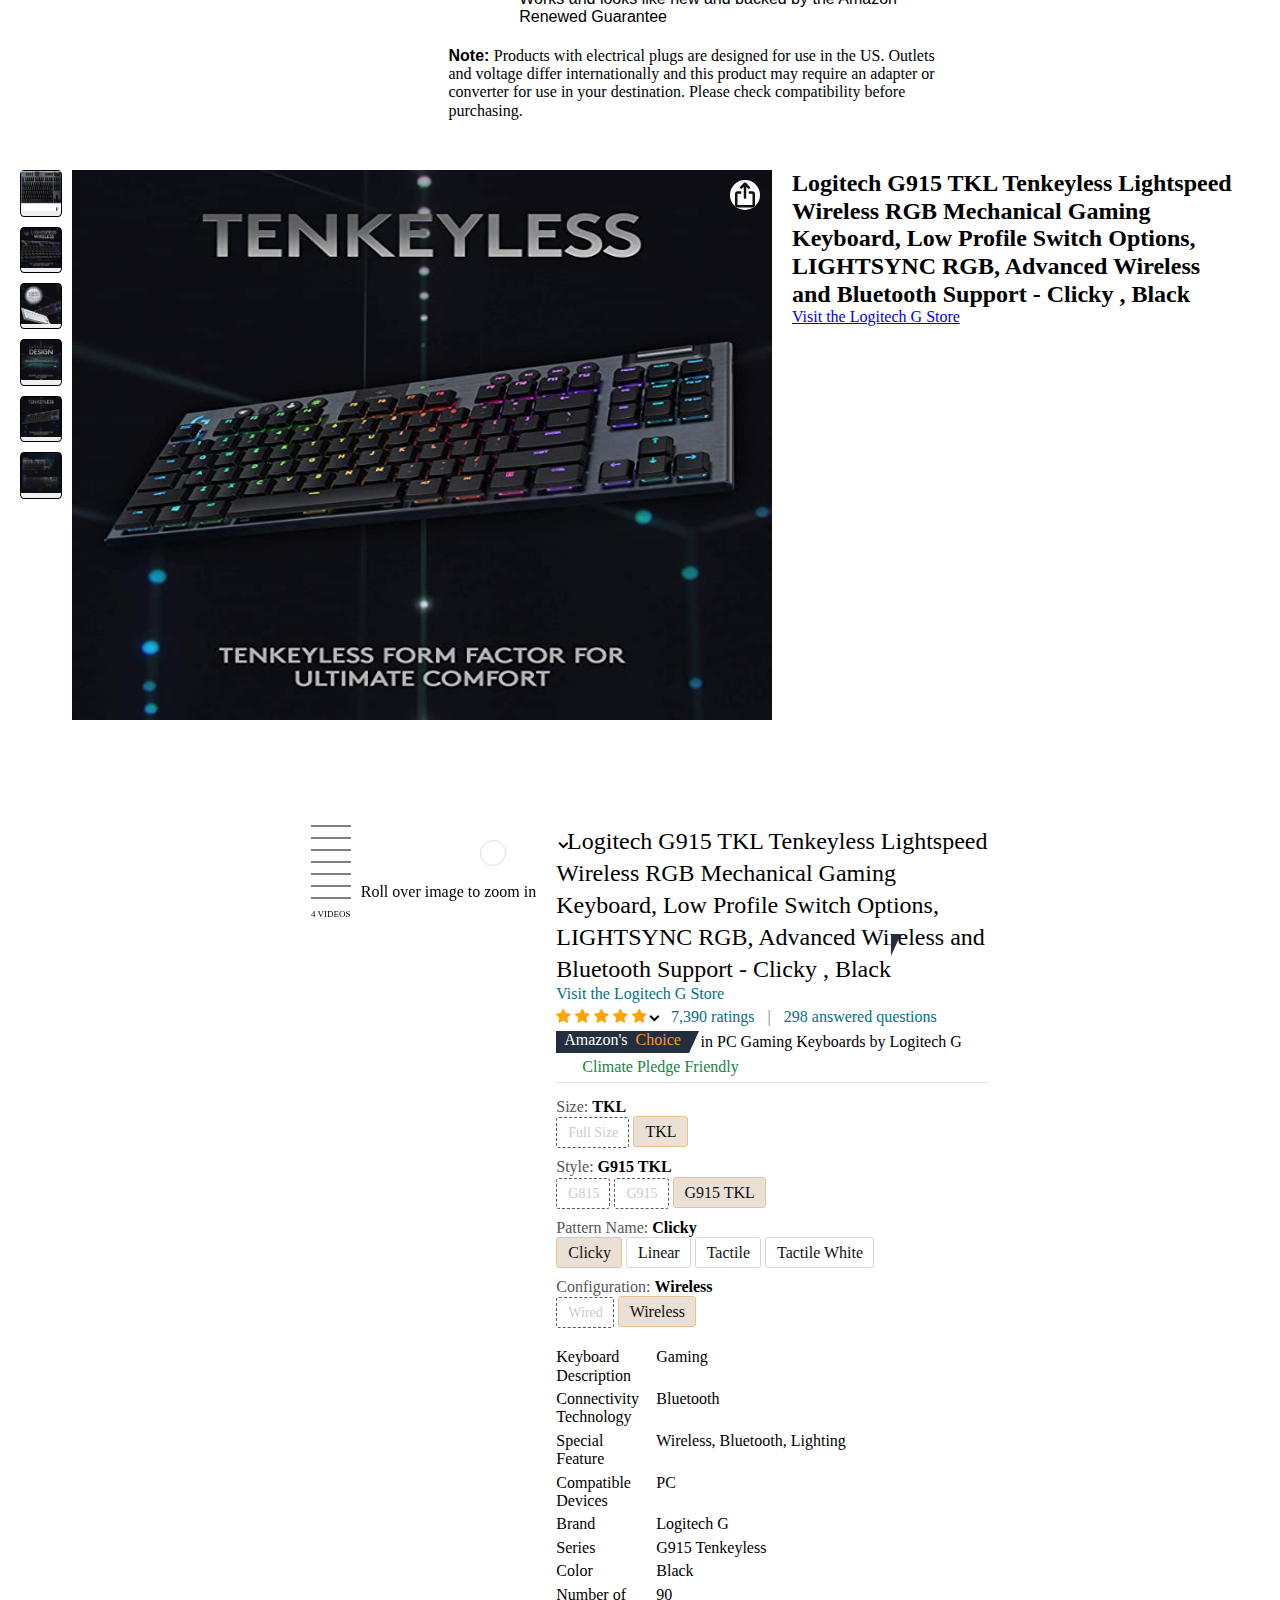
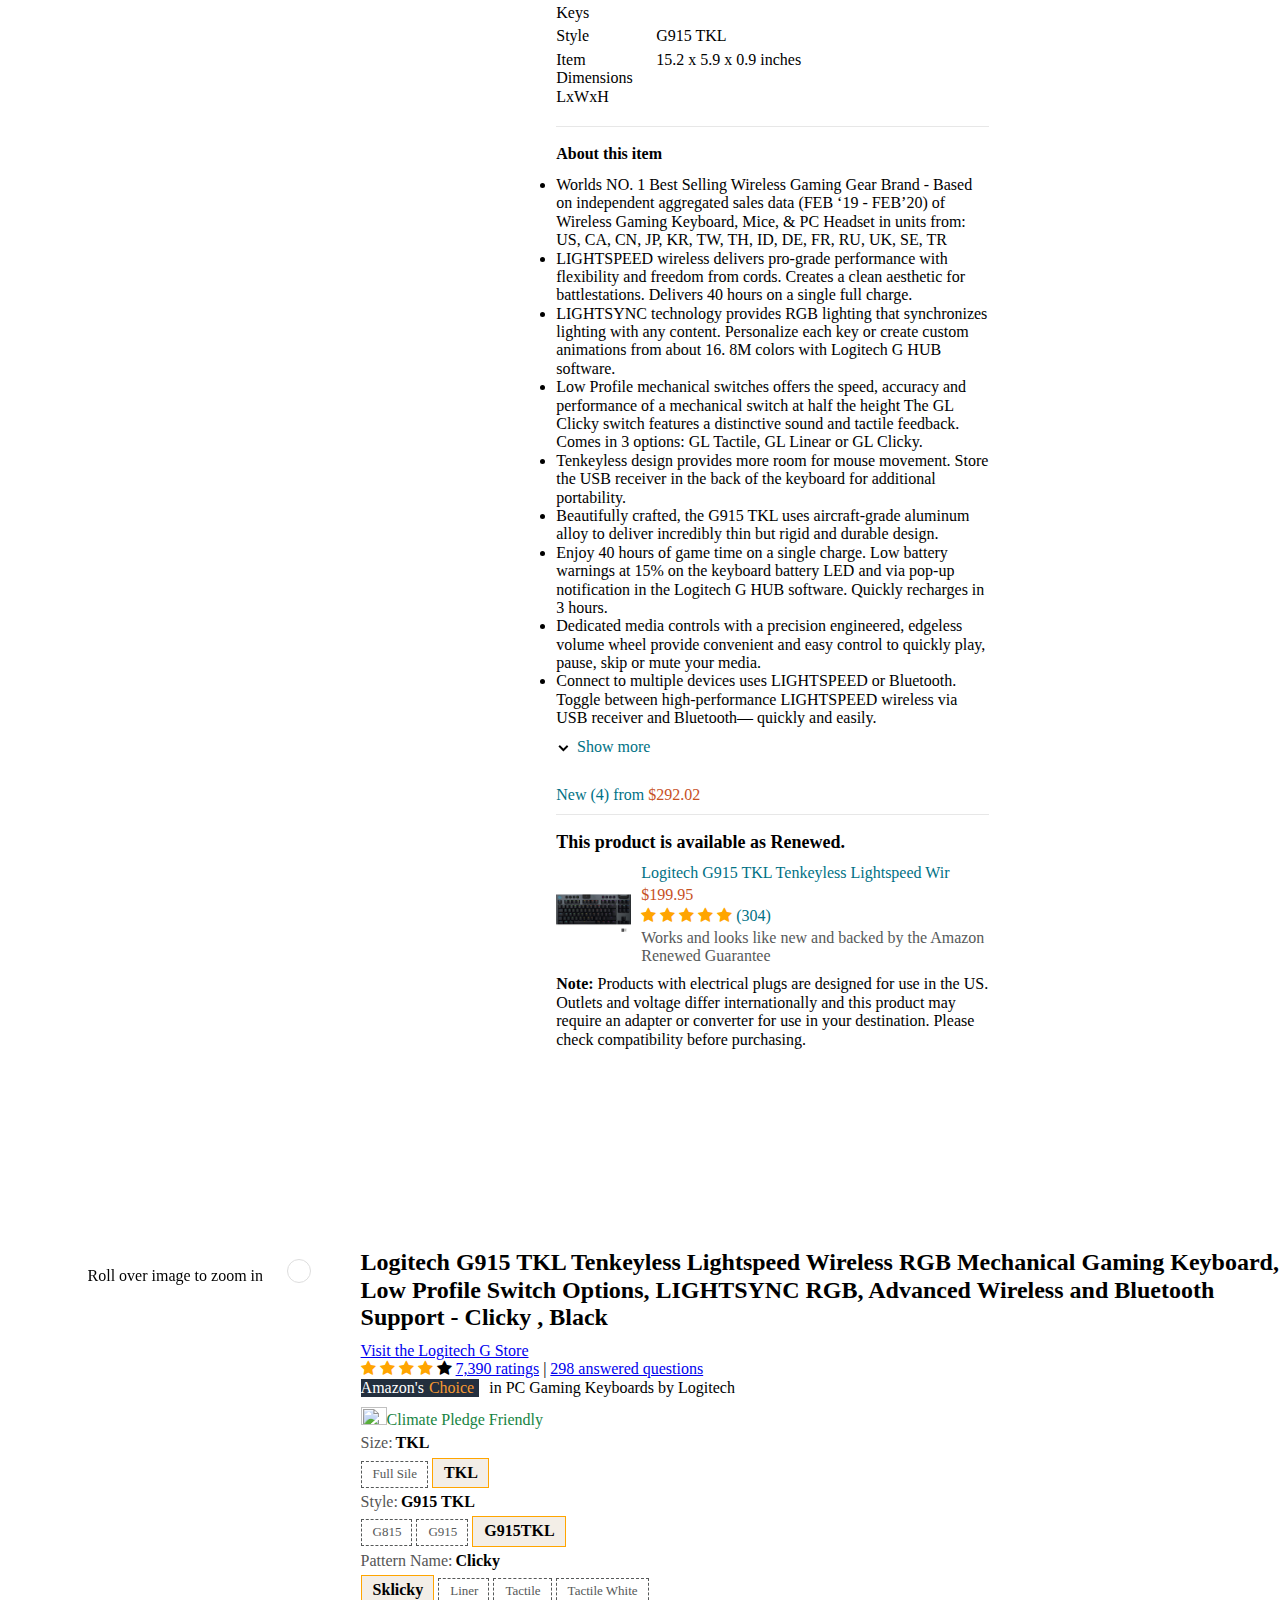
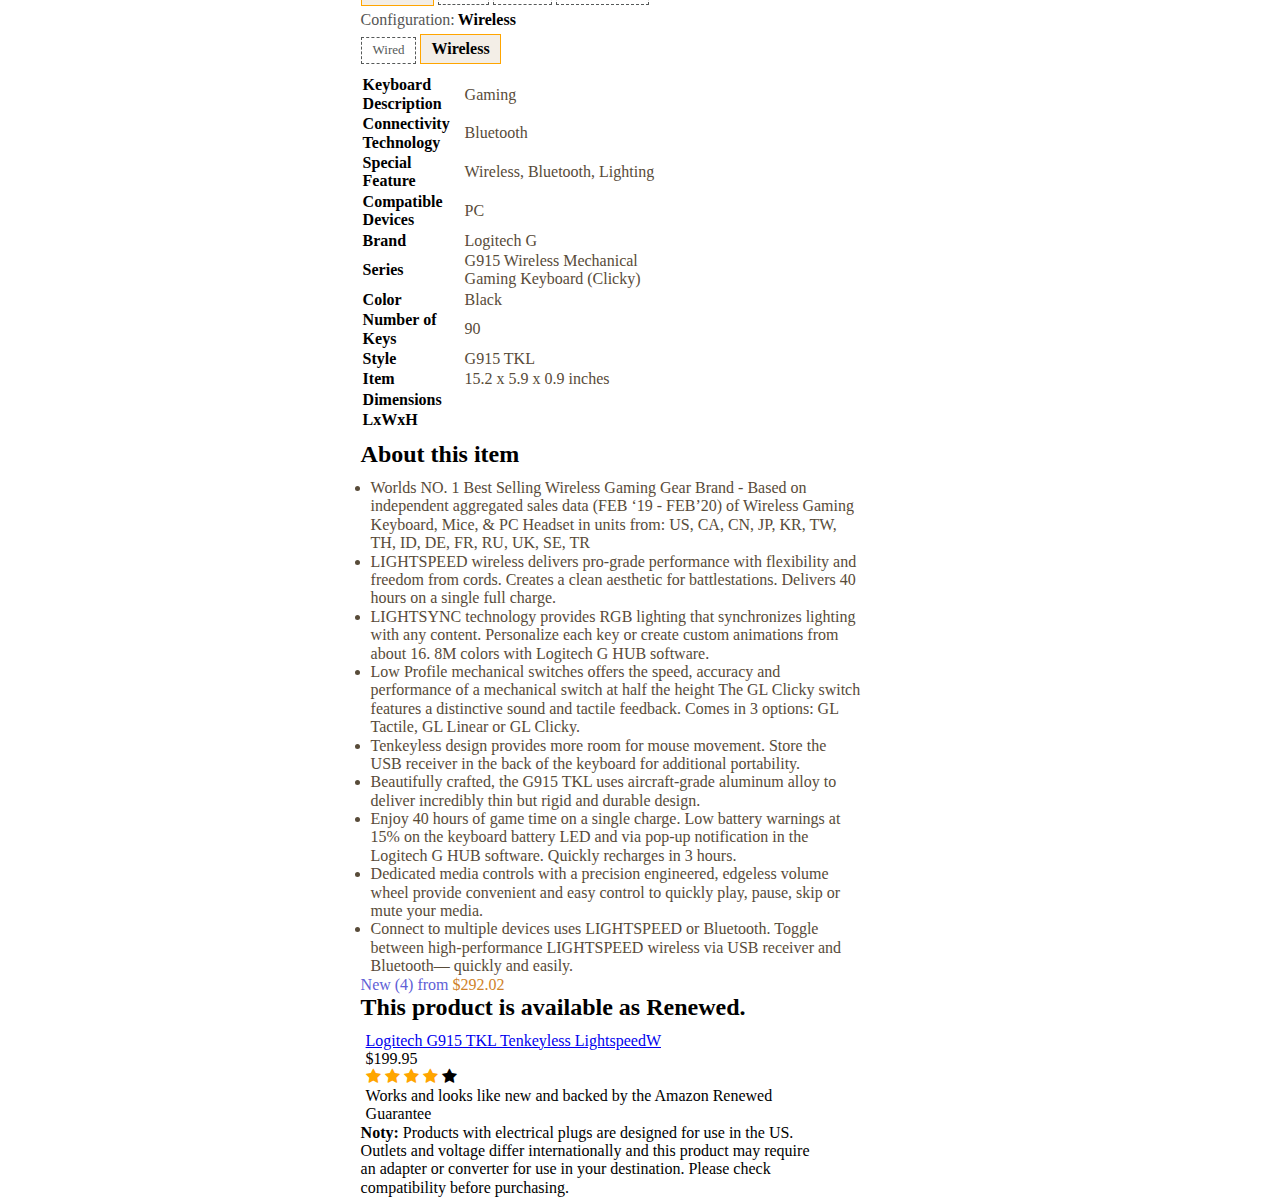
==== commit 952f3b06: "Merge branch 'main' of https://github.com/K0N0HATV/Hm_6" ====
--- a/html/index.html
+++ b/html/index.html
@@ -556,10 +556,10 @@
           <p class="p1">Amazon's<span class="main1">Choice</span></p>
           <p>in PC Gaming Keyboards by Logitech</p>
         </div>
-
+        <div class="aimg">
         <a class="a_img" href="#"><img class="img1" src="https://m.media-amazon.com/images/I/111pigi1ylL.png"
             alt="">Climate Pledge Friendly</a>
-
+          </div>
         <p class="p2">Size:<span class="spantkl">TKL</span></p>
         <button class="disable">Full Sile</button>
         <button class="active">TKL</button>
@@ -575,7 +575,8 @@
         <p class="p2">Configuration:<span class="spantkl">Wireless</span></p>
         <button class="disable">Wired</button>
         <button class="active">Wireless</button>
-        <table>
+
+        <table class="table">
           <tr>
             <td class="td1">Keyboard Description</td>
             <td class="td2">Gaming</td>
@@ -657,9 +658,8 @@
           <div>
             <img src="https://m.media-amazon.com/images/I/41cFYGx8moL._FMPNG_SL75_.jpg" alt="">
           </div>
-          <div>
-            <a href="https://www.amazon.com/dp/B08KTPST1R/ref=dp_cr_wdg_tit_rfb">Logitech G915 TKL Tenkeyless Lightspeed
-              W</a>
+          <div class="div4_1">
+            <a href="https://www.amazon.com/dp/B08KTPST1R/ref=dp_cr_wdg_tit_rfb">Logitech G915 TKL Tenkeyless LightspeedW</a>
             <p>$199.95</p>
             <span class="fa fa-star checked"></span>
             <span class="fa fa-star checked"></span>
@@ -669,11 +669,14 @@
             <p>Works and looks like new and backed by the Amazon Renewed Guarantee</p>
           </div>
         </div>
-        <p><span>Notye: </span>Products with electrical plugs are designed for use in the US. Outlets and voltage differ
+        <p class="p5"><span class="span6"><b>Noty:</b></span> Products with electrical plugs are designed for use in the US. Outlets and voltage differ
           internationally and this product may require an adapter or converter for use in your destination. Please check
           compatibility before purchasing.</p>
 
       </div>
+
+
+
     </div>
 
 
--- a/css/style.css
+++ b/css/style.css
@@ -819,11 +819,11 @@
 .Zlo_Off .container {
   gap: 40px;
   height: 1000px;
-  min-width: 996px;
+  min-width: 1140px;
   display: flex;
 }
 .Zlo_Off .container .left_block {
-  padding-left: 50px;
+  margin-left: 30px;
   gap: 10px;
   display: flex;
   flex-direction: column;
@@ -831,106 +831,14 @@
   position: -webkit-sticky;
   position: sticky;
   width: 642px;
+  height: 600px;
   top: 4px;
 }
 .Zlo_Off .container .left_block .top p {
   text-align: center;
   gap: 40px;
 }
-.Zlo_Off .container .right_block {
-  margin-left: 100px;
-}
-.Zlo_Off .container .right_block .checked {
-  color: orange;
-}
-.Zlo_Off .container .right_block .mane {
-  display: flex;
-}
-.Zlo_Off .container .right_block .befor::before {
-  content: "|";
-}
-.Zlo_Off .container .right_block .main {
-  display: flex;
-  gap: 10px;
-}
-.Zlo_Off .container .right_block .p1 {
-  background-color: #232F3E;
-  border-color: #232F3E;
-  display: inline-block;
-  min-width: 80px;
-  color: #fff;
-}
-.Zlo_Off .container .right_block .main1 {
-  color: #F69931;
-  padding-left: 5px;
-  padding-right: 5px;
-}
-.Zlo_Off .container .right_block .a_img {
-  color: #168342 !important;
-  text-decoration: none !important;
-}
-.Zlo_Off .container .right_block .img1 {
-  width: 26px;
-  height: 18px;
-}
-.Zlo_Off .container .right_block .p2 {
-  color: #555;
-  font-weight: 400;
-}
-.Zlo_Off .container .right_block .spantkl {
-  font-weight: 700;
-  color: black;
-  padding-left: 3px;
-}
-.Zlo_Off .container .right_block .disable {
-  padding: 5px 10px 5px 11px;
-  color: #565959;
-  background-color: transparent;
-  border: 1px dashed;
-  font-size: 13px;
-  cursor: pointer;
-}
-.Zlo_Off .container .right_block .disable:hover {
-  color: black;
-  font-weight: 700;
-}
-.Zlo_Off .container .right_block .active {
-  cursor: pointer;
-  padding: 5px 10px 5px 11px;
-  background-color: #f3eee7;
-  border: 1px solid orange;
-  font-weight: 700;
-}
-.Zlo_Off .container .right_block .td1 {
-  width: 100px;
-  font-weight: 700;
-}
-.Zlo_Off .container .right_block .td2 {
-  width: 200px;
-  color: #584b39;
-}
-.Zlo_Off .container .right_block ul {
-  margin-top: 10px;
-  padding-left: 10px;
-  width: 500px;
-}
-.Zlo_Off .container .right_block li {
-  color: #584b39;
-}
-.Zlo_Off .container .right_block .a3 {
-  color: rgb(96, 96, 214);
-  text-decoration: none;
-}
-.Zlo_Off .container .right_block .span_prize {
-  color: #cf8229;
-}
-.Zlo_Off .container .right_block .div4 {
-  display: flex;
-}
-.Zlo_Off .container .right_block .Bottom_img .img {
-  width: 85px;
-}
-.Zlo_Off .container .right_block .btn {
+.Zlo_Off .container .left_block .top .btn {
   background-image: url("https://m.media-amazon.com/images/G/01/share-icons/share-std.svg");
   border: 1px solid #ddd;
   border-radius: 50%;
@@ -944,4 +852,124 @@
   height: 24px;
   width: 24px;
   cursor: pointer;
+}
+.Zlo_Off .container .right_block h2 {
+  margin-bottom: 10px;
+}
+.Zlo_Off .container .right_block .checked {
+  color: orange;
+}
+.Zlo_Off .container .right_block .mane {
+  display: flex;
+}
+.Zlo_Off .container .right_block .befor::before {
+  content: "|";
+}
+.Zlo_Off .container .right_block .main {
+  display: flex;
+  gap: 10px;
+}
+.Zlo_Off .container .right_block .p1 {
+  background-color: #232F3E;
+  border-color: #232F3E;
+  display: inline-block;
+  min-width: 80px;
+  color: #fff;
+}
+.Zlo_Off .container .right_block .main1 {
+  color: #F69931;
+  padding-left: 5px;
+  padding-right: 5px;
+}
+.Zlo_Off .container .right_block .aimg {
+  margin-top: 10px;
+}
+.Zlo_Off .container .right_block .a_img {
+  color: #168342 !important;
+  text-decoration: none !important;
+}
+.Zlo_Off .container .right_block .img1 {
+  width: 26px;
+  height: 18px;
+}
+.Zlo_Off .container .right_block .p2 {
+  color: #555;
+  font-weight: 400;
+  margin-top: 5px;
+  margin-bottom: 5px;
+}
+.Zlo_Off .container .right_block .spantkl {
+  font-weight: 700;
+  color: black;
+  padding-left: 3px;
+}
+.Zlo_Off .container .right_block .disable {
+  margin: 10 10;
+  padding: 5px 10px 5px 11px;
+  color: #565959;
+  background-color: transparent;
+  border: 1px dashed;
+  font-size: 13px;
+  cursor: pointer;
+}
+.Zlo_Off .container .right_block .disable:hover {
+  color: black;
+  font-weight: 700;
+}
+.Zlo_Off .container .right_block .active {
+  margin: 10 10;
+  cursor: pointer;
+  padding: 5px 10px 5px 11px;
+  background-color: #f3eee7;
+  border: 1px solid orange;
+  font-weight: 700;
+}
+.Zlo_Off .container .right_block .table {
+  margin-top: 10px;
+  margin-bottom: 10px;
+}
+.Zlo_Off .container .right_block .td1 {
+  width: 100px;
+  font-weight: 700;
+}
+.Zlo_Off .container .right_block .td2 {
+  width: 200px;
+  color: #584b39;
+}
+.Zlo_Off .container .right_block ul {
+  margin-top: 10px;
+  padding-left: 10px;
+  width: 500px;
+}
+.Zlo_Off .container .right_block li {
+  color: #584b39;
+}
+.Zlo_Off .container .right_block .a3 {
+  color: rgb(96, 96, 214);
+  text-decoration: none;
+}
+.Zlo_Off .container .right_block .span_prize {
+  color: #cf8229;
+}
+.Zlo_Off .container .right_block .div4 {
+  display: flex;
+}
+.Zlo_Off .container .right_block .div4 p {
+  width: 450px;
+}
+.Zlo_Off .container .right_block .div4 .div4_1 {
+  padding-left: 5px;
+}
+.Zlo_Off .container .right_block .Bottom_img {
+  position: relative;
+}
+.Zlo_Off .container .right_block .Bottom_img .img {
+  display: flex;
+  width: 85px;
+}
+.Zlo_Off .container .right_block .p5 {
+  width: 450px;
+}
+.Zlo_Off .container .right_block .p5 .span6 {
+  font-size: bold;
 }/*# sourceMappingURL=style.css.map */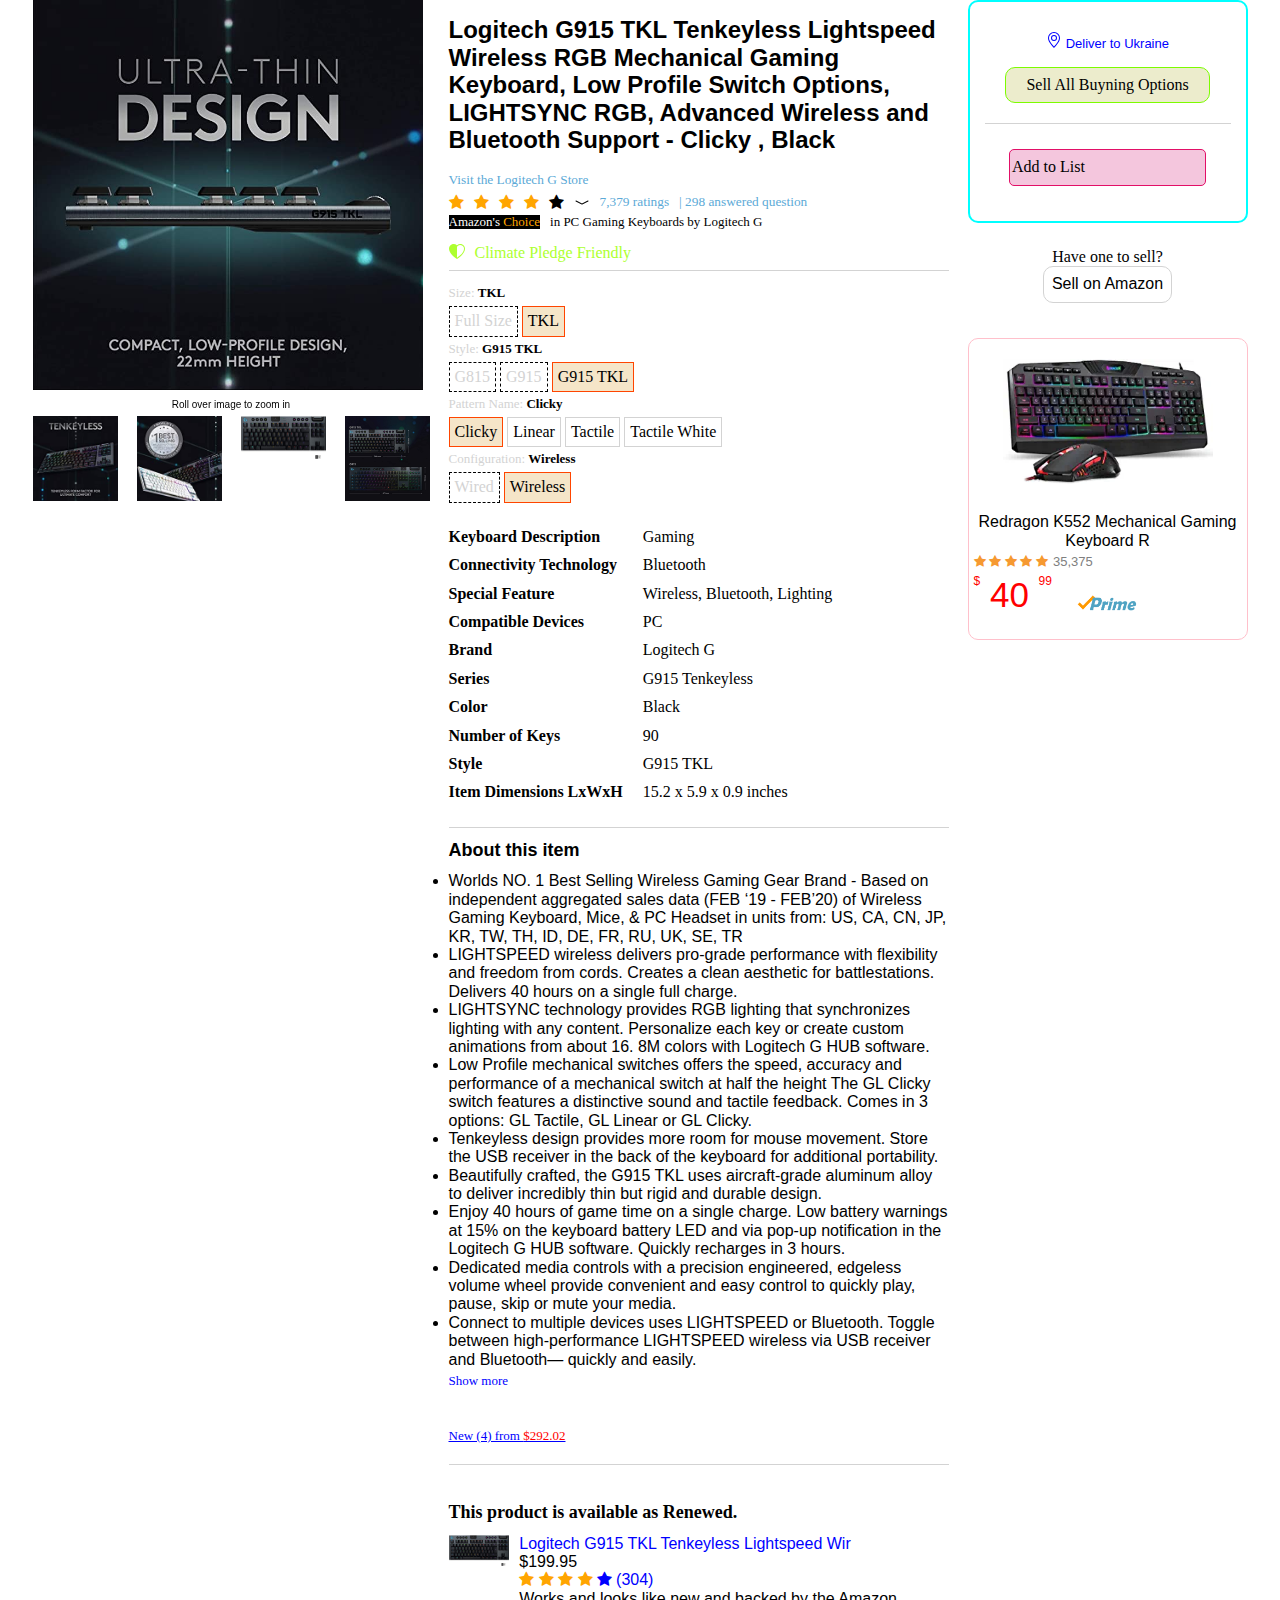
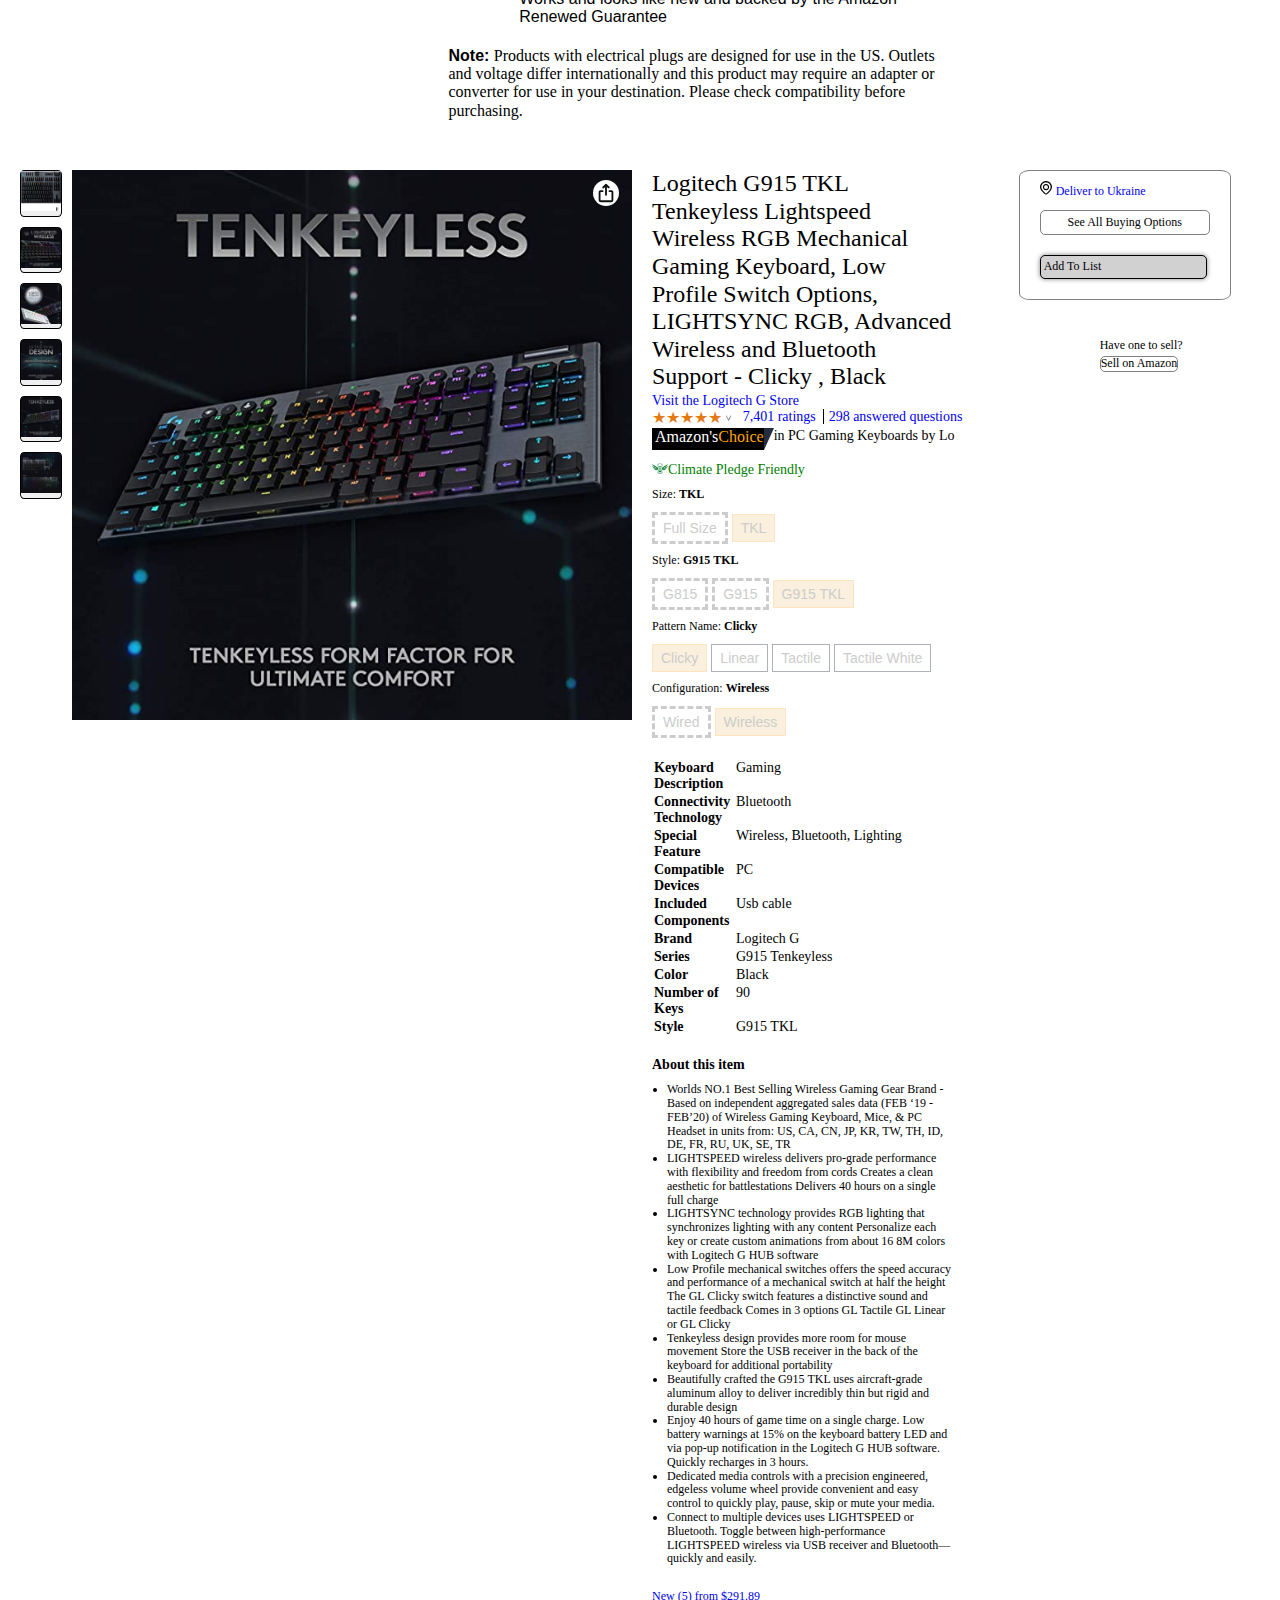
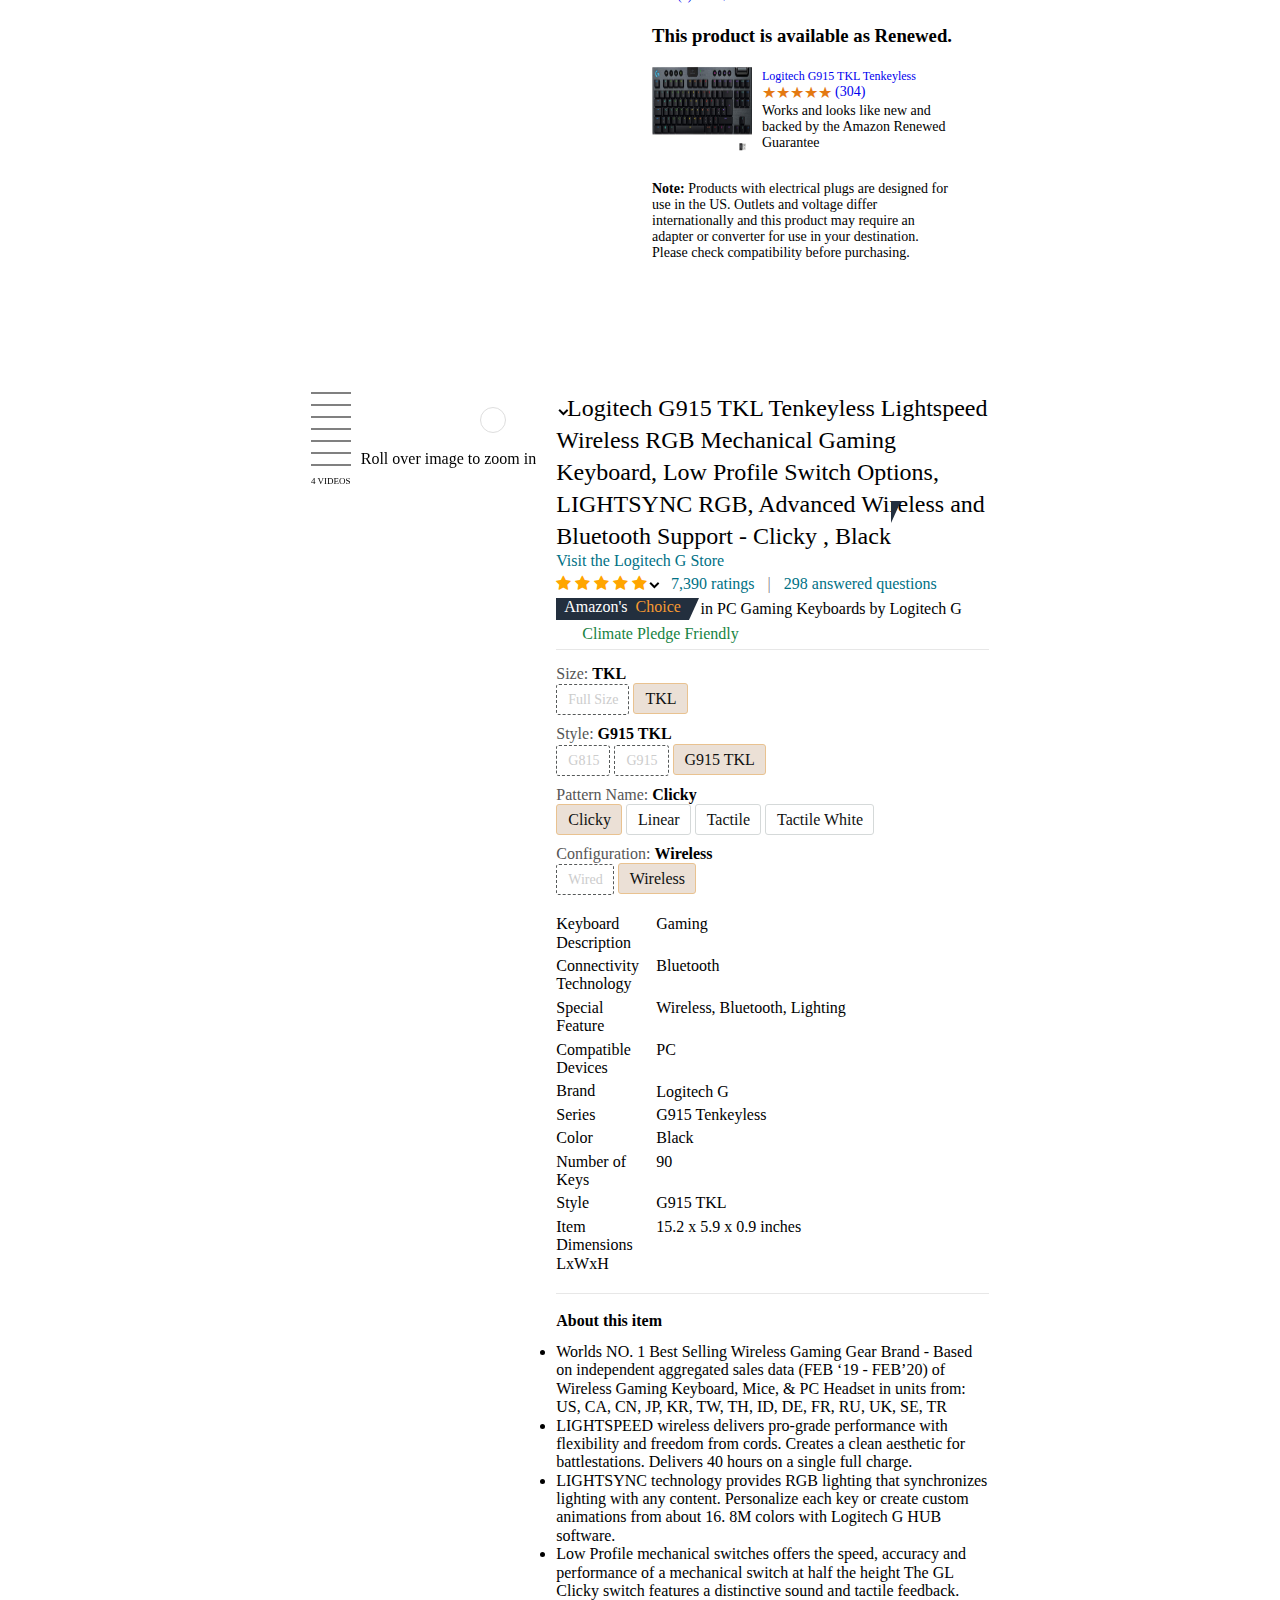
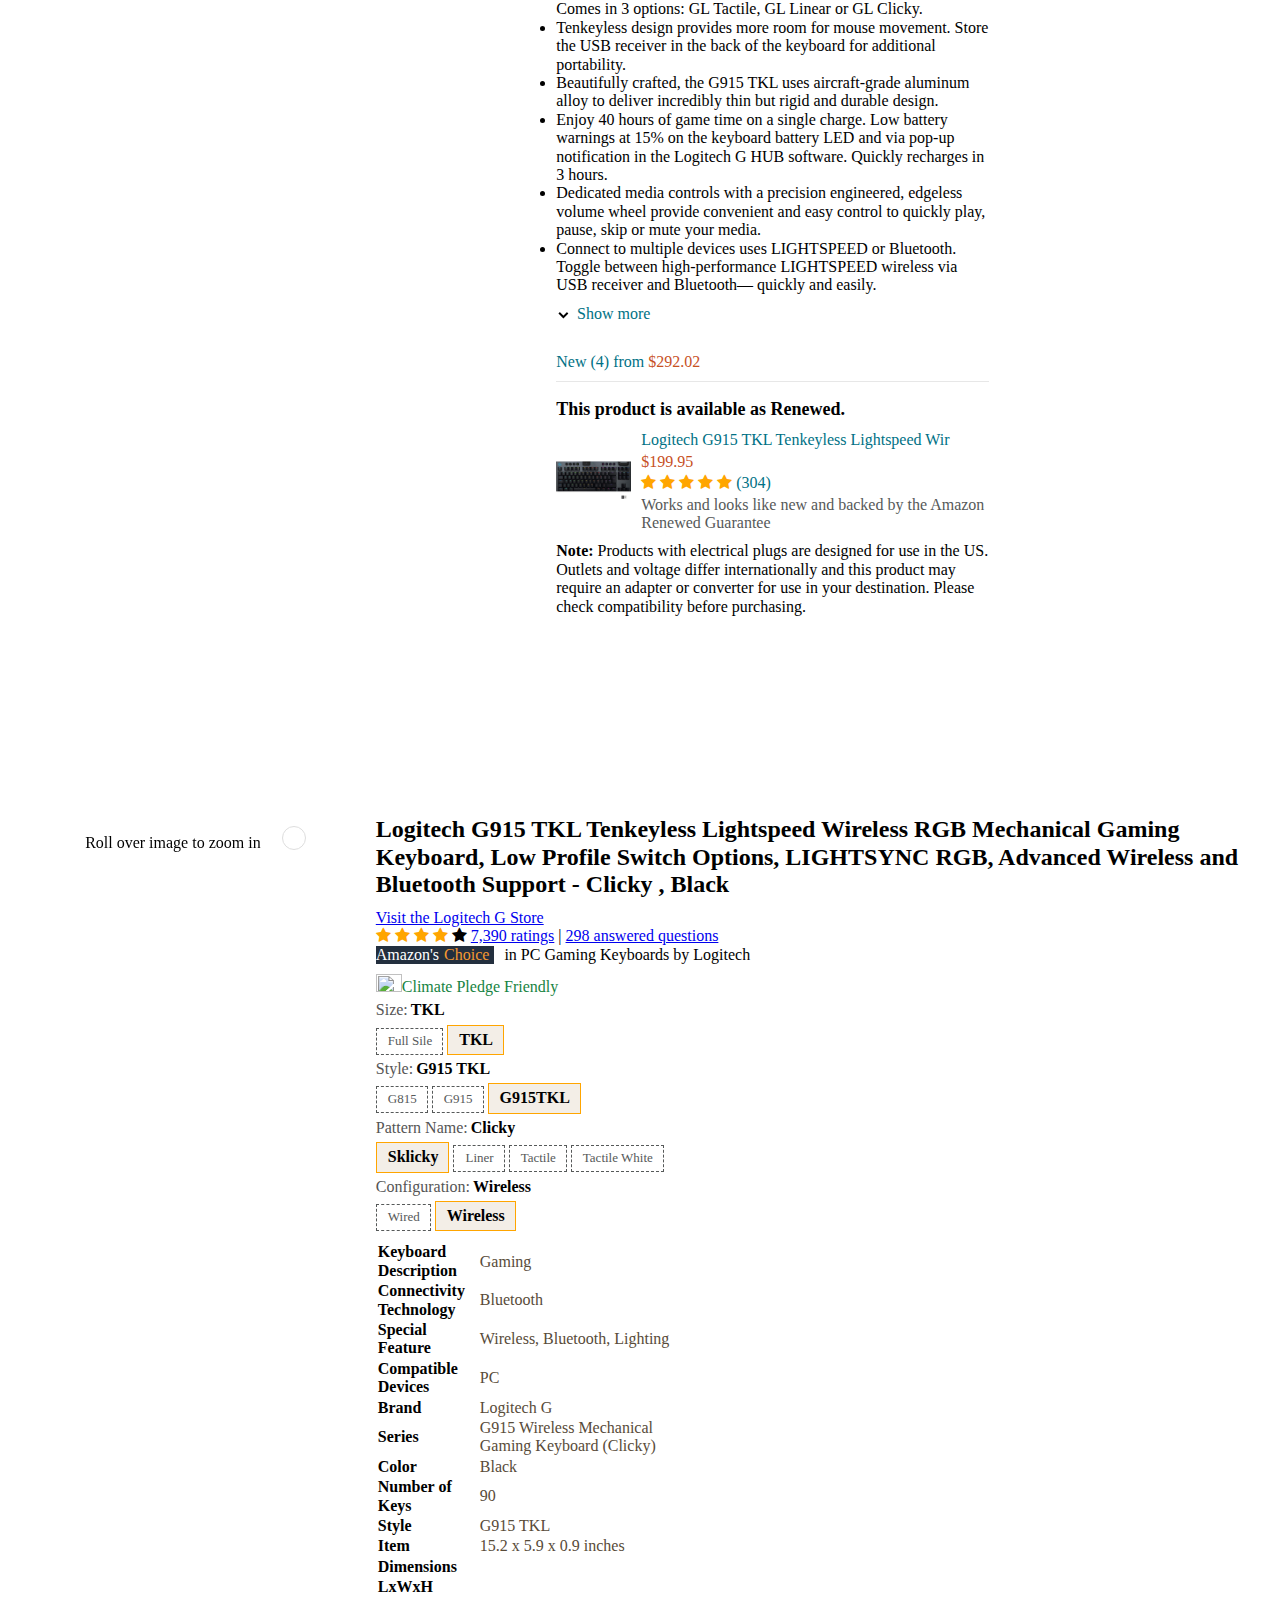
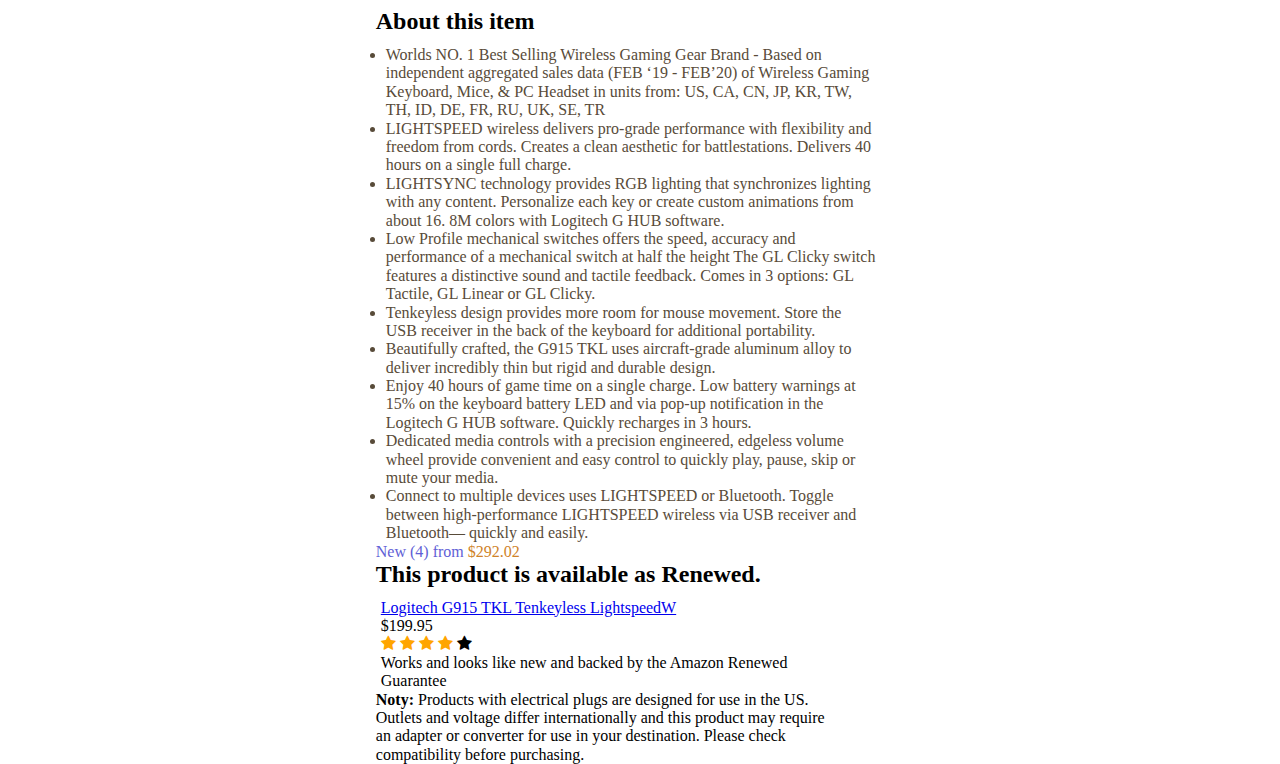
==== commit 6ddc7dc3: "Merge branch 'main' into Tengiz" ====
--- a/html/index.html
+++ b/html/index.html
@@ -227,6 +227,7 @@
 
 
 
+
       <div class="part_3">
         <div class="part_3_1">
           <div>
@@ -258,6 +259,7 @@
           <form
             action="https://sellercentral.amazon.com/ap/signin?clientContext=134-1938436-6321767&openid.return_to=https%3A%2F%2Fsellercentral.amazon.com%2Fabis%2Flisting%2Fsyh%2Fref%3Dudp_sdp_sell%3F_encoding%3DUTF8%26mons_sel_best_mkid%3Damzn1.mp.o.ATVPDKIKX0DER%26ld%3DAMZUDP%26coliid%3D%26asin%3DB085RFFC9Q%26colid%3D%26qid%3D%26sr%3D&openid.identity=http%3A%2F%2Fspecs.openid.net%2Fauth%2F2.0%2Fidentifier_select&openid.assoc_handle=sc_na_amazon_v2&openid.mode=checkid_setup&openid.claimed_id=http%3A%2F%2Fspecs.openid.net%2Fauth%2F2.0%2Fidentifier_select&openid.ns=http%3A%2F%2Fspecs.openid.net%2Fauth%2F2.0&mons_redirect=sign_in&ssoResponse=eyJ6aXAiOiJERUYiLCJlbmMiOiJBMjU2R0NNIiwiYWxnIjoiQTI1NktXIn0.b0TfiBe0rRQKl0cN0aXfGjHTbUCdtzKgPpRCOjzuplKGNXt0cPZohg.ApO8EKzSinJsf2Oo.[base64].C8x5dE4hG175s4Bt-pYijA"
             method="get"><button>Sell on Amazon</button></form>
+
         </div>
 
 
@@ -317,25 +319,235 @@
 
   <section id="Tengiz">
     <div class="amazon">
-      <div class="list">
-        <ul>
-          <li><button class="button"><img class="li_button" src="./../img/61V2O4vbYhL._AC_SX679_.jpg"
-                alt="button"></button></li>
-          <li><button class="button"><img class="li_button" src="./../img/Lightspeed wireless.jpg"
-                alt="button"></button></li>
-          <li><button class="button"><img class="li_button" src="./../img/1best_selling.jpg" alt="button"></button></li>
-          <li><button class="button"><img class="li_button" src="./../img/ultra_thin.jpg" alt="button"></button></li>
-          <li><button class="button"><img class="li_button" src="./../img/tenkeyless.jpg" alt="button"></button></li>
-          <li><button class="button"><img class="li_button" src="./../img/G915.jpg" alt="button"></button></li>
-
-        </ul>
+      <div class="block1">
+        <div class="list">
+          <ul>
+            <li><button class="small_picture"><img class="li_button" src="./../img/61V2O4vbYhL._AC_SX679_.jpg"
+                  alt="button"></button></li>
+            <li><button class="small_picture"><img class="li_button" src="./../img/Lightspeed wireless.jpg"
+                  alt="button"></button></li>
+            <li><button class="small_picture"><img class="li_button" src="./../img/1best_selling.jpg"
+                  alt="button"></button></li>
+            <li><button class="small_picture"><img class="li_button" src="./../img/ultra_thin.jpg"
+                  alt="button"></button>
+            </li>
+            <li><button class="small_picture"><img class="li_button" src="./../img/tenkeyless.jpg"
+                  alt="button"></button>
+            </li>
+            <li><button class="small_picture"><img class="li_button" src="./../img/G915.jpg" alt="button"></button></li>
+
+          </ul>
+        </div>
+        <div class="big_picture">
+
+          <img class="picture" src="./../img/tenkeyless.jpg" alt="img">
+          <a href="share"> <img class="share" src="./../img/share-std.svg">
+          </a>
+        </div>
       </div>
-      <div class="big_picture">
-
-        <img class="picture" src="./../img/tenkeyless.jpg" alt="img">
-        <a href="share"> <img class="share" src="./../img/share-std.svg">
-        </a>
+
+      <div>
+        <div class="block2">
+          <div class="text">
+            <h2>Logitech G915 TKL Tenkeyless Lightspeed Wireless RGB Mechanical Gaming Keyboard, Low Profile Switch
+              Options,
+              LIGHTSYNC RGB, Advanced Wireless and Bluetooth Support - Clicky , Black</h2>
+            <a class="link"
+              href="https://www.amazon.com/stores/LogitechG/page/0F4BFDF6-CD4A-4A8C-83A2-3104165D740C?ref_=ast_bln">Visit
+              the Logitech G Store </a>
+
+
+          </div>
+          <div class="block3">
+            <div class="stars">
+              <span>&#9733;</span><span>&#9733;</span><span>&#9733;</span><span>&#9733;</span><span>&#9733;</span>
+            </div>
+            <p class="rotate1">></p>
+            <a
+              href="https://www.amazon.com/dp/B085RFFC9Q?pd_rd_i=B085RFFC9Q&pf_rd_p=faa90cdd-671c-4d4c-a2bd-e438f0be59e9&pf_rd_r=W7JS00YNMF6SYKQFBZMK&pd_rd_wg=SmWY7&pd_rd_w=Ox7FV&pd_rd_r=f47be754-db31-4b6a-94f0-b3863d7fa34f&th=1#customerReviews">7,401
+              ratings </a>
+            <div class="vl"></div>
+            <a class="answer"
+              href="https://www.amazon.com/dp/B085RFFC9Q?pd_rd_i=B085RFFC9Q&pf_rd_p=faa90cdd-671c-4d4c-a2bd-e438f0be59e9&pf_rd_r=W7JS00YNMF6SYKQFBZMK&pd_rd_wg=SmWY7&pd_rd_w=Ox7FV&pd_rd_r=f47be754-db31-4b6a-94f0-b3863d7fa34f&th=1#customerReviews">298
+              answered questions </a>
+
+          </div>
+          <div class="green">
+            <div class="block5">
+              <div class="block5">
+                <span class="Amazons">Amazon's</span>
+                <span class="Choice">Choice</span>
+                <span class="triangle"></span>
+              </div>
+              <span class="PC">in PC Gaming Keyboards by Lo</span>
+            </div>
+            <div class="Climate">
+              <a href="amazon.com"><img src="./../img/111pigi1ylL.png" alt="111"><span class="green_span">Climate Pledge
+                  Friendly</span> </a>
+            </div>
+            <div class="filter">
+              <p class="filter_p">Size: <span>TKL</span></p>
+              <button class="disable">Full Size</button>
+              <button class="active">TKL</button>
+              <p class="filter_p">Style: <span>G915 TKL</span></p>
+              <button class="disable">G815</button>
+              <button class="disable">G915</button>
+              <button class="active">G915 TKL</button>
+              <p class="filter_p">Pattern Name: <span>Clicky</span></p>
+              <button class="active">Clicky</button>
+              <button class="button">Linear</button>
+              <button class="button">Tactile</button>
+              <button class="button">Tactile White</button>
+              <p class="filter_p">Configuration: <span>Wireless</span></p>
+              <button class="disable">Wired</button>
+              <button class="active">Wireless</button>
+
+
+            </div>
+            <div class="Description">
+              <table class="table_description">
+                <tr>
+                  <th> Keyboard Description</th>
+                  <td> Gaming</th>
+                  </td>
+                </tr>
+                <tr>
+                  <th> Connectivity Technology</th>
+                  <td> Bluetooth</th>
+                  </td>
+                </tr>
+                <tr>
+                  <th> Special Feature</th>
+                  <td> Wireless, Bluetooth, Lighting</th>
+                  </td>
+                </tr>
+
+                <tr>
+                  <th> Compatible Devices</th>
+                  <td> PC</th>
+                  </td>
+                </tr>
+                <tr>
+                  <th> Included Components</th>
+                  <td> Usb cable</th>
+                  </td>
+                </tr>
+                <tr>
+                  <th> Brand</th>
+                  <td> Logitech G</th>
+                  </td>
+                </tr>
+                <tr>
+                  <th> Series</th>
+                  <td> G915 Tenkeyless
+                    </th>
+                  </td>
+                </tr>
+                <tr>
+                  <th> Color</th>
+                  <td> Black
+                    </th>
+                  </td>
+                </tr>
+                <tr>
+                  <th> Number of Keys </th>
+                  <td> 90
+                    </th>
+                  </td>
+                </tr>
+                <tr>
+                  <th> Style </th>
+                  <td> G915 TKL
+                    </th>
+                  </td>
+                </tr>
+
+
+              </table>
+              <div class="About_Item">
+                <h3>About this item</h3>
+                <ul>
+                  <li>Worlds NO.1 Best Selling Wireless Gaming Gear Brand - Based on independent aggregated sales data
+                    (FEB
+                    ‘19 - FEB’20) of Wireless Gaming Keyboard, Mice, & PC Headset in units from: US, CA, CN, JP, KR, TW,
+                    TH,
+                    ID, DE, FR, RU, UK, SE, TR</li>
+                  <li>LIGHTSPEED wireless delivers pro-grade performance with flexibility and freedom from cords Creates
+                    a
+                    clean aesthetic for battlestations Delivers 40 hours on a single full charge</li>
+                  <li>LIGHTSYNC technology provides RGB lighting that synchronizes lighting with any content Personalize
+                    each key or create custom animations from about 16 8M colors with Logitech G HUB software</li>
+                  <li>Low Profile mechanical switches offers the speed accuracy and performance of a mechanical switch
+                    at
+                    half the height The GL Clicky switch features a distinctive sound and tactile feedback Comes in 3
+                    options GL Tactile GL Linear or GL Clicky</li>
+                  <li>Tenkeyless design provides more room for mouse movement Store the USB receiver in the back of the
+                    keyboard for additional portability</li>
+                  <li>Beautifully crafted the G915 TKL uses aircraft-grade aluminum alloy to deliver incredibly thin but
+                    rigid and durable design</li>
+                  <li>Enjoy 40 hours of game time on a single charge. Low battery warnings at 15% on the keyboard
+                    battery
+                    LED and via pop-up notification in the Logitech G HUB software. Quickly recharges in 3 hours.</li>
+                  <li>Dedicated media controls with a precision engineered, edgeless volume wheel provide convenient and
+                    easy control to quickly play, pause, skip or mute your media.</li>
+                  <li>Connect to multiple devices uses LIGHTSPEED or Bluetooth. Toggle between high-performance
+                    LIGHTSPEED
+                    wireless via USB receiver and Bluetooth— quickly and easily.</li>
+
+                </ul>
+
+              </div>
+
+            </div>
+            <div class="New">
+              <a class="link1"
+                href="https://www.amazon.com/dp/B085RMD5TP/ref=olp-opf-redir?aod=1&ie=UTF8&condition=NEW">
+                New
+                (5) from $291.89</a>
+            </div>
+
+            <div class="Renewed">
+              <h3 class="Renewed_h3">This product is available as Renewed.</h3>
+              <div class="Renewed_foto">
+                <img src="./../img/61V2O4vbYhL._AC_SX679_.jpg" alt="11">
+                <div>
+                  <a class="link1" href="https://www.amazon.com/dp/B08VHMS4QY/ref=dp_cr_wdg_tit_rfb">
+                    Logitech G915 TKL Tenkeyless</a>
+                  <div class="block4">
+                    <div class="stars1">
+                      <span>&#9733;</span><span>&#9733;</span><span>&#9733;</span><span>&#9733;</span><span>&#9733;</span>
+                    </div>
+                    <a href="amazon.com">(304)</a>
+                  </div>
+                  <p>Works and looks like new and backed by the Amazon Renewed Guarantee</p>
+                </div>
+
+              </div>
+              <p class="Note"> <b>Note:</b> Products with electrical plugs are designed for use in the US. Outlets and
+                voltage differ internationally and this product may require an adapter or converter for use in your
+                destination. Please check compatibility before purchasing.</p>
+            </div>
+          </div>
+        </div>
       </div>
+        <div class="delivery">
+          <div class="pin">
+            <img src="./../img/pin.png" alt="pin">
+            <a class="link"
+              href="https://www.amazon.com/stores/LogitechG/page/0F4BFDF6-CD4A-4A8C-83A2-3104165D740C?ref_=ast_bln">Deliver
+              to Ukraine</a>
+            <button class="Delivery_Button">See All Buying Options</button>
+            <button class="Add_Button">Add To List</button>
+          </div>
+          <div class="Sell">
+            <p>Have one to sell?</p>
+            <button>Sell on Amazon</button>
+
+          </div>
+        </div>
+
+      
+
       <div class="text">
         <h2>Logitech G915 TKL Tenkeyless Lightspeed Wireless RGB Mechanical Gaming Keyboard, Low Profile Switch Options,
           LIGHTSYNC RGB, Advanced Wireless and Bluetooth Support - Clicky , Black</h2>
@@ -677,6 +889,7 @@
 
 
 
+
     </div>
 
 
--- a/css/style.css
+++ b/css/style.css
@@ -1,4 +1,9 @@
+
+
+
+
 section .conteiner {
+
   display: flex;
   justify-content: center;
   gap: 19px;
@@ -776,40 +781,330 @@
   margin-top: 50px;
   display: flex;
 }
-#Tengiz .amazon .list {
+#Tengiz .amazon .block1 {
+  display: flex;
+  position: -webkit-sticky;
+  position: sticky;
+  height: 580px;
+  top: 4px;
+}
+#Tengiz .amazon .block1 .list {
   display: flex;
   margin-left: 20px;
-}
-#Tengiz .amazon .list li {
+  position: -webkit-sticky;
+  position: sticky;
+}
+#Tengiz .amazon .block1 .list li {
   list-style-type: none;
 }
-#Tengiz .amazon .list .button {
+#Tengiz .amazon .block1 .list .small_picture {
   margin-bottom: 10px;
   border: 1px solid black;
   border-radius: 10%;
 }
-#Tengiz .amazon .list .li_button {
+#Tengiz .amazon .block1 .list .li_button {
   width: 40px;
   height: 40px;
 }
-#Tengiz .big_picture {
+#Tengiz .amazon .block1 .big_picture {
   margin-left: 10px;
   position: relative;
-}
-#Tengiz .big_picture .picture {
-  width: 700px;
+  position: -webkit-sticky;
+  position: sticky;
+}
+#Tengiz .amazon .block1 .big_picture .picture {
+  width: 560px;
   height: 550px;
 }
-#Tengiz .big_picture .share {
+#Tengiz .amazon .block1 .big_picture .share {
   position: absolute;
   background-color: white;
   margin-top: 10px;
-  width: 30px;
+  width: 26px;
+  height: 26px;
+  padding: 2px;
   border-radius: 50%;
-  left: 94%;
-}
-#Tengiz .text {
+  left: 93%;
+}
+#Tengiz .amazon .link {
+  font-size: 14px;
+  text-decoration: none;
+}
+#Tengiz .amazon .link:hover {
+  text-decoration: underline;
+}
+#Tengiz .amazon .block2 {
   margin-left: 20px;
+
+}
+#Tengiz .amazon .block2 .text {
+  width: 300px;
+}
+#Tengiz .amazon .block2 .text h2 {
+  font-weight: 300;
+}
+#Tengiz .amazon .block2 .block3 {
+  display: flex;
+}
+#Tengiz .amazon .block2 .block3 .stars {
+  content: "★";
+  color: #E47911;
+}
+#Tengiz .amazon .block2 .block3 .rotate1 {
+  content: ">";
+  display: inline-block;
+  transform: rotate(90deg);
+  font-size: 10px;
+  margin-right: 10px;
+}
+#Tengiz .amazon .block2 .block3 a {
+  margin-left: 5px;
+  text-decoration: none;
+  font-size: 14px;
+  cursor: pointer;
+  vertical-align: bottom;
+  width: 80px;
+}
+#Tengiz .amazon .block2 .block3 a:hover {
+  text-decoration: underline;
+}
+#Tengiz .amazon .block2 .block3 .answer {
+  margin-left: 5px;
+  text-decoration: none;
+  font-size: 14px;
+  cursor: pointer;
+  vertical-align: bottom;
+  width: 140px;
+}
+#Tengiz .amazon .block2 .block3 .answer:hover {
+  text-decoration: underline;
+}
+#Tengiz .amazon .block2 .block3 .vl {
+  height: 15px;
+  border-left: 1.5px solid black;
+  margin-left: 0px;
+  margin-right: 0px;
+}
+#Tengiz .amazon .block2 .green .block5 {
+  display: flex;
+}
+#Tengiz .amazon .block2 .green img {
+  width: 16px;
+}
+#Tengiz .amazon .block2 .green p {
+  font-size: 12px;
+}
+#Tengiz .amazon .block2 .green .PC {
+  font-size: 14px;
+}
+#Tengiz .amazon .block2 .green .Amazons {
+  color: white;
+  background-color: black;
+  padding-left: 3px;
+}
+#Tengiz .amazon .block2 .green .Choice {
+  color: orange;
+  background-color: black;
+  padding-right: 0px;
+}
+#Tengiz .amazon .block2 .green .triangle {
+  width: 0;
+  height: 0;
+  border-right: 10px solid transparent;
+  border-top: 22px solid;
+  color: #232F3E;
+}
+#Tengiz .amazon .block2 .green a {
+  text-decoration: none;
+  cursor: pointer;
+}
+#Tengiz .amazon .block2 .green .green_span {
+  font-size: 14px;
+  color: green;
+  vertical-align: middle;
+}
+#Tengiz .amazon .block2 .Climate {
+  margin-top: 10px;
+}
+#Tengiz .amazon .block2 .filter {
+  margin-top: 10px;
+}
+#Tengiz .amazon .block2 .filter .filter_p {
+  margin-top: 10px;
+}
+#Tengiz .amazon .block2 .filter .filter_p span {
+  font-weight: 700;
+}
+#Tengiz .amazon .block2 button {
+  margin-top: 10px;
+  background-color: transparent;
+  outline: none;
+  padding: 5px 8px;
+  color: black;
+  border: 1px solid #adb1b8;
+  font-size: 14px;
+  cursor: pointer;
+  font-family: Arial, Helvetica, sans-serif;
+  color: #CCC;
+}
+#Tengiz .amazon .block2 button:hover {
+  color: #CCC;
+  font-weight: 600;
+}
+#Tengiz .amazon .block2 button.disable {
+  color: #CCC;
+  border: dashed;
+}
+#Tengiz .amazon .block2 button.disable:hover {
+  color: #CCC;
+  font-weight: 600;
+}
+#Tengiz .amazon .block2 button.active {
+  border: 1px solid bisque;
+  background-color: rgb(250, 240, 221);
+}
+#Tengiz .amazon .block2 button.active:hover {
+  color: #CCC;
+  font-weight: 600;
+}
+#Tengiz .amazon .block2 .Description {
+  margin-top: 20px;
+}
+#Tengiz .amazon .block2 .Description .table_description {
+  text-align: left;
+  font-size: 14px;
+}
+#Tengiz .amazon .block2 .Description .table_description th {
+  width: 80px;
+}
+#Tengiz .amazon .block2 .Description .table_description td {
+  vertical-align: top;
+}
+#Tengiz .amazon .block2 .About_Item {
+  margin-top: 20px;
+  margin-bottom: 20px;
+  width: 300px;
+}
+#Tengiz .amazon .block2 .About_Item h3 {
+  margin-bottom: 10px;
+  font-size: 14px;
+}
+#Tengiz .amazon .block2 .About_Item li {
+  font-size: 12px;
+  margin-left: 15px;
+}
+#Tengiz .amazon .block2 .link1 {
+  font-size: 12px;
+  text-decoration: none;
+}
+#Tengiz .amazon .block2 .link1:hover {
+  text-decoration: underline;
+}
+#Tengiz .amazon .block2 .Renewed {
+  margin-top: 20px;
+  width: 300px;
+}
+#Tengiz .amazon .block2 .Renewed .Note {
+  margin-top: 30px;
+  font-size: 14px;
+  margin-bottom: 30px;
+}
+#Tengiz .amazon .block2 .Renewed .Renewed_foto {
+  margin-top: 20px;
+  display: flex;
+  width: 300px;
+  gap: 10px;
+}
+#Tengiz .amazon .block2 .Renewed .Renewed_foto .block4 {
+  display: flex;
+}
+#Tengiz .amazon .block2 .Renewed .Renewed_foto .block4 a {
+  margin-left: 3px;
+  font-size: 14px;
+  text-decoration: none;
+  cursor: pointer;
+}
+#Tengiz .amazon .block2 .Renewed .Renewed_foto .block4 a:hover {
+  text-decoration: underline;
+}
+#Tengiz .amazon .block2 .Renewed .Renewed_foto .stars1 {
+  content: "★";
+  color: #E47911;
+}
+#Tengiz .amazon .block2 .Renewed .Renewed_foto img {
+  width: 100px;
+}
+#Tengiz .amazon .block2 .Renewed .Renewed_foto .Renewed_h3 {
+  font-size: 16px;
+}
+#Tengiz .amazon .block2 .Renewed .Renewed_foto p {
+  font-size: 14px;
+}
+#Tengiz .delivery {
+  margin-left: 50px;
+  margin-right: 80px;
+  width: 230px;
+  height: 130px;
+  border: 1px solid grey;
+  border-radius: 5%;
+}
+#Tengiz .delivery .pin {
+  margin-left: 20px;
+  margin-top: 10px;
+  padding-right: 20px;
+}
+#Tengiz .delivery .pin a {
+  font-size: 12px;
+  text-decoration: none;
+}
+#Tengiz .delivery .pin .Delivery_Button {
+  margin-top: 10px;
+  width: 170px;
+  border-radius: 5px;
+  background-color: white;
+  border: 1px solid grey;
+  box-shadow: 10px grey;
+  padding: 5px 0px 5px 0px;
+  font-size: 12px;
+  cursor: pointer;
+}
+#Tengiz .delivery .pin .Delivery_Button:hover {
+  background-color: #CCC;
+}
+#Tengiz .delivery .pin .Add_Button {
+  margin-top: 20px;
+  margin-bottom: 20px;
+  width: 167px;
+  height: 24px;
+  border-radius: 5px;
+  background-color: rgb(210, 209, 209);
+  border: 1px solid;
+  box-shadow: 0 0 5px grey;
+  padding-left: 3px;
+  text-align: left;
+  font-size: 12px;
+  cursor: pointer;
+}
+#Tengiz .delivery .Sell {
+  align-content: center;
+  margin-top: 40px;
+  margin-left: 80px;
+}
+#Tengiz .delivery .Sell p {
+  font-size: 12px;
+}
+#Tengiz .delivery .Sell button {
+  margin-top: 0px;
+  color: black;
+  border-radius: 5px;
+  background-color: white;
+  font-size: 12px;
+  border: 1px solid grey;
+  cursor: pointer;
+}
+#Tengiz .delivery .Sell button:hover {
+  background-color: #CCC;
+
   width: 450px;
 }
 
@@ -853,6 +1148,12 @@
   width: 24px;
   cursor: pointer;
 }
+.Zlo_Off .container .right_block {
+  margin-left: 20px;
+}
+.Zlo_Off .container .right_block .checked {
+  color: orange;
+}
 .Zlo_Off .container .right_block h2 {
   margin-bottom: 10px;
 }
@@ -972,4 +1273,107 @@
 }
 .Zlo_Off .container .right_block .p5 .span6 {
   font-size: bold;
+}
+.Zlo_Off .container .right_block .mane {
+  display: flex;
+}
+.Zlo_Off .container .right_block .befor::before {
+  content: "|";
+}
+.Zlo_Off .container .right_block .main {
+  display: flex;
+  gap: 10px;
+}
+.Zlo_Off .container .right_block .p1 {
+  background-color: #232F3E;
+  border-color: #232F3E;
+  display: inline-block;
+  min-width: 80px;
+  color: #fff;
+}
+.Zlo_Off .container .right_block .main1 {
+  color: #F69931;
+  padding-left: 5px;
+  padding-right: 5px;
+}
+.Zlo_Off .container .right_block .a_img {
+  color: #168342 !important;
+  text-decoration: none !important;
+}
+.Zlo_Off .container .right_block .img1 {
+  width: 26px;
+  height: 18px;
+}
+.Zlo_Off .container .right_block .p2 {
+  color: #555;
+  font-weight: 400;
+}
+.Zlo_Off .container .right_block .spantkl {
+  font-weight: 700;
+  color: black;
+  padding-left: 3px;
+}
+.Zlo_Off .container .right_block .disable {
+  padding: 5px 10px 5px 11px;
+  color: #565959;
+  background-color: transparent;
+  border: 1px dashed;
+  font-size: 13px;
+  cursor: pointer;
+}
+.Zlo_Off .container .right_block .disable:hover {
+  color: black;
+  font-weight: 700;
+}
+.Zlo_Off .container .right_block .active {
+  cursor: pointer;
+  padding: 5px 10px 5px 11px;
+  background-color: #f3eee7;
+  border: 1px solid orange;
+  font-weight: 700;
+}
+.Zlo_Off .container .right_block .td1 {
+  width: 100px;
+  font-weight: 700;
+}
+.Zlo_Off .container .right_block .td2 {
+  width: 200px;
+  color: #584b39;
+}
+.Zlo_Off .container .right_block ul {
+  margin-top: 10px;
+  padding-left: 10px;
+  width: 500px;
+}
+.Zlo_Off .container .right_block li {
+  color: #584b39;
+}
+.Zlo_Off .container .right_block .a3 {
+  color: rgb(96, 96, 214);
+  text-decoration: none;
+}
+.Zlo_Off .container .right_block .span_prize {
+  color: #cf8229;
+}
+.Zlo_Off .container .right_block .div4 {
+  display: flex;
+}
+.Zlo_Off .container .right_block .Bottom_img .img {
+  width: 85px;
+}
+.Zlo_Off .container .right_block .btn {
+  background-image: url("https://m.media-amazon.com/images/G/01/share-icons/share-std.svg");
+  border: 1px solid #ddd;
+  border-radius: 50%;
+  display: flex;
+  align-items: center;
+  justify-content: center;
+  position: absolute;
+  top: 10px;
+  right: 10px;
+  background-color: #fff;
+  height: 24px;
+  width: 24px;
+  cursor: pointer;
+
 }/*# sourceMappingURL=style.css.map */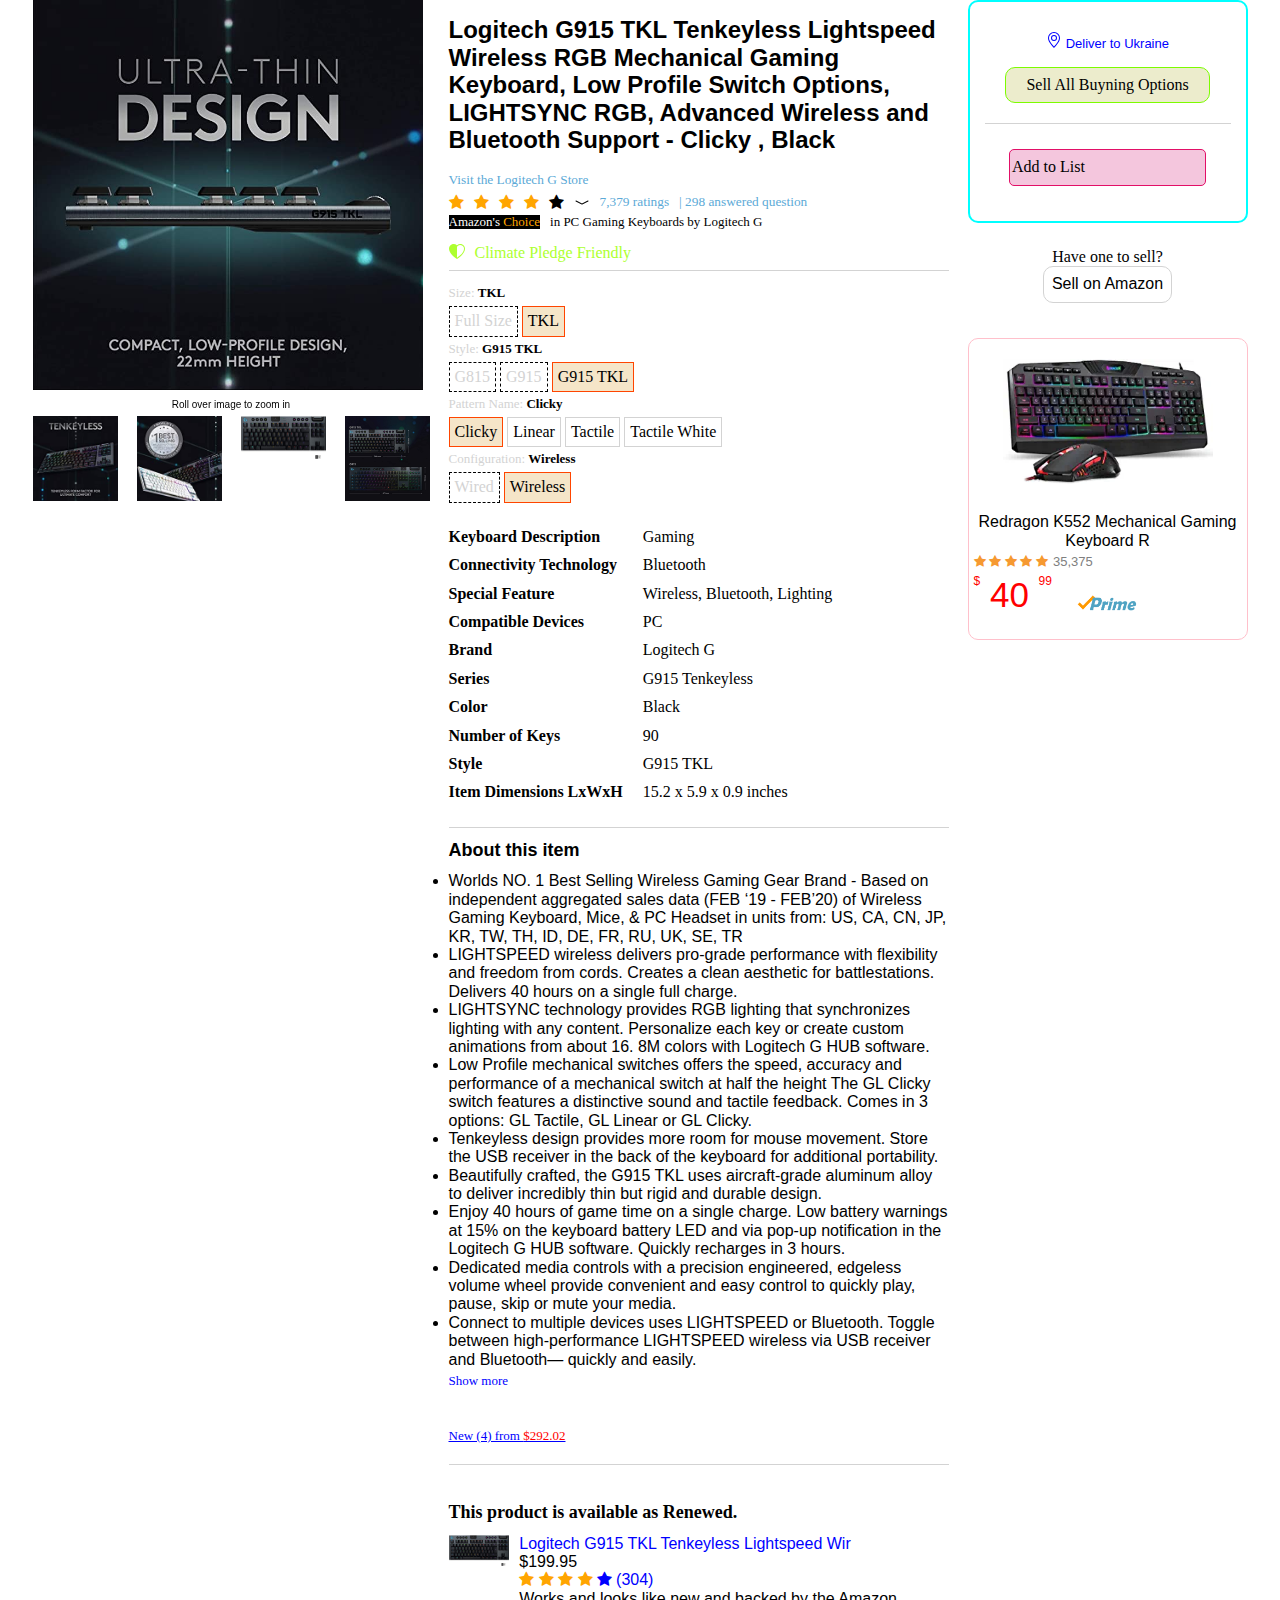
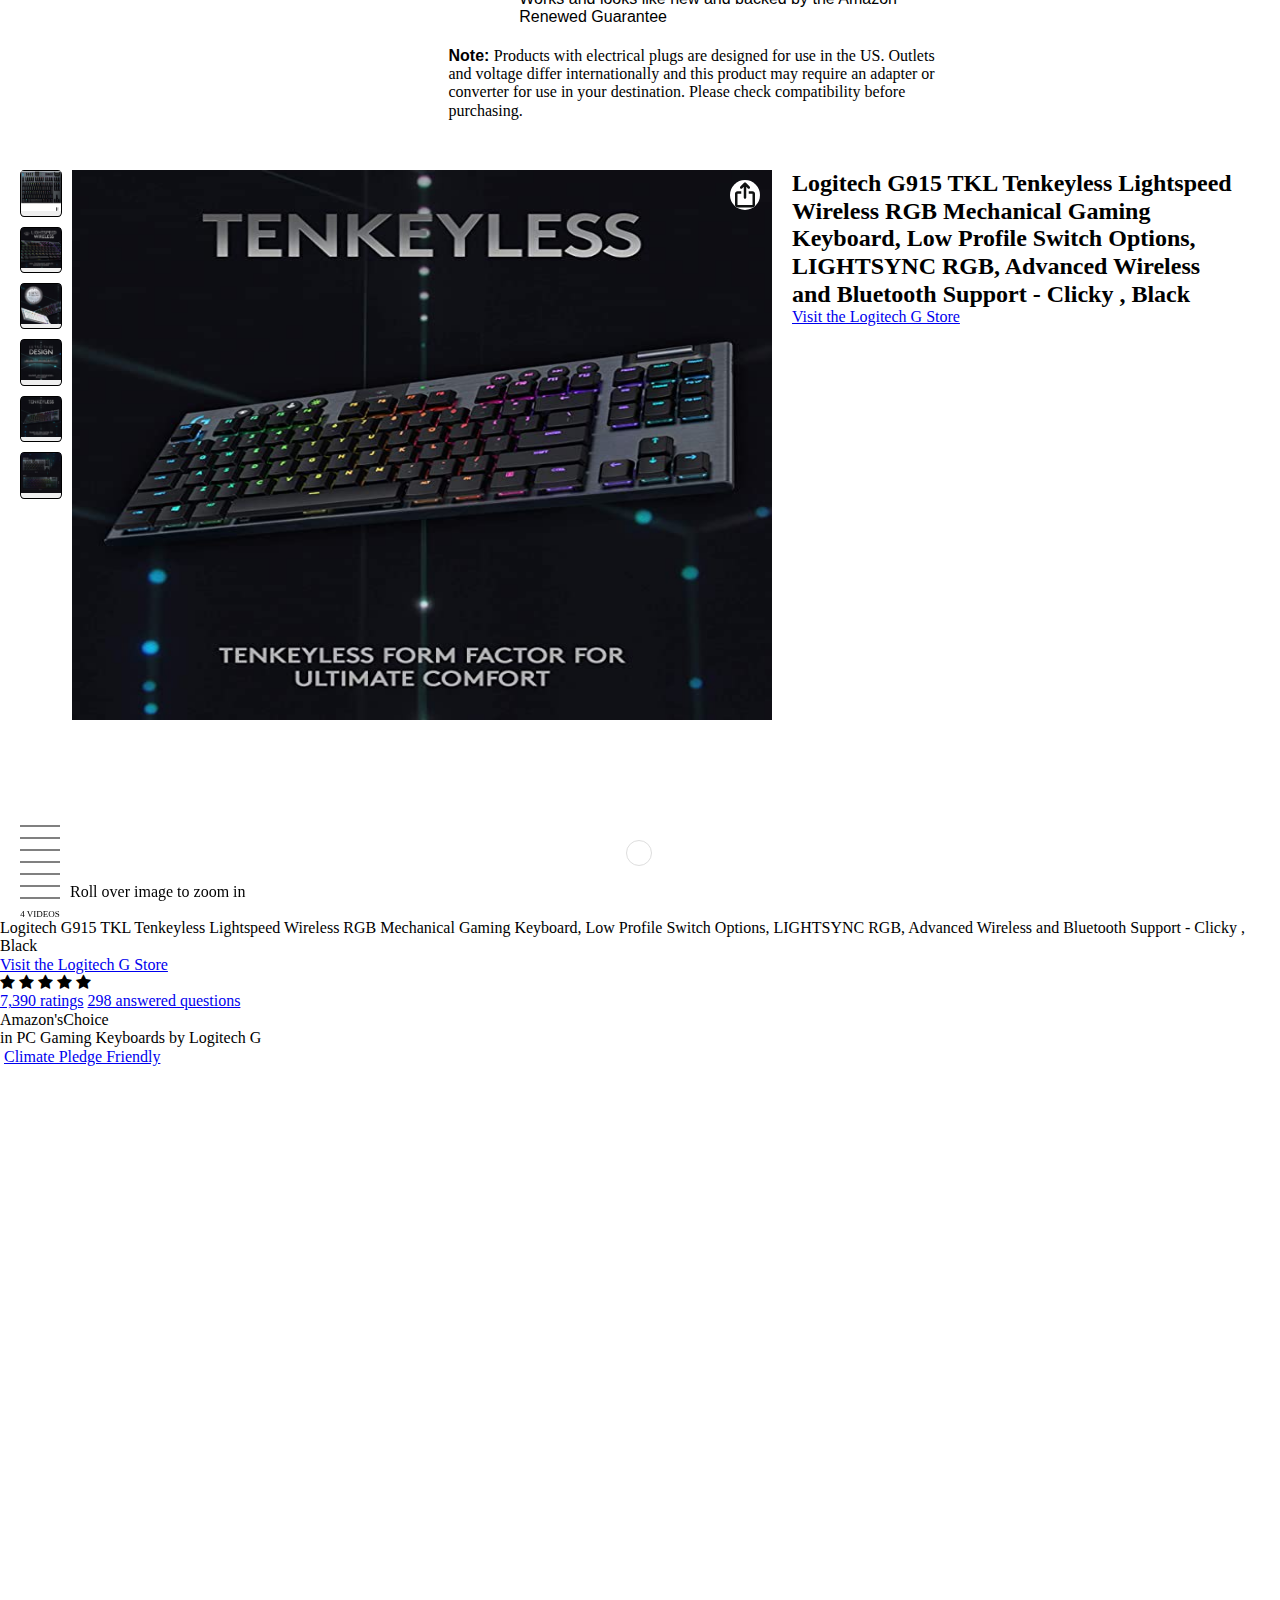
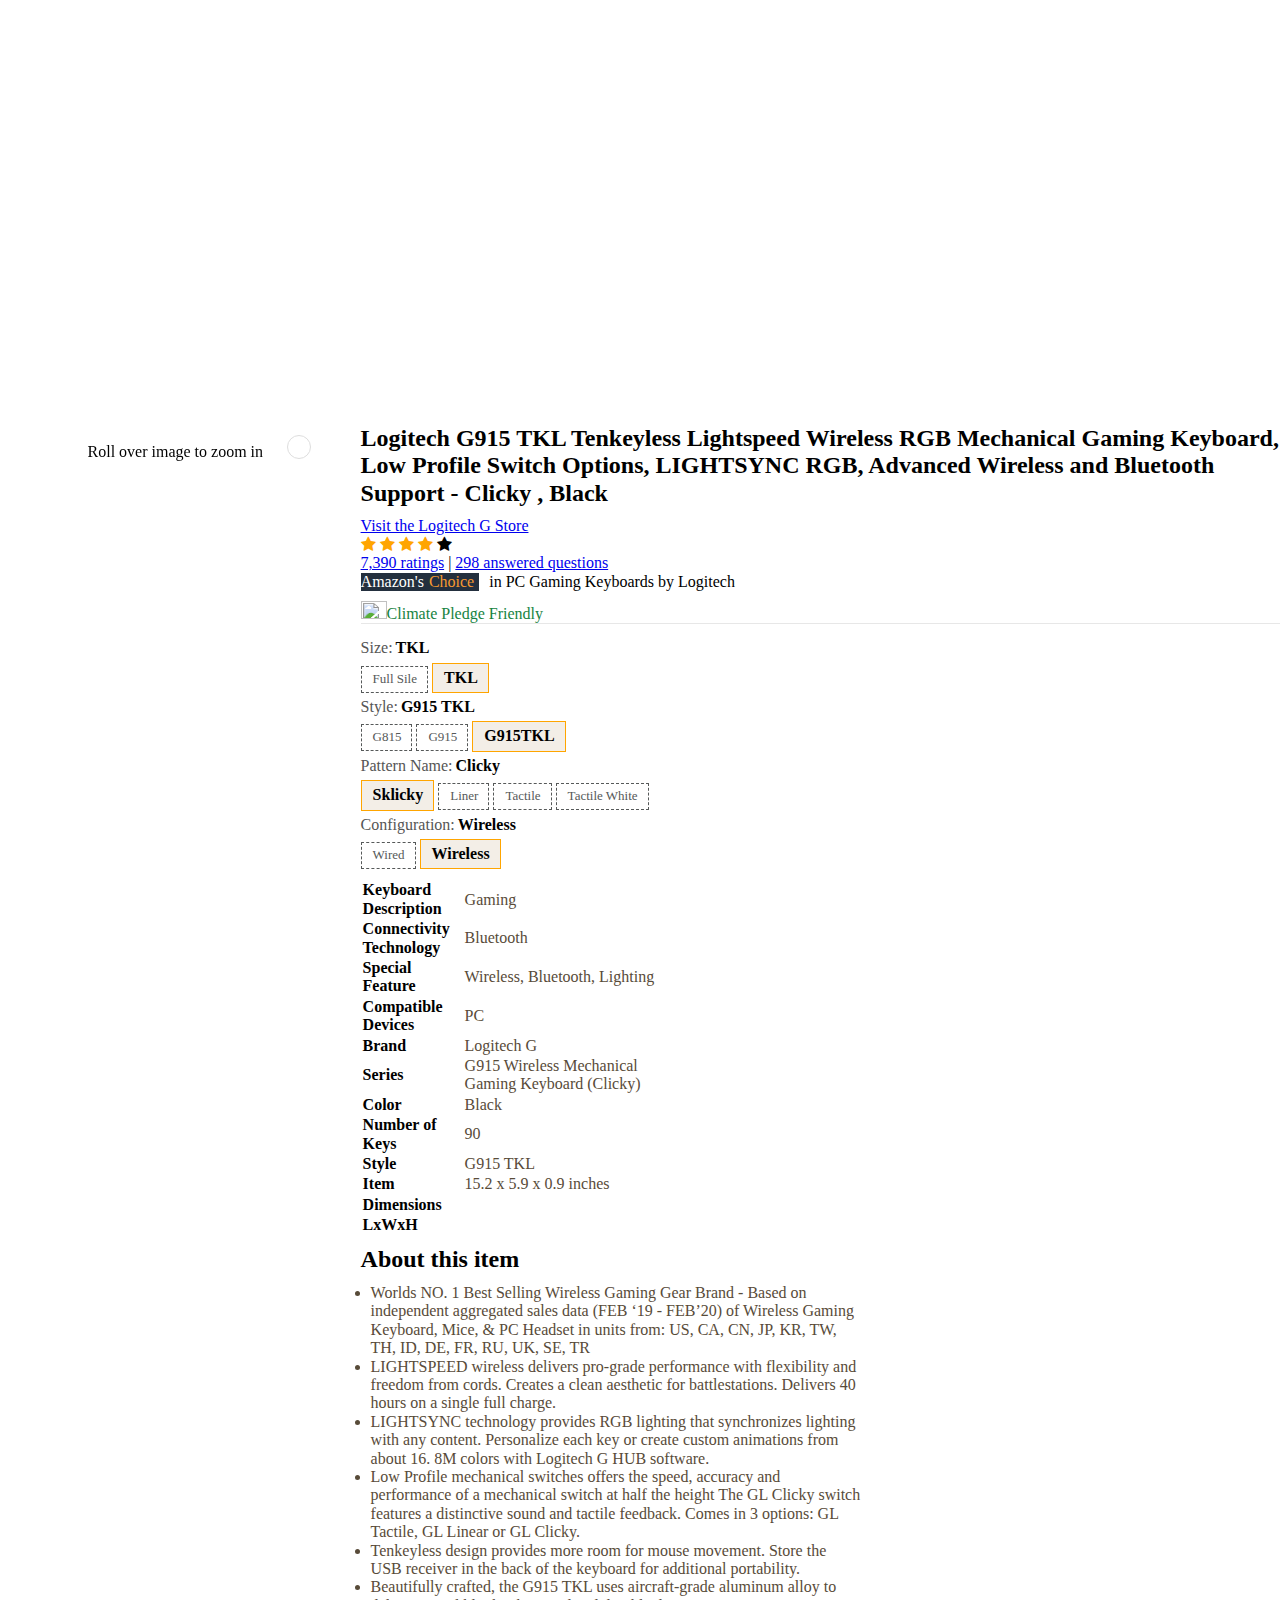
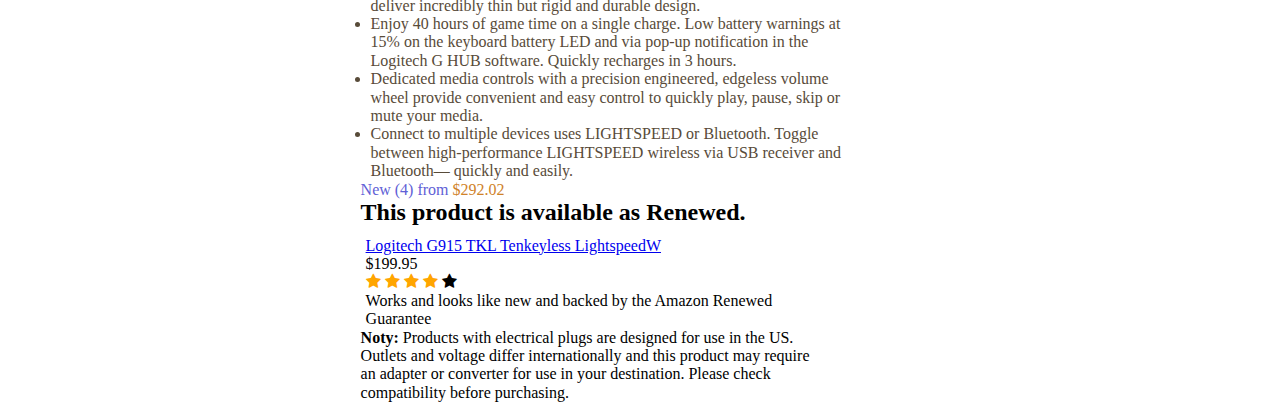
==== commit 6fd85e5b: "1" ====
--- a/html/index.html
+++ b/html/index.html
@@ -227,7 +227,6 @@
 
 
 
-
       <div class="part_3">
         <div class="part_3_1">
           <div>
@@ -259,7 +258,6 @@
           <form
             action="https://sellercentral.amazon.com/ap/signin?clientContext=134-1938436-6321767&openid.return_to=https%3A%2F%2Fsellercentral.amazon.com%2Fabis%2Flisting%2Fsyh%2Fref%3Dudp_sdp_sell%3F_encoding%3DUTF8%26mons_sel_best_mkid%3Damzn1.mp.o.ATVPDKIKX0DER%26ld%3DAMZUDP%26coliid%3D%26asin%3DB085RFFC9Q%26colid%3D%26qid%3D%26sr%3D&openid.identity=http%3A%2F%2Fspecs.openid.net%2Fauth%2F2.0%2Fidentifier_select&openid.assoc_handle=sc_na_amazon_v2&openid.mode=checkid_setup&openid.claimed_id=http%3A%2F%2Fspecs.openid.net%2Fauth%2F2.0%2Fidentifier_select&openid.ns=http%3A%2F%2Fspecs.openid.net%2Fauth%2F2.0&mons_redirect=sign_in&ssoResponse=eyJ6aXAiOiJERUYiLCJlbmMiOiJBMjU2R0NNIiwiYWxnIjoiQTI1NktXIn0.b0TfiBe0rRQKl0cN0aXfGjHTbUCdtzKgPpRCOjzuplKGNXt0cPZohg.ApO8EKzSinJsf2Oo.[base64].C8x5dE4hG175s4Bt-pYijA"
             method="get"><button>Sell on Amazon</button></form>
-
         </div>
 
 
@@ -319,235 +317,25 @@
 
   <section id="Tengiz">
     <div class="amazon">
-      <div class="block1">
-        <div class="list">
-          <ul>
-            <li><button class="small_picture"><img class="li_button" src="./../img/61V2O4vbYhL._AC_SX679_.jpg"
-                  alt="button"></button></li>
-            <li><button class="small_picture"><img class="li_button" src="./../img/Lightspeed wireless.jpg"
-                  alt="button"></button></li>
-            <li><button class="small_picture"><img class="li_button" src="./../img/1best_selling.jpg"
-                  alt="button"></button></li>
-            <li><button class="small_picture"><img class="li_button" src="./../img/ultra_thin.jpg"
-                  alt="button"></button>
-            </li>
-            <li><button class="small_picture"><img class="li_button" src="./../img/tenkeyless.jpg"
-                  alt="button"></button>
-            </li>
-            <li><button class="small_picture"><img class="li_button" src="./../img/G915.jpg" alt="button"></button></li>
-
-          </ul>
-        </div>
-        <div class="big_picture">
-
-          <img class="picture" src="./../img/tenkeyless.jpg" alt="img">
-          <a href="share"> <img class="share" src="./../img/share-std.svg">
-          </a>
-        </div>
-      </div>
-
-      <div>
-        <div class="block2">
-          <div class="text">
-            <h2>Logitech G915 TKL Tenkeyless Lightspeed Wireless RGB Mechanical Gaming Keyboard, Low Profile Switch
-              Options,
-              LIGHTSYNC RGB, Advanced Wireless and Bluetooth Support - Clicky , Black</h2>
-            <a class="link"
-              href="https://www.amazon.com/stores/LogitechG/page/0F4BFDF6-CD4A-4A8C-83A2-3104165D740C?ref_=ast_bln">Visit
-              the Logitech G Store </a>
-
-
-          </div>
-          <div class="block3">
-            <div class="stars">
-              <span>&#9733;</span><span>&#9733;</span><span>&#9733;</span><span>&#9733;</span><span>&#9733;</span>
-            </div>
-            <p class="rotate1">></p>
-            <a
-              href="https://www.amazon.com/dp/B085RFFC9Q?pd_rd_i=B085RFFC9Q&pf_rd_p=faa90cdd-671c-4d4c-a2bd-e438f0be59e9&pf_rd_r=W7JS00YNMF6SYKQFBZMK&pd_rd_wg=SmWY7&pd_rd_w=Ox7FV&pd_rd_r=f47be754-db31-4b6a-94f0-b3863d7fa34f&th=1#customerReviews">7,401
-              ratings </a>
-            <div class="vl"></div>
-            <a class="answer"
-              href="https://www.amazon.com/dp/B085RFFC9Q?pd_rd_i=B085RFFC9Q&pf_rd_p=faa90cdd-671c-4d4c-a2bd-e438f0be59e9&pf_rd_r=W7JS00YNMF6SYKQFBZMK&pd_rd_wg=SmWY7&pd_rd_w=Ox7FV&pd_rd_r=f47be754-db31-4b6a-94f0-b3863d7fa34f&th=1#customerReviews">298
-              answered questions </a>
-
-          </div>
-          <div class="green">
-            <div class="block5">
-              <div class="block5">
-                <span class="Amazons">Amazon's</span>
-                <span class="Choice">Choice</span>
-                <span class="triangle"></span>
-              </div>
-              <span class="PC">in PC Gaming Keyboards by Lo</span>
-            </div>
-            <div class="Climate">
-              <a href="amazon.com"><img src="./../img/111pigi1ylL.png" alt="111"><span class="green_span">Climate Pledge
-                  Friendly</span> </a>
-            </div>
-            <div class="filter">
-              <p class="filter_p">Size: <span>TKL</span></p>
-              <button class="disable">Full Size</button>
-              <button class="active">TKL</button>
-              <p class="filter_p">Style: <span>G915 TKL</span></p>
-              <button class="disable">G815</button>
-              <button class="disable">G915</button>
-              <button class="active">G915 TKL</button>
-              <p class="filter_p">Pattern Name: <span>Clicky</span></p>
-              <button class="active">Clicky</button>
-              <button class="button">Linear</button>
-              <button class="button">Tactile</button>
-              <button class="button">Tactile White</button>
-              <p class="filter_p">Configuration: <span>Wireless</span></p>
-              <button class="disable">Wired</button>
-              <button class="active">Wireless</button>
-
-
-            </div>
-            <div class="Description">
-              <table class="table_description">
-                <tr>
-                  <th> Keyboard Description</th>
-                  <td> Gaming</th>
-                  </td>
-                </tr>
-                <tr>
-                  <th> Connectivity Technology</th>
-                  <td> Bluetooth</th>
-                  </td>
-                </tr>
-                <tr>
-                  <th> Special Feature</th>
-                  <td> Wireless, Bluetooth, Lighting</th>
-                  </td>
-                </tr>
-
-                <tr>
-                  <th> Compatible Devices</th>
-                  <td> PC</th>
-                  </td>
-                </tr>
-                <tr>
-                  <th> Included Components</th>
-                  <td> Usb cable</th>
-                  </td>
-                </tr>
-                <tr>
-                  <th> Brand</th>
-                  <td> Logitech G</th>
-                  </td>
-                </tr>
-                <tr>
-                  <th> Series</th>
-                  <td> G915 Tenkeyless
-                    </th>
-                  </td>
-                </tr>
-                <tr>
-                  <th> Color</th>
-                  <td> Black
-                    </th>
-                  </td>
-                </tr>
-                <tr>
-                  <th> Number of Keys </th>
-                  <td> 90
-                    </th>
-                  </td>
-                </tr>
-                <tr>
-                  <th> Style </th>
-                  <td> G915 TKL
-                    </th>
-                  </td>
-                </tr>
-
-
-              </table>
-              <div class="About_Item">
-                <h3>About this item</h3>
-                <ul>
-                  <li>Worlds NO.1 Best Selling Wireless Gaming Gear Brand - Based on independent aggregated sales data
-                    (FEB
-                    ‘19 - FEB’20) of Wireless Gaming Keyboard, Mice, & PC Headset in units from: US, CA, CN, JP, KR, TW,
-                    TH,
-                    ID, DE, FR, RU, UK, SE, TR</li>
-                  <li>LIGHTSPEED wireless delivers pro-grade performance with flexibility and freedom from cords Creates
-                    a
-                    clean aesthetic for battlestations Delivers 40 hours on a single full charge</li>
-                  <li>LIGHTSYNC technology provides RGB lighting that synchronizes lighting with any content Personalize
-                    each key or create custom animations from about 16 8M colors with Logitech G HUB software</li>
-                  <li>Low Profile mechanical switches offers the speed accuracy and performance of a mechanical switch
-                    at
-                    half the height The GL Clicky switch features a distinctive sound and tactile feedback Comes in 3
-                    options GL Tactile GL Linear or GL Clicky</li>
-                  <li>Tenkeyless design provides more room for mouse movement Store the USB receiver in the back of the
-                    keyboard for additional portability</li>
-                  <li>Beautifully crafted the G915 TKL uses aircraft-grade aluminum alloy to deliver incredibly thin but
-                    rigid and durable design</li>
-                  <li>Enjoy 40 hours of game time on a single charge. Low battery warnings at 15% on the keyboard
-                    battery
-                    LED and via pop-up notification in the Logitech G HUB software. Quickly recharges in 3 hours.</li>
-                  <li>Dedicated media controls with a precision engineered, edgeless volume wheel provide convenient and
-                    easy control to quickly play, pause, skip or mute your media.</li>
-                  <li>Connect to multiple devices uses LIGHTSPEED or Bluetooth. Toggle between high-performance
-                    LIGHTSPEED
-                    wireless via USB receiver and Bluetooth— quickly and easily.</li>
-
-                </ul>
-
-              </div>
-
-            </div>
-            <div class="New">
-              <a class="link1"
-                href="https://www.amazon.com/dp/B085RMD5TP/ref=olp-opf-redir?aod=1&ie=UTF8&condition=NEW">
-                New
-                (5) from $291.89</a>
-            </div>
-
-            <div class="Renewed">
-              <h3 class="Renewed_h3">This product is available as Renewed.</h3>
-              <div class="Renewed_foto">
-                <img src="./../img/61V2O4vbYhL._AC_SX679_.jpg" alt="11">
-                <div>
-                  <a class="link1" href="https://www.amazon.com/dp/B08VHMS4QY/ref=dp_cr_wdg_tit_rfb">
-                    Logitech G915 TKL Tenkeyless</a>
-                  <div class="block4">
-                    <div class="stars1">
-                      <span>&#9733;</span><span>&#9733;</span><span>&#9733;</span><span>&#9733;</span><span>&#9733;</span>
-                    </div>
-                    <a href="amazon.com">(304)</a>
-                  </div>
-                  <p>Works and looks like new and backed by the Amazon Renewed Guarantee</p>
-                </div>
-
-              </div>
-              <p class="Note"> <b>Note:</b> Products with electrical plugs are designed for use in the US. Outlets and
-                voltage differ internationally and this product may require an adapter or converter for use in your
-                destination. Please check compatibility before purchasing.</p>
-            </div>
-          </div>
-        </div>
-      </div>
-        <div class="delivery">
-          <div class="pin">
-            <img src="./../img/pin.png" alt="pin">
-            <a class="link"
-              href="https://www.amazon.com/stores/LogitechG/page/0F4BFDF6-CD4A-4A8C-83A2-3104165D740C?ref_=ast_bln">Deliver
-              to Ukraine</a>
-            <button class="Delivery_Button">See All Buying Options</button>
-            <button class="Add_Button">Add To List</button>
-          </div>
-          <div class="Sell">
-            <p>Have one to sell?</p>
-            <button>Sell on Amazon</button>
-
-          </div>
-        </div>
-
-      
-
+      <div class="list">
+        <ul>
+          <li><button class="button"><img class="li_button" src="./../img/61V2O4vbYhL._AC_SX679_.jpg"
+                alt="button"></button></li>
+          <li><button class="button"><img class="li_button" src="./../img/Lightspeed wireless.jpg"
+                alt="button"></button></li>
+          <li><button class="button"><img class="li_button" src="./../img/1best_selling.jpg" alt="button"></button></li>
+          <li><button class="button"><img class="li_button" src="./../img/ultra_thin.jpg" alt="button"></button></li>
+          <li><button class="button"><img class="li_button" src="./../img/tenkeyless.jpg" alt="button"></button></li>
+          <li><button class="button"><img class="li_button" src="./../img/G915.jpg" alt="button"></button></li>
+
+        </ul>
+      </div>
+      <div class="big_picture">
+
+        <img class="picture" src="./../img/tenkeyless.jpg" alt="img">
+        <a href="share"> <img class="share" src="./../img/share-std.svg">
+        </a>
+      </div>
       <div class="text">
         <h2>Logitech G915 TKL Tenkeyless Lightspeed Wireless RGB Mechanical Gaming Keyboard, Low Profile Switch Options,
           LIGHTSYNC RGB, Advanced Wireless and Bluetooth Support - Clicky , Black</h2>
@@ -606,113 +394,8 @@
             <a href="#" class="content-block-a">Climate Pledge Friendly</a>
           </div>
         </div>
-        <div class="content-filter-cha">
-          <div class="content-filter">
-            <div class="content-filter-p">
-              <p>Size: <span>TKL</span> </p>
-              <button class="disable">Full Size</button>
-              <button class="active">TKL</button>
-            </div>
-            <div class="content-filter-p">
-              <p>Style: <span>G915 TKL</span> </p>
-              <button class="disable">G815</button>
-              <button class="disable">G915</button>
-              <button class="active">G915 TKL</button>
-            </div>
-            <div class="content-filter-p">
-              <p>Pattern Name: <span>Clicky</span> </p>
-              <button class="active">Clicky</button>
-              <button>Linear</button>
-              <button>Tactile</button>
-              <button>Tactile White</button>
-            </div>
-            <div class="content-filter-p">
-              <p>Configuration: <span>Wireless</span> </p>
-              <button class="disable">Wired</button>
-              <button class="active">Wireless</button>
-            </div>
-          </div>
-          <div class="content-cha">
-            <div class="content-cha-1">
-              <p class="content">Keyboard Description</p>
-              <p class="content">Connectivity Technology</p>
-              <p class="content">Special Feature</p>
-              <p class="content">Compatible Devices</p>
-              <p class="content">Brand</p>
-              <p class="content">Series</p>
-              <p class="content">Color</p>
-              <p class="content">Number of Keys</p>
-              <p class="content">Style</p>
-              <p class="content">Item Dimensions LxWxH</p>
-            </div>
-            <div class="content-cha-2">
-              <p class="content-2">Gaming</p>
-              <p class="content-2">Bluetooth</p>
-              <p class="content-2">Wireless, Bluetooth, Lighting</p>
-              <p class="content-2">PC</p>
-              <p class="content-2 e--h18">Logitech G</p>
-              <p class="content-2 e--h18">G915 Tenkeyless</p>
-              <p class="content-2 e--h18"> Black</p>
-              <p class="content-2">90</p>
-              <p class="content-2 e--h18"> G915 TKL</p>
-              <p class="content-2 e--h18">15.2 x 5.9 x 0.9 inches</p>
-            </div>
-          </div>
-        </div>
-        <div class="content-ul">
-          <p class="content-ul-p">About this item</p>
-          <ul>
-            <li>Worlds NO. 1 Best Selling Wireless Gaming Gear Brand - Based on independent aggregated sales data
-              (FEB ‘19 - FEB’20) of Wireless Gaming Keyboard, Mice, & PC Headset in units from: US, CA, CN, JP, KR,
-              TW, TH, ID, DE, FR, RU, UK, SE, TR</li>
-            <li>LIGHTSPEED wireless delivers pro-grade performance with flexibility and freedom from cords. Creates
-              a clean aesthetic for battlestations. Delivers 40 hours on a single full charge.</li>
-            <li>LIGHTSYNC technology provides RGB lighting that synchronizes lighting with any content. Personalize
-              each key or create custom animations from about 16. 8M colors with Logitech G HUB software.</li>
-            <li>Low Profile mechanical switches offers the speed, accuracy and performance of a mechanical switch at
-              half the height The GL Clicky switch features a distinctive sound and tactile feedback. Comes in 3
-              options: GL Tactile, GL Linear or GL Clicky.</li>
-            <li>Tenkeyless design provides more room for mouse movement. Store the USB receiver in the back of the
-              keyboard for additional portability.</li>
-            <li>Beautifully crafted, the G915 TKL uses aircraft-grade aluminum alloy to deliver incredibly thin but
-              rigid and durable design.</li>
-            <li>Enjoy 40 hours of game time on a single charge. Low battery warnings at 15% on the keyboard battery
-              LED and via pop-up notification in the Logitech G HUB software. Quickly recharges in 3 hours.</li>
-            <li>Dedicated media controls with a precision engineered, edgeless volume wheel provide convenient and
-              easy control to quickly play, pause, skip or mute your media.</li>
-            <li>Connect to multiple devices uses LIGHTSPEED or Bluetooth. Toggle between high-performance LIGHTSPEED
-              wireless via USB receiver and Bluetooth— quickly and easily.</li>
-          </ul>
-          <a href="#" class="content-ul-before e--before">Show more</a>
-
-          <a class="content-ul-before e--mt" href="#">New (4) from<span> $292.02</span></a>
-        </div>
-
-        <div class="content-product">
-          <h1>This product is available as Renewed.</h1>
-          <div class="content-product-block">
-            <a href="#"><img class="content-product-img" src="../img/61V2O4vbYhL._AC_SX679_.jpg" alt=""></a>
-            <div class="content-product-a-p-span">
-              <a class="content-product-a" href="#">
-                Logitech G915 TKL Tenkeyless Lightspeed Wir
-              </a>
-              <p class="content-product-price">$199.95</p>
-              <div>
-                <span class="fa fa-star checked"></span>
-                <span class="fa fa-star checked"></span>
-                <span class="fa fa-star checked"></span>
-                <span class="fa fa-star checked"></span>
-                <span class="fa fa-star checked"></span>
-                <a class="content-product-a" href="#">(304)</a>
-              </div>
-              <p class="content-product-p-cha">Works and looks like new and backed by the Amazon Renewed Guarantee</p>
-            </div>
-          </div>
-          <p class="content-product-p"><span>Note:</span> Products with electrical plugs are designed for use in the US.
-            Outlets and
-            voltage differ internationally and this product may require an adapter or converter for use in your
-            destination. Please check compatibility before purchasing.</p>
-     </div>
+      </div>
+    </div>
 
   </section>
 
@@ -746,16 +429,19 @@
         </div>
       </div>
       <div class="right_block">
+        <div class="block">
         <h2>Logitech G915 TKL Tenkeyless Lightspeed Wireless RGB Mechanical Gaming Keyboard, Low Profile Switch Options,
           LIGHTSYNC RGB, Advanced Wireless and Bluetooth Support - Clicky , Black</h2>
         <a href="https://www.amazon.com/stores/LogitechG/page/0F4BFDF6-CD4A-4A8C-83A2-3104165D740C?ref_=ast_bln">Visit
           the Logitech G Store</a>
         <div class="mine">
+          <div class="star">
           <span class="fa fa-star checked"></span>
           <span class="fa fa-star checked"></span>
           <span class="fa fa-star checked"></span>
           <span class="fa fa-star checked"></span>
           <span class="fa fa-star"></span>
+        </div>
           <a
             href="https://www.amazon.com/dp/B085RFFC9Q?pd_rd_i=B085RFFC9Q&pf_rd_p=faa90cdd-671c-4d4c-a2bd-e438f0be59e9&pf_rd_r=W7JS00YNMF6SYKQFBZMK&pd_rd_wg=SmWY7&pd_rd_w=Ox7FV&pd_rd_r=f47be754-db31-4b6a-94f0-b3863d7fa34f&th=1#customerReviews">7,390
             ratings</a>
@@ -772,6 +458,7 @@
         <a class="a_img" href="#"><img class="img1" src="https://m.media-amazon.com/images/I/111pigi1ylL.png"
             alt="">Climate Pledge Friendly</a>
           </div>
+        </div>
         <p class="p2">Size:<span class="spantkl">TKL</span></p>
         <button class="disable">Full Sile</button>
         <button class="active">TKL</button>
@@ -889,7 +576,6 @@
 
 
 
-
     </div>
 
 
--- a/css/style.css
+++ b/css/style.css
@@ -1,9 +1,4 @@
-
-
-
-
 section .conteiner {
-
   display: flex;
   justify-content: center;
   gap: 19px;
@@ -382,85 +377,7 @@
   width: 100%;
   left: 2px;
 }
-
-.amazon_2 {
-  margin-top: 100px;
-  justify-content: center;
-}
-.amazon_2 .container {
-  justify-content: center;
-  gap: 20px;
-  display: flex;
-}
-.amazon_2 .container .left_block {
-  padding-left: 20px;
-  gap: 10px;
-  display: flex;
-  position: -webkit-sticky;
-  position: sticky;
-  align-items: flex-start;
-  height: 400px;
-  top: 4px;
-}
-.amazon_2 .container .left_block .left_img {
-  display: flex;
-  flex-direction: column;
-  gap: 10px;
-}
-.amazon_2 .container .left_block .left_img .list_img {
-  border: 1px solid gray;
-  cursor: pointer;
-}
-.amazon_2 .container .left_block .left_img .list_img:hover {
-  box-shadow: 2px 2px 2px orangered;
-}
-.amazon_2 .container .left_block .left_img p {
-  text-align: center;
-  text-transform: uppercase;
-  font-size: 9px;
-  width: 40px;
-}
-.amazon_2 .container .left_block .right_img_div {
-  display: flex;
-  flex-direction: column;
-  align-items: center;
-  gap: 40px;
-}
-.amazon_2 .container .left_block .right_img_div .right_img {
-  width: 596px;
-}
-.amazon_2 .container .left_block .right_img_div .svg {
-  background-image: url("https://m.media-amazon.com/images/G/01/share-icons/share-std.svg");
-  border: 1px solid #ddd;
-  border-radius: 50%;
-  display: flex;
-  align-items: center;
-  justify-content: center;
-  position: absolute;
-  top: 15px;
-  right: 30px;
-  background-color: #fff;
-  background-repeat: no-repeat;
-  height: 26px;
-  width: 26px;
-  cursor: pointer;
-}
-
-.content-block::after {
-  border-top: 1px solid #e7e7e7;
-  display: block;
-  height: 1px;
-  line-height: 19px;
-  margin-bottom: 14px;
-  background-color: #555;
-}
-
-.content-block {
-  display: flex;
-  flex-direction: column;
-  gap: 5px;
-}
-.content-block::after {
+section .conteiner .part_3 .part_3_3 .price div .a_img::after {
   content: "";
   background-color: transparent;
   border-bottom-width: 0;
@@ -473,128 +390,149 @@
   margin-bottom: 14px;
   margin-top: 0;
 }
-.content-block .content-block-p-a p {
-  font-size: 24px;
-  line-height: 32px;
-}
-.content-block .content-block-p-a p::before {
-  content: "";
-  transform: rotate(45deg);
-  -webkit-transform: rotate(45deg);
-  border: solid black;
-  border-width: 0 2px 2px 0;
-  display: inline-block;
-  padding: 2.4px;
-  margin-left: 4px;
-  margin-bottom: 2px;
-}
-.content-block .content-block-p-a p::after {
-  content: "";
-  width: 0;
-  height: 0;
-  border-right: 10px solid transparent;
-  border-top: 22px solid;
-  color: #232F3E;
-}
-.content-block .content-block-p-a .content-block-a {
-  text-decoration: none;
-  color: #007185;
-}
-.content-block .content-block-p-a .content-block-a:hover {
-  text-decoration: underline;
-  cursor: pointer;
-  color: #C7511F;
-  outline: 0;
-}
-.content-block .star {
-  display: flex;
+
+.amazon_2 {
+  margin-top: 100px;
+}
+.amazon_2 .container {
+  height: 1000px;
+  min-width: 996px;
+}
+.amazon_2 .container .left_block {
+  padding-left: 20px;
+  gap: 10px;
+  display: flex;
+  position: -webkit-sticky;
+  position: sticky;
+  align-items: flex-start;
+  width: 642px;
+  top: 4px;
+}
+.amazon_2 .container .left_block .left_img {
+  display: flex;
+  flex-direction: column;
+  gap: 10px;
+}
+.amazon_2 .container .left_block .left_img .list_img {
+  border: 1px solid gray;
+}
+.amazon_2 .container .left_block .left_img .list_img:hover {
+  box-shadow: 2px 2px 2px orangered;
+}
+.amazon_2 .container .left_block .left_img p {
+  text-align: center;
+  text-transform: uppercase;
+  font-size: 9px;
+  width: 40px;
+}
+.amazon_2 .container .left_block .right_img_div {
+  display: flex;
+  flex-direction: column;
   align-items: center;
-  gap: 3px;
-}
-.content-block .star .after-star::after {
-  content: "";
-  transform: rotate(45deg);
-  -webkit-transform: rotate(45deg);
-  border: solid black;
-  border-width: 0 2px 2px 0;
-  display: inline-block;
-  padding: 2.4px;
-  margin-left: 4px;
-  margin-bottom: 2px;
-}
-.content-block .star .checked {
-  color: orange;
-}
-.content-block .star .e--af::before {
-  content: "|";
-  padding-left: 10px;
-  color: gray;
-}
-.content-block .star .content-block-a {
-  text-decoration: none;
-  color: #007185;
+  gap: 40px;
+}
+.amazon_2 .container .left_block .right_img_div .right_img {
+  width: 596px;
+}
+.amazon_2 .container .left_block .right_img_div .svg {
+  background-image: url("https://m.media-amazon.com/images/G/01/share-icons/share-std.svg");
+  border: 1px solid #ddd;
+  border-radius: 50%;
+  display: flex;
+  align-items: center;
+  justify-content: center;
+  position: absolute;
+  top: 15px;
+  right: -10px;
+  background-color: #fff;
+  background-repeat: no-repeat;
+  height: 26px;
+  width: 26px;
+  cursor: pointer;
+}
+
+#Tengiz .amazon {
+  margin-top: 50px;
+  display: flex;
+}
+#Tengiz .amazon .list {
+  display: flex;
+  margin-left: 20px;
+}
+#Tengiz .amazon .list li {
+  list-style-type: none;
+}
+#Tengiz .amazon .list .button {
+  margin-bottom: 10px;
+  border: 1px solid black;
+  border-radius: 10%;
+}
+#Tengiz .amazon .list .li_button {
+  width: 40px;
+  height: 40px;
+}
+#Tengiz .big_picture {
   margin-left: 10px;
-}
-.content-block .star .content-block-a:hover {
-  text-decoration: underline;
-  cursor: pointer;
-  color: #C7511F;
-  outline: 0;
+  position: relative;
+}
+#Tengiz .big_picture .picture {
+  width: 700px;
+  height: 550px;
+}
+#Tengiz .big_picture .share {
+  position: absolute;
+  background-color: white;
+  margin-top: 10px;
+  width: 30px;
+  border-radius: 50%;
+  left: 94%;
+}
+#Tengiz .text {
+  margin-left: 20px;
+  width: 450px;
 }
 
-.content-block-img-a {
-  display: flex;
+.Zlo_Off {
+  margin-top: 200px;
+}
+.Zlo_Off .container {
+  gap: 40px;
+  height: 1000px;
+  min-width: 1140px;
+  display: flex;
+}
+.Zlo_Off .container .left_block {
+  margin-left: 30px;
+  gap: 10px;
+  display: flex;
+  flex-direction: column;
   align-items: center;
-}
-.content-block-img-a img {
-  width: 26px;
-}
-.content-block-img-a a {
-  color: #168342;
-  text-decoration: none;
-}
-
-.content-all {
-  width: 433px;
-}
-
-.choice {
-  display: flex;
-  gap: 12px;
-}
-.choice .choice-p-1 {
-  width: 132.3px;
-  padding-left: 8px;
-  padding-right: 3px;
-  height: 22px;
-  background-color: #232F3E;
-  border-color: #232F3E;
-  display: inline-flex;
-  color: white;
-}
-.choice .choice-p-1 .span-orange {
-  color: #F69931;
-  padding-left: 8px;
-  padding-right: 8px;
-}
-.choice .choice-p-1 .span {
-  width: 0;
-  height: 0;
-  border-right: 10px solid transparent;
-  border-top: 22px solid;
-  color: #232F3E;
-}
-.choice .choice-p-2 {
-  line-height: 22px;
-  white-space: nowrap;
-}
-
-.content-filter-cha {
-  display: flex;
-  flex-direction: column;
-  gap: 20px;
-}
-.content-filter-cha::after {
+  position: -webkit-sticky;
+  position: sticky;
+  width: 642px;
+  height: 600px;
+  top: 4px;
+}
+.Zlo_Off .container .left_block .top p {
+  text-align: center;
+  gap: 40px;
+}
+.Zlo_Off .container .left_block .top .btn {
+  background-image: url("https://m.media-amazon.com/images/G/01/share-icons/share-std.svg");
+  border: 1px solid #ddd;
+  border-radius: 50%;
+  display: flex;
+  align-items: center;
+  justify-content: center;
+  position: absolute;
+  top: 10px;
+  right: 10px;
+  background-color: #fff;
+  height: 24px;
+  width: 24px;
+  cursor: pointer;
+}
+.Zlo_Off .container .right_block .block::after {
   content: "";
   background-color: transparent;
   border-bottom-width: 0;
@@ -607,553 +545,6 @@
   margin-bottom: 14px;
   margin-top: 0;
 }
-.content-filter-cha .content-filter {
-  display: flex;
-  flex-direction: column;
-  gap: 10px;
-}
-.content-filter-cha .content-filter .content-filter-p p {
-  color: #555;
-  font-weight: 400;
-}
-.content-filter-cha .content-filter .content-filter-p span {
-  font-weight: 700;
-  color: black;
-}
-.content-filter-cha .content-filter .content-filter-p button {
-  padding: 5px 10px 5px 11px;
-  line-height: 19px;
-  color: #0F1111;
-  background: #FFF;
-  border-radius: 3px;
-  border-color: #D5D9D9;
-  border-style: solid;
-  border-width: 1px;
-  cursor: pointer;
-}
-.content-filter-cha .content-filter .content-filter-p button:hover {
-  background-color: rgba(13, 13, 13, 0.0509803922);
-}
-.content-filter-cha .content-filter .content-filter-p .disable {
-  color: #cccccc;
-  border: 1px dashed;
-  font-size: 14px;
-  border-color: #565959;
-}
-.content-filter-cha .content-filter .content-filter-p .disable:hover {
-  color: black;
-  font-size: 500;
-  background-color: #FFF;
-}
-.content-filter-cha .content-filter .content-filter-p .active {
-  font-size: 700;
-  border: 1px solid rgb(233, 194, 144);
-  background-color: #ebe0d6;
-}
-
-.content-cha {
-  display: flex;
-  gap: 20px;
-}
-.content-cha .content-cha-1 {
-  display: flex;
-  flex-direction: column;
-  gap: 5px;
-}
-.content-cha .content-cha-1 .content {
-  width: 80px;
-}
-.content-cha .content-cha-2 {
-  display: flex;
-  flex-direction: column;
-  gap: 5px;
-}
-.content-cha .content-cha-2 .content-2 {
-  height: 36.8px;
-}
-.content-cha .content-cha-2 .e--h18 {
-  height: 18.4px;
-}
-
-.content-ul {
-  display: flex;
-  flex-direction: column;
-  gap: 10px;
-}
-.content-ul::after {
-  content: "";
-  background-color: transparent;
-  border-bottom-width: 0;
-  border-left-width: 0;
-  border-right-width: 0;
-  border-top: 1px solid #e7e7e7;
-  display: block;
-  height: 1px;
-  line-height: 19px;
-  margin-bottom: 14px;
-  margin-top: 0;
-}
-.content-ul .content-ul-p {
-  font-weight: 700;
-  font-size: 16px;
-  line-height: 24px;
-}
-.content-ul .content-ul-before {
-  text-decoration: none;
-  color: #007185;
-}
-.content-ul .content-ul-before span {
-  color: #C7511F;
-}
-.content-ul .content-ul-before:hover {
-  text-decoration: underline;
-  cursor: pointer;
-  color: #C7511F;
-  outline: 0;
-}
-.content-ul .e--before::before {
-  content: "";
-  transform: rotate(45deg);
-  -webkit-transform: rotate(45deg);
-  border: solid black;
-  border-width: 0 2px 2px 0;
-  display: inline-block;
-  padding: 2.4px;
-  margin-left: 4px;
-  margin-bottom: 2px;
-  margin-right: 10px;
-}
-.content-ul .e--mt {
-  margin-top: 20px;
-}
-
-.content-product {
-  display: flex;
-  flex-direction: column;
-  gap: 10px;
-}
-.content-product h1 {
-  font-weight: 700;
-  font-size: 18px;
-  line-height: 24px;
-  margin: 0;
-}
-.content-product .content-product-block {
-  display: flex;
-  align-items: center;
-  gap: 10px;
-}
-.content-product .content-product-block .content-product-price {
-  color: #C7511F;
-}
-.content-product .content-product-block .content-product-a {
-  text-decoration: none;
-  color: #007185;
-}
-.content-product .content-product-block .content-product-a:hover {
-  text-decoration: underline;
-  cursor: pointer;
-  color: #C7511F;
-  outline: 0;
-}
-.content-product .content-product-block .checked {
-  color: orange;
-}
-.content-product .content-product-block .content-product-img {
-  width: 75px;
-}
-
-.content-product-a-p-span {
-  display: flex;
-  flex-direction: column;
-  gap: 3px;
-}
-.content-product-a-p-span .content-product-p-cha {
-  color: #565959;
-}
-
-.content-product-p span {
-  font-weight: 700;
-  color: black;
-}
-
-#Tengiz .amazon {
-  margin-top: 50px;
-  display: flex;
-}
-#Tengiz .amazon .block1 {
-  display: flex;
-  position: -webkit-sticky;
-  position: sticky;
-  height: 580px;
-  top: 4px;
-}
-#Tengiz .amazon .block1 .list {
-  display: flex;
-  margin-left: 20px;
-  position: -webkit-sticky;
-  position: sticky;
-}
-#Tengiz .amazon .block1 .list li {
-  list-style-type: none;
-}
-#Tengiz .amazon .block1 .list .small_picture {
-  margin-bottom: 10px;
-  border: 1px solid black;
-  border-radius: 10%;
-}
-#Tengiz .amazon .block1 .list .li_button {
-  width: 40px;
-  height: 40px;
-}
-#Tengiz .amazon .block1 .big_picture {
-  margin-left: 10px;
-  position: relative;
-  position: -webkit-sticky;
-  position: sticky;
-}
-#Tengiz .amazon .block1 .big_picture .picture {
-  width: 560px;
-  height: 550px;
-}
-#Tengiz .amazon .block1 .big_picture .share {
-  position: absolute;
-  background-color: white;
-  margin-top: 10px;
-  width: 26px;
-  height: 26px;
-  padding: 2px;
-  border-radius: 50%;
-  left: 93%;
-}
-#Tengiz .amazon .link {
-  font-size: 14px;
-  text-decoration: none;
-}
-#Tengiz .amazon .link:hover {
-  text-decoration: underline;
-}
-#Tengiz .amazon .block2 {
-  margin-left: 20px;
-
-}
-#Tengiz .amazon .block2 .text {
-  width: 300px;
-}
-#Tengiz .amazon .block2 .text h2 {
-  font-weight: 300;
-}
-#Tengiz .amazon .block2 .block3 {
-  display: flex;
-}
-#Tengiz .amazon .block2 .block3 .stars {
-  content: "★";
-  color: #E47911;
-}
-#Tengiz .amazon .block2 .block3 .rotate1 {
-  content: ">";
-  display: inline-block;
-  transform: rotate(90deg);
-  font-size: 10px;
-  margin-right: 10px;
-}
-#Tengiz .amazon .block2 .block3 a {
-  margin-left: 5px;
-  text-decoration: none;
-  font-size: 14px;
-  cursor: pointer;
-  vertical-align: bottom;
-  width: 80px;
-}
-#Tengiz .amazon .block2 .block3 a:hover {
-  text-decoration: underline;
-}
-#Tengiz .amazon .block2 .block3 .answer {
-  margin-left: 5px;
-  text-decoration: none;
-  font-size: 14px;
-  cursor: pointer;
-  vertical-align: bottom;
-  width: 140px;
-}
-#Tengiz .amazon .block2 .block3 .answer:hover {
-  text-decoration: underline;
-}
-#Tengiz .amazon .block2 .block3 .vl {
-  height: 15px;
-  border-left: 1.5px solid black;
-  margin-left: 0px;
-  margin-right: 0px;
-}
-#Tengiz .amazon .block2 .green .block5 {
-  display: flex;
-}
-#Tengiz .amazon .block2 .green img {
-  width: 16px;
-}
-#Tengiz .amazon .block2 .green p {
-  font-size: 12px;
-}
-#Tengiz .amazon .block2 .green .PC {
-  font-size: 14px;
-}
-#Tengiz .amazon .block2 .green .Amazons {
-  color: white;
-  background-color: black;
-  padding-left: 3px;
-}
-#Tengiz .amazon .block2 .green .Choice {
-  color: orange;
-  background-color: black;
-  padding-right: 0px;
-}
-#Tengiz .amazon .block2 .green .triangle {
-  width: 0;
-  height: 0;
-  border-right: 10px solid transparent;
-  border-top: 22px solid;
-  color: #232F3E;
-}
-#Tengiz .amazon .block2 .green a {
-  text-decoration: none;
-  cursor: pointer;
-}
-#Tengiz .amazon .block2 .green .green_span {
-  font-size: 14px;
-  color: green;
-  vertical-align: middle;
-}
-#Tengiz .amazon .block2 .Climate {
-  margin-top: 10px;
-}
-#Tengiz .amazon .block2 .filter {
-  margin-top: 10px;
-}
-#Tengiz .amazon .block2 .filter .filter_p {
-  margin-top: 10px;
-}
-#Tengiz .amazon .block2 .filter .filter_p span {
-  font-weight: 700;
-}
-#Tengiz .amazon .block2 button {
-  margin-top: 10px;
-  background-color: transparent;
-  outline: none;
-  padding: 5px 8px;
-  color: black;
-  border: 1px solid #adb1b8;
-  font-size: 14px;
-  cursor: pointer;
-  font-family: Arial, Helvetica, sans-serif;
-  color: #CCC;
-}
-#Tengiz .amazon .block2 button:hover {
-  color: #CCC;
-  font-weight: 600;
-}
-#Tengiz .amazon .block2 button.disable {
-  color: #CCC;
-  border: dashed;
-}
-#Tengiz .amazon .block2 button.disable:hover {
-  color: #CCC;
-  font-weight: 600;
-}
-#Tengiz .amazon .block2 button.active {
-  border: 1px solid bisque;
-  background-color: rgb(250, 240, 221);
-}
-#Tengiz .amazon .block2 button.active:hover {
-  color: #CCC;
-  font-weight: 600;
-}
-#Tengiz .amazon .block2 .Description {
-  margin-top: 20px;
-}
-#Tengiz .amazon .block2 .Description .table_description {
-  text-align: left;
-  font-size: 14px;
-}
-#Tengiz .amazon .block2 .Description .table_description th {
-  width: 80px;
-}
-#Tengiz .amazon .block2 .Description .table_description td {
-  vertical-align: top;
-}
-#Tengiz .amazon .block2 .About_Item {
-  margin-top: 20px;
-  margin-bottom: 20px;
-  width: 300px;
-}
-#Tengiz .amazon .block2 .About_Item h3 {
-  margin-bottom: 10px;
-  font-size: 14px;
-}
-#Tengiz .amazon .block2 .About_Item li {
-  font-size: 12px;
-  margin-left: 15px;
-}
-#Tengiz .amazon .block2 .link1 {
-  font-size: 12px;
-  text-decoration: none;
-}
-#Tengiz .amazon .block2 .link1:hover {
-  text-decoration: underline;
-}
-#Tengiz .amazon .block2 .Renewed {
-  margin-top: 20px;
-  width: 300px;
-}
-#Tengiz .amazon .block2 .Renewed .Note {
-  margin-top: 30px;
-  font-size: 14px;
-  margin-bottom: 30px;
-}
-#Tengiz .amazon .block2 .Renewed .Renewed_foto {
-  margin-top: 20px;
-  display: flex;
-  width: 300px;
-  gap: 10px;
-}
-#Tengiz .amazon .block2 .Renewed .Renewed_foto .block4 {
-  display: flex;
-}
-#Tengiz .amazon .block2 .Renewed .Renewed_foto .block4 a {
-  margin-left: 3px;
-  font-size: 14px;
-  text-decoration: none;
-  cursor: pointer;
-}
-#Tengiz .amazon .block2 .Renewed .Renewed_foto .block4 a:hover {
-  text-decoration: underline;
-}
-#Tengiz .amazon .block2 .Renewed .Renewed_foto .stars1 {
-  content: "★";
-  color: #E47911;
-}
-#Tengiz .amazon .block2 .Renewed .Renewed_foto img {
-  width: 100px;
-}
-#Tengiz .amazon .block2 .Renewed .Renewed_foto .Renewed_h3 {
-  font-size: 16px;
-}
-#Tengiz .amazon .block2 .Renewed .Renewed_foto p {
-  font-size: 14px;
-}
-#Tengiz .delivery {
-  margin-left: 50px;
-  margin-right: 80px;
-  width: 230px;
-  height: 130px;
-  border: 1px solid grey;
-  border-radius: 5%;
-}
-#Tengiz .delivery .pin {
-  margin-left: 20px;
-  margin-top: 10px;
-  padding-right: 20px;
-}
-#Tengiz .delivery .pin a {
-  font-size: 12px;
-  text-decoration: none;
-}
-#Tengiz .delivery .pin .Delivery_Button {
-  margin-top: 10px;
-  width: 170px;
-  border-radius: 5px;
-  background-color: white;
-  border: 1px solid grey;
-  box-shadow: 10px grey;
-  padding: 5px 0px 5px 0px;
-  font-size: 12px;
-  cursor: pointer;
-}
-#Tengiz .delivery .pin .Delivery_Button:hover {
-  background-color: #CCC;
-}
-#Tengiz .delivery .pin .Add_Button {
-  margin-top: 20px;
-  margin-bottom: 20px;
-  width: 167px;
-  height: 24px;
-  border-radius: 5px;
-  background-color: rgb(210, 209, 209);
-  border: 1px solid;
-  box-shadow: 0 0 5px grey;
-  padding-left: 3px;
-  text-align: left;
-  font-size: 12px;
-  cursor: pointer;
-}
-#Tengiz .delivery .Sell {
-  align-content: center;
-  margin-top: 40px;
-  margin-left: 80px;
-}
-#Tengiz .delivery .Sell p {
-  font-size: 12px;
-}
-#Tengiz .delivery .Sell button {
-  margin-top: 0px;
-  color: black;
-  border-radius: 5px;
-  background-color: white;
-  font-size: 12px;
-  border: 1px solid grey;
-  cursor: pointer;
-}
-#Tengiz .delivery .Sell button:hover {
-  background-color: #CCC;
-
-  width: 450px;
-}
-
-.Zlo_Off {
-  margin-top: 200px;
-}
-.Zlo_Off .container {
-  gap: 40px;
-  height: 1000px;
-  min-width: 1140px;
-  display: flex;
-}
-.Zlo_Off .container .left_block {
-  margin-left: 30px;
-  gap: 10px;
-  display: flex;
-  flex-direction: column;
-  align-items: center;
-  position: -webkit-sticky;
-  position: sticky;
-  width: 642px;
-  height: 600px;
-  top: 4px;
-}
-.Zlo_Off .container .left_block .top p {
-  text-align: center;
-  gap: 40px;
-}
-.Zlo_Off .container .left_block .top .btn {
-  background-image: url("https://m.media-amazon.com/images/G/01/share-icons/share-std.svg");
-  border: 1px solid #ddd;
-  border-radius: 50%;
-  display: flex;
-  align-items: center;
-  justify-content: center;
-  position: absolute;
-  top: 10px;
-  right: 10px;
-  background-color: #fff;
-  height: 24px;
-  width: 24px;
-  cursor: pointer;
-}
-.Zlo_Off .container .right_block {
-  margin-left: 20px;
-}
-.Zlo_Off .container .right_block .checked {
-  color: orange;
-}
 .Zlo_Off .container .right_block h2 {
   margin-bottom: 10px;
 }
@@ -1273,107 +664,4 @@
 }
 .Zlo_Off .container .right_block .p5 .span6 {
   font-size: bold;
-}
-.Zlo_Off .container .right_block .mane {
-  display: flex;
-}
-.Zlo_Off .container .right_block .befor::before {
-  content: "|";
-}
-.Zlo_Off .container .right_block .main {
-  display: flex;
-  gap: 10px;
-}
-.Zlo_Off .container .right_block .p1 {
-  background-color: #232F3E;
-  border-color: #232F3E;
-  display: inline-block;
-  min-width: 80px;
-  color: #fff;
-}
-.Zlo_Off .container .right_block .main1 {
-  color: #F69931;
-  padding-left: 5px;
-  padding-right: 5px;
-}
-.Zlo_Off .container .right_block .a_img {
-  color: #168342 !important;
-  text-decoration: none !important;
-}
-.Zlo_Off .container .right_block .img1 {
-  width: 26px;
-  height: 18px;
-}
-.Zlo_Off .container .right_block .p2 {
-  color: #555;
-  font-weight: 400;
-}
-.Zlo_Off .container .right_block .spantkl {
-  font-weight: 700;
-  color: black;
-  padding-left: 3px;
-}
-.Zlo_Off .container .right_block .disable {
-  padding: 5px 10px 5px 11px;
-  color: #565959;
-  background-color: transparent;
-  border: 1px dashed;
-  font-size: 13px;
-  cursor: pointer;
-}
-.Zlo_Off .container .right_block .disable:hover {
-  color: black;
-  font-weight: 700;
-}
-.Zlo_Off .container .right_block .active {
-  cursor: pointer;
-  padding: 5px 10px 5px 11px;
-  background-color: #f3eee7;
-  border: 1px solid orange;
-  font-weight: 700;
-}
-.Zlo_Off .container .right_block .td1 {
-  width: 100px;
-  font-weight: 700;
-}
-.Zlo_Off .container .right_block .td2 {
-  width: 200px;
-  color: #584b39;
-}
-.Zlo_Off .container .right_block ul {
-  margin-top: 10px;
-  padding-left: 10px;
-  width: 500px;
-}
-.Zlo_Off .container .right_block li {
-  color: #584b39;
-}
-.Zlo_Off .container .right_block .a3 {
-  color: rgb(96, 96, 214);
-  text-decoration: none;
-}
-.Zlo_Off .container .right_block .span_prize {
-  color: #cf8229;
-}
-.Zlo_Off .container .right_block .div4 {
-  display: flex;
-}
-.Zlo_Off .container .right_block .Bottom_img .img {
-  width: 85px;
-}
-.Zlo_Off .container .right_block .btn {
-  background-image: url("https://m.media-amazon.com/images/G/01/share-icons/share-std.svg");
-  border: 1px solid #ddd;
-  border-radius: 50%;
-  display: flex;
-  align-items: center;
-  justify-content: center;
-  position: absolute;
-  top: 10px;
-  right: 10px;
-  background-color: #fff;
-  height: 24px;
-  width: 24px;
-  cursor: pointer;
-
 }/*# sourceMappingURL=style.css.map */